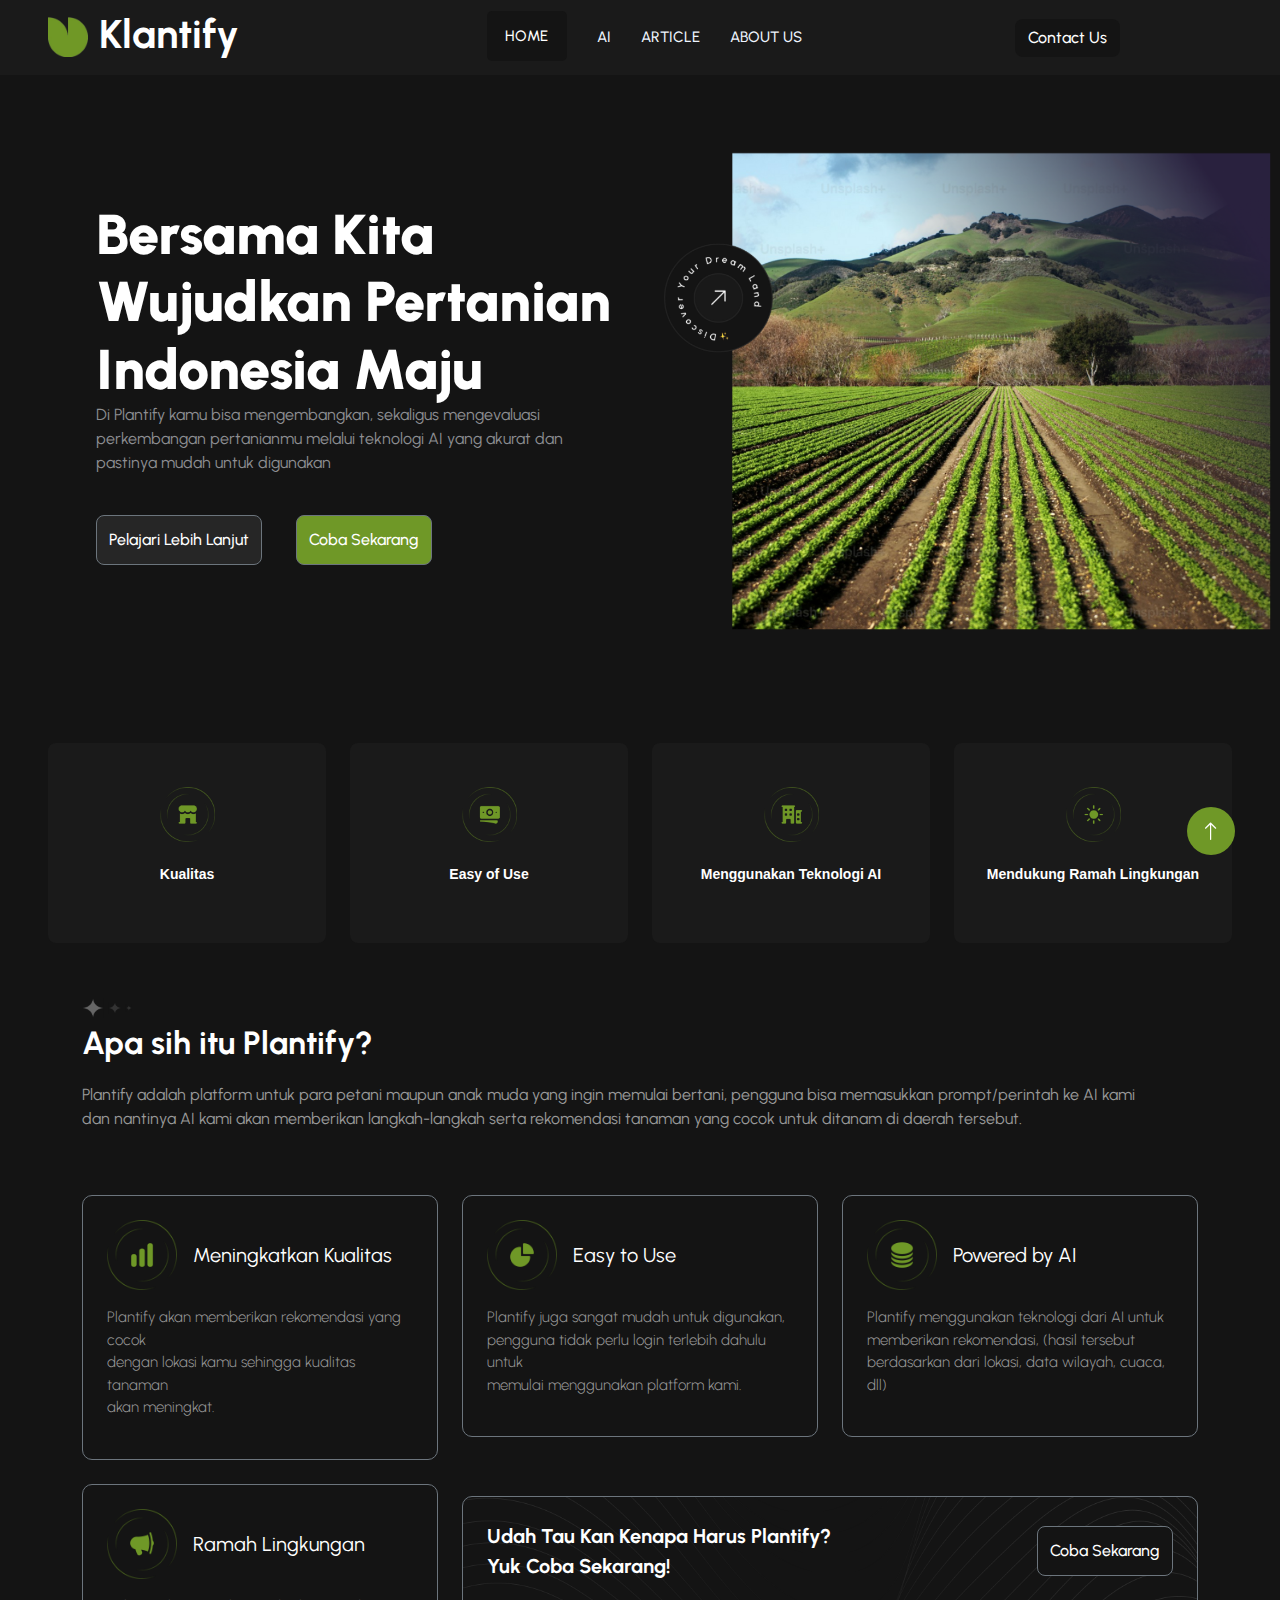
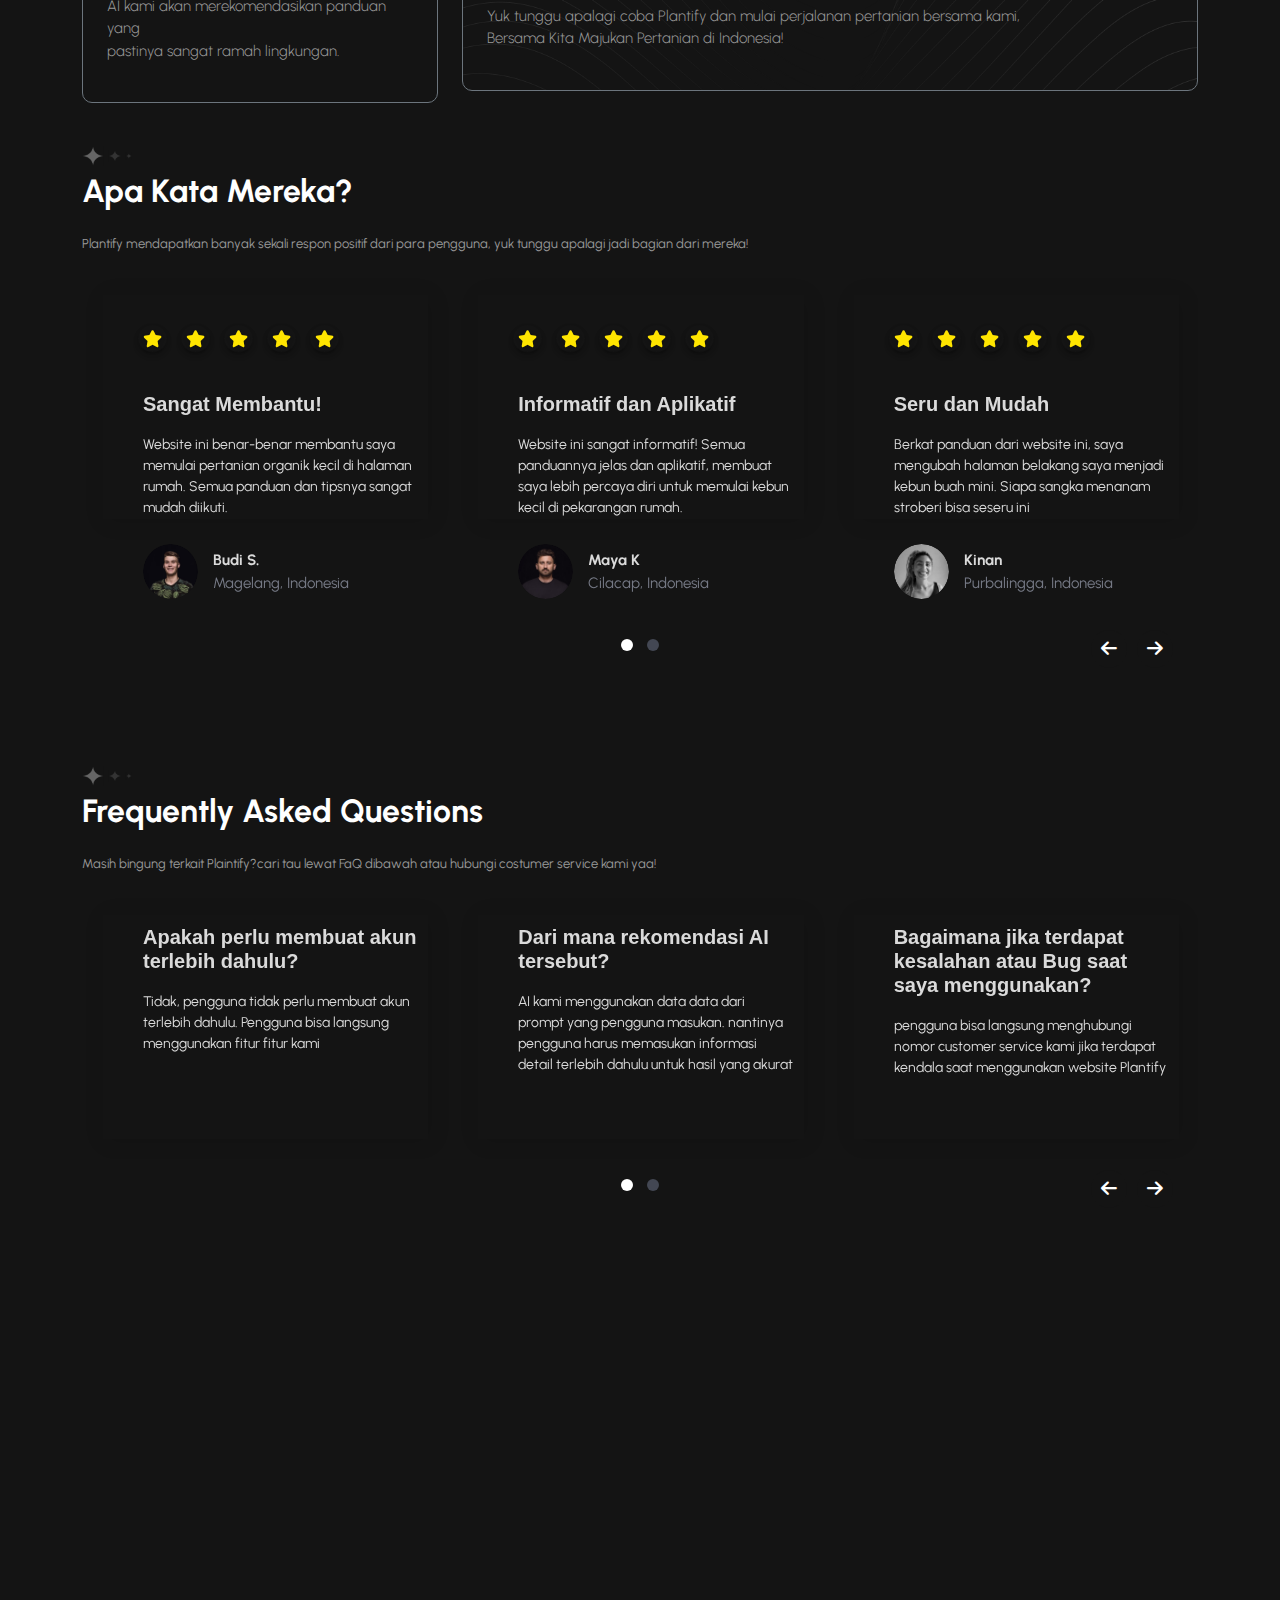
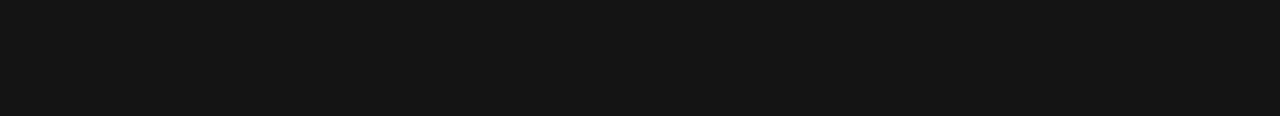
==== index.html @ 1a02b541 "first commit" ====
<!DOCTYPE html>
<html lang="en">
  <head>
    <meta charset="utf-8" />
    <title>Klantify</title>
    <meta content="width=device-width, initial-scale=1.0" name="viewport" />
    <meta content="" name="keywords" />
    <meta content="" name="description" />

    <!-- Favicon -->
    <link href="img/icon.png" rel="icon" />

    <!-- Favicon -->
    <link href="img/favicon.ico" rel="icon" />

    <!-- Google Web Fonts -->

    <link
      href="https://fonts.googleapis.com/css2?family=Urbanist:wght@400;500;700&display=swap"
      rel="stylesheet"
    />

    <!-- Icon Font Stylesheet -->
    <link rel="stylesheet" href="https://cdnjs.cloudflare.com/ajax/libs/font-awesome/6.1.1/css/all.min.css"/>
    <link
      href="https://cdn.jsdelivr.net/npm/bootstrap-icons@1.4.1/font/bootstrap-icons.css"
      rel="stylesheet"
    />

    <!-- Libraries Stylesheet -->
    <link href="lib/animate/animate.min.css" rel="stylesheet" />
    
    <link rel="stylesheet" href="https://cdnjs.cloudflare.com/ajax/libs/OwlCarousel2/2.3.4/assets/owl.carousel.min.css"/>

  <link rel="stylesheet" href="https://cdnjs.cloudflare.com/ajax/libs/OwlCarousel2/2.3.4/assets/owl.theme.default.min.css"/>
    <link
      href="lib/tempusdominus/css/tempusdominus-bootstrap-4.min.css"
      rel="stylesheet"
    />

    <!-- Customized Bootstrap Stylesheet -->
    <link href="css/bootstrap.min.css" rel="stylesheet" />

    <!-- Template Stylesheet -->
    <link href="css/style.css" rel="stylesheet" />
  </head>

  <body>


    <!-- Navbar Start -->
    <nav
      class="navbar navbar-expand-lg navbar-light sticky-top p-0 wow fadeIn align-items-center"
      data-wow-delay="0.1s"
      style="background-color: #1A1A1A; "
    >
      <a
        href="index.html"
        class="navbar-brand d-flex align-items-center px-4 px-lg-5"
      >
        <h1 class="icon text-white">
            <img src="/img/icon.png" alt="Plantify" width="40" height="40" />
          <ii>Klantify
        </h1>
      </a>
      <button
        class="navbar-toggler me-4 text-white"
        type="button"
        data-bs-toggle="collapse"
        data-bs-target="#navbarCollapse"
        aria-controls="navbarCollapse"
        aria-expanded="false"
        aria-label="Toggle navigation"
      >
        <span class="fa fa-bars text-white"></span>
      </button>
      <div class="collapse navbar-collapse" id="navbarCollapse">
        <!-- Wrapper to center the navigation links -->
        <div class="navbar-nav ms-auto">
          <div class="navbar-nav p-4 p-lg-0 text-center text">
            <a href="index.html" class="nav-item nav-link active">Home</a>
            <a href="about.html" class="nav-item nav-link">AI</a>
            <a href="service.html" class="nav-item nav-link">Article</a>
            <a href="contact.html" class="nav-item nav-link">About Us</a>
          </div>
        </div>
        <!-- Right side contact button, centers when screen is small -->
        <div class="ms-auto  contact-button" style="margin-right: 10rem;">
          <button
            type="button"
            class="btn border-1"
            style="background: #141414"
          >
            <span class="text-white">Contact Us</span>
          </button>
        </div>
      </div>
    </nav>

<!-- Custom CSS -->



    <!-- Navbar End -->

    <!-- Header Start -->
    <div class="container-fluid header p-0" style="background-color: #141414">
        <div class="row g-0 align-items-center flex-column-reverse flex-lg-row" style="margin-left: 3rem;">
          <div class="col-lg-6 p-5 wow fadeIn" data-wow-delay="0.1s">
            <h class="display-4 text-white mb-2">
              Bersama Kita Wujudkan Pertanian Indonesia Maju
              <br>
            </h>
            <p>
              Di Plantify kamu bisa mengembangkan, sekaligus mengevaluasi
              perkembangan pertanianmu melalui teknologi AI yang akurat dan
              pastinya mudah untuk digunakan
            </p>
            <br>
            <div class="row g-4 d-flex justify-content-start justify-content-lg-start">
              <div class="col-auto">
                <a href="#">
                  <button
                    type="button"
                    class="btn border-1 border-secondary text-white"
                    style="height: 50px; background-color: #262626"
                  >
                    Pelajari Lebih Lanjut
                  </button>
                </a>
              </div>
              <div class="col-auto">
                <a href="">
                  <button
                    type="button"
                    class="btn border-1 border-secondary text-white"
                    style="height: 50px; background-color: #6f9827; margin-left: 10px;"
                  >
                    Coba Sekarang
                  </button>
                </a>
              </div>
            </div>
          </div>
          <div class="col-lg-6 wow fadeIn" data-wow-delay="0.5s">
            <div class="owl-carousel header-carousel">
              <div class="owl-carousel-item position-relative">
                <img class="img-fluid" src="img/container2.png" alt="" width="10%" height="10%" />
                <div class="owl-carousel-text"></div>
              </div>
            </div>
          </div>
        </div>
        <div class="py-1">
            <div class="container-fluid p-5">
                <div class="row g-4">
                    <div class="col-lg-3 col-md-6 wow fadeInUp text-center" data-wow-delay="0.1s">
                        <div class="service-item rounded p-5 d-flex flex-column align-items-center justify-content-center" style="background-color: #1A1A1A; height: 200px;">
                            <div class="d-inline-flex align-items-center justify-content-center rounded-circle mb-4" style="width: 100px; height: 65px;">
                                <img src="/img/icon-kualitas.png" alt="Kualitas" style="width: 55px;">
                            </div>
                            <h5 class="mb-3 text-white" style="font-size: 14px;">Kualitas</h5>
                        </div>
                    </div>
                    <div class="col-lg-3 col-md-6 wow fadeInUp text-center" data-wow-delay="0.3s">
                        <div class="service-item rounded p-5 d-flex flex-column align-items-center justify-content-center" style="background-color: #1A1A1A; height: 200px;">
                            <div class="d-inline-flex align-items-center justify-content-center rounded-circle mb-4" style="width: 100px; height: 65px;">
                                <img src="/img/icon-use.png" alt="Use" style="width: 55px;">
                            </div>
                            <h5 class="mb-3 text-white" style="font-size: 14px;">Easy of Use</h5>
                        </div>
                    </div>
                    <div class="col-lg-3 col-md-6 wow fadeInUp text-center" data-wow-delay="0.5s">
                        <div class="service-item rounded p-5 d-flex flex-column align-items-center justify-content-center" style="background-color: #1A1A1A; height: 200px;">
                            <div class="d-inline-flex align-items-center justify-content-center rounded-circle mb-4" style="width: 100px; height: 65px;">
                                <img src="/img/icon-ai.png" alt="AI" style="width: 55px;">
                            </div>
                            <h5 class="mb-3 text-white" style="font-size: 14px;">Menggunakan Teknologi AI</h5>
                        </div>
                    </div>
                    <div class="col-lg-3 col-md-6 wow fadeInUp text-center" data-wow-delay="0.7s">
                        <div class="service-item rounded p-5 d-flex flex-column align-items-center justify-content-center" style="background-color: #1A1A1A; height: 200px; width: 100%;">
                            <div class="d-inline-flex align-items-center justify-content-center rounded-circle mb-4" style="width: 100px; height: 65px;">
                                <img src="/img/icon-ramah.png" alt="Lingkungan" style="width: 55px;">
                            </div>
                            <h5 class="mb-3 text-white text-center" style="font-size: 14px; white-space: nowrap;">Mendukung Ramah Lingkungan</h5>
                        </div>
                    </div>
                </div>
            </div>
          </div>
    </div>
    
    <!-- Header End -->


    <!-- about start -->
    <div class="main-about mb-5">
        <div class="content container h-100" >
          <div class="text-about">
            <img
              src="/img/Abstract Design.png"
              alt=""
              width="50"
              height="20"
            />
            <p class="text-white fw-bold" style="font-size: xx-large;">Apa sih itu Plantify?</p>
            <span style="color: #999999">
              Plantify adalah platform untuk para petani maupun anak muda yang
              ingin memulai bertani, pengguna bisa memasukkan prompt/perintah ke
              AI kami <br />
              dan nantinya AI kami akan memberikan langkah-langkah serta
              rekomendasi tanaman yang cocok untuk ditanam di daerah tersebut.
            </span>
            <!-- Move crd1 directly below text-about -->
          </div>
        </div>
      </div>
      <div class="crd1 container py-3">
        <div class="row d-flex justify-content-center">
          <!-- Card 1 -->
          <div class="col-12 col-sm-6 col-lg-4 mb-4">
            <div
              class="service-item card text-whitem border-secondary"
              style="background-color: transparent; border-radius: 10px"
            >
              <div class="card-body p-4 fadeInUp">
                <!-- Flex container for image and text -->
                <div class="d-flex justify-content-start align-items-center mb-3">
                  <img
                    src="/img/Icon Container.png"
                    alt=""
                    width="70px"
                    height="70px"
                    class="me-3"
                  />
                  <p class="mb-0 text-white" style="font-size: 20px">
                    Meningkatkan Kualitas
                  </p>
                </div>
                <p class="lead" style="font-size: 15px; color: #999999">
                  Plantify akan memberikan rekomendasi yang cocok <br />
                  dengan lokasi kamu sehingga kualitas tanaman <br />
                  akan meningkat.
                </p>
              </div>
            </div>
          </div>
          <!-- Card 2 -->
          <div class="col-12 col-sm-6 col-lg-4 mb-4">
            <div
              class="service-item card text-whitem border-secondary"
              style="background-color: transparent; border-radius: 10px"
            >
              <div class="card-body p-4">
                <!-- Flex container for image and text -->
                <div class="d-flex justify-content-start align-items-center mb-3">
                  <img
                    src="/img/Icon Container (1).png"
                    alt=""
                    width="70px"
                    height="70px"
                    class="me-3"
                  />
                  <p class="mb-0 text-white" style="font-size: 20px">
                    Easy to Use
                  </p>
                </div>
                <p class="lead" style="font-size: 15px; color: #999999">
                  Plantify juga sangat mudah untuk digunakan, <br />
                  pengguna tidak perlu login terlebih dahulu untuk <br />
                  memulai menggunakan platform kami.
                </p>
              </div>
            </div>
          </div>
          <!-- Card 3 -->
          <div class="col-12 col-sm-6 col-lg-4 mb-4">
            <div
              class="service-item card text-whitem border-secondary"
              style="background-color: transparent; border-radius: 10px"
            >
              <div class="card-body p-4">
                <!-- Flex container for image and text -->
                <div class="d-flex justify-content-start align-items-center mb-3">
                  <img
                    src="/img/Icon Container (2).png"
                    alt=""
                    width="70px"
                    height="70px"
                    class="me-3"
                  />
                  <p class="mb-0 text-white" style="font-size: 20px">
                    Powered by AI
                  </p>
                </div>
                <p class="lead" style="font-size: 15px; color: #999999">
                  Plantify menggunakan teknologi dari AI untuk <br />
                  memberikan rekomendasi, (hasil tersebut <br />
                  berdasarkan dari lokasi, data wilayah, cuaca, dll)
                </p>
              </div>
            </div>
          </div>
        </div>
        
        <!-- Row 2 -->
        <div class="row d-flex justify-content-center align-items-center">
          <!-- Card 4 -->
          <div class="col-12 col-sm-6 col-lg-4 mb-4">
            <div
              class="service-item card text-whitem border-secondary"
              style="background-color: transparent; border-radius: 10px"
            >
              <div class="card-body p-4">
                <!-- Flex container for image and text -->
                <div class="d-flex justify-content-start align-items-center mb-3">
                  <img
                    src="/img/Icon Container (3).png"
                    alt=""
                    width="70px"
                    height="70px"
                    class="me-3"
                  />
                  <p class="mb-0 text-white" style="font-size: 20px">
                    Ramah Lingkungan
                  </p>
                </div>
                <p class="lead" style="font-size: 15px; color: #999999">
                  AI kami akan merekomendasikan panduan yang <br />
                  pastinya sangat ramah lingkungan.
                </p>
              </div>
            </div>
          </div>
          <!-- Card 5 -->
          <div class="col-12 col-lg-8 mb-4">
            <div
              class=" service-item card text-white border-secondary"
              style="background-color: transparent; border-radius: 10px; background-image: url(/img/bg-crd1.png); background-size: cover; background-position: center; background-color: #141414"
            >
              <div class="card-body p-4">
                <!-- Flex container for image and text -->
                <div class="d-flex justify-content-between align-items-center mb-4">
                  <p class="mb-0 fw-bold" style="font-size: 20px; flex-grow: 1">
                    Udah Tau Kan Kenapa Harus Plantify? <br />Yuk Coba Sekarang!
                  </p>
                  <a href="">
                    <button
                      type="button"
                      class="btn border-1 border-secondary text-white"
                      style="height: 50px; background-color: #141414"
                    >
                      Coba Sekarang
                    </button>
                  </a>
                </div>
        
                <p class="lead" style="font-size: 15px; color: #999999">
                  Yuk tunggu apalagi coba Plantify dan mulai perjalanan pertanian bersama kami, <br />
                  Bersama Kita Majukan Pertanian di Indonesia!
                </p>
              </div>
            </div>
          </div>
        </div>
      </div>
      
    <!-- about end -->
     <!-- card rating -->
     <section>
        <div class="main-saran">
          <div class="content container h-100">
            <div class="text-saran">
              <img
                src="/img/Abstract Design.png"
                alt=""
                width="50"
                height="20"
              />
              <p class="text-white fw-bold" style="font-size: xx-large;">Apa Kata Mereka?</p>
              <span style="color: #999999">
                Plantify mendapatkan banyak sekali respon positif dari para pengguna, yuk tunggu apalagi jadi bagian dari mereka!
              </span>
              
              <!-- Move crd1 directly below text-about -->
            </div>
            <div class="rating">
              <div class="owl-carousel owl-theme testimonials-container">
                <!-- Item1 Starts -->
                  <div class="item testimonial-card">
                    <main class="test-card-body">
                      <div class="ratings">
                        <i class="fa-solid fa-star"></i>
                        <i class="fa-solid fa-star"></i>
                        <i class="fa-solid fa-star"></i>
                        <i class="fa-solid fa-star"></i>
                        <i class="fa-solid fa-star"></i>
                      </div>
                      <div class="quote">
                        <h4 class="fw-bold">Sangat Membantu!</h4>
                      </div>
                      <p>Website ini benar-benar membantu saya memulai pertanian organik kecil di halaman rumah. Semua panduan dan tipsnya sangat mudah diikuti.</p>
                      
                    </main>
                    <div class="profile">
                      <div class="profile-image">
                        <img src="/img/orang/Profile.png">
                      </div>
                      <div class="profile-desc">
                        <span>Budi S.</span>
                        <span>Magelang, Indonesia</span>
                      </div>
                    </div>
                  </div>
                  <!-- Item1 Ends -->
            
                  <!-- Item2 Starts -->
                  <div class="item testimonial-card">
                    <main class="test-card-body">
                      <div class="ratings">
                        <i class="fa-solid fa-star"></i>
                        <i class="fa-solid fa-star"></i>
                        <i class="fa-solid fa-star"></i>
                        <i class="fa-solid fa-star"></i>
                        <i class="fa-solid fa-star"></i>
                      </div>
                      <div class="quote">
                        <h4 class="fw-bold">Informatif dan Aplikatif</h4>
                      </div>
                      <p>Website ini sangat informatif! Semua panduannya jelas dan aplikatif, membuat saya lebih percaya diri untuk memulai kebun kecil di pekarangan rumah. </p>
                      
                    </main>
                    <div class="profile">
                      <div class="profile-image">
                        <img src="/img/orang/Profile (1).png">
                      </div>
                      <div class="profile-desc">
                        <span>Maya K</span>
                        <span>Cilacap, Indonesia</span>
                      </div>
                    </div>
                  </div>
                  <!-- Item2 Ends -->
            
                  <!-- Item3 Starts -->
                  <div class="item testimonial-card">
                    <main class="test-card-body">
                      <div class="ratings">
                        <i class="fa-solid fa-star"></i>
                        <i class="fa-solid fa-star"></i>
                        <i class="fa-solid fa-star"></i>
                        <i class="fa-solid fa-star"></i>
                        <i class="fa-solid fa-star"></i>
                      </div>
                      <div class="quote">
                        <h4 class="fw-bold">Seru dan Mudah</h4>
                      </div>
                      <p>Berkat panduan dari website ini, saya  mengubah halaman belakang saya menjadi kebun buah mini. Siapa sangka menanam stroberi bisa seseru ini</p>
                      
                    </main>
                    <div class="profile">
                      <div class="profile-image">
                        <img src="/img/orang/Profile (2).png">
                      </div>
                      <div class="profile-desc">
                        <span>Kinan</span>
                        <span>Purbalingga, Indonesia</span>
                      </div>
                    </div>
                  </div>
                  <!-- Item3 Ends -->
                   <!-- item 4 start -->
                   <div class="item testimonial-card">
                    <main class="test-card-body">
                      <div class="ratings">
                        <i class="fa-solid fa-star"></i>
                        <i class="fa-solid fa-star"></i>
                        <i class="fa-solid fa-star"></i>
                        <i class="fa-solid fa-star"></i>
                        <i class="fa-solid fa-star"></i>
                      </div>
                      <div class="quote">
                        <h4 class="fw-bold">Seru dan Mudah</h4>
                      </div>
                      <p>Berkat panduan dari website ini, saya  mengubah halaman belakang saya menjadi kebun buah mini. Siapa sangka menanam stroberi bisa seseru ini</p>
                      
                    </main>
                    <div class="profile">
                      <div class="profile-image">
                        <img src="/img/orang/Profile (2).png">
                      </div>
                      <div class="profile-desc">
                        <span>Kinan</span>
                        <span>Purbalingga, Indonesia</span>
                      </div>
                    </div>
                  </div>
                </div>
            </div>
          </div>
        </div>
      </section>
    <!-- card rating end -->
     <!-- faq -->
     <section>
        <div class="main-saran">
          <div class="content container h-100">
            <div class="text-saran">
              <img
                src="/img/Abstract Design.png"
                alt=""
                width="50"
                height="20"
              />
              <p class="text-white fw-bold" style="font-size: xx-large;">Frequently Asked Questions</p>
              <span style="color: #999999">
                Masih bingung terkait Plaintify?cari tau lewat FaQ dibawah atau hubungi costumer service kami yaa!
              </span>
              
              <!-- Move crd1 directly below text-about -->
            </div>
            <div class="rating">
              <div class="owl-carousel owl-theme testimonials-container">
                <!-- Item1 Starts -->
                  <div class="item testimonial-card">
                    <main class="test-card-body">
                     
                      <div class="quote">
                        <h4 class="fw-bold">Apakah perlu membuat akun <br>
                          terlebih dahulu?</h4>
                      </div>
                      <p>Tidak, pengguna tidak perlu membuat akun terlebih dahulu. Pengguna bisa langsung menggunakan fitur fitur kami</p>
                      
                    </main>
                    
                  </div>
                  <!-- Item1 Ends -->
            
                  <!-- Item2 Starts -->
                  <div class="item testimonial-card">
                    <main class="test-card-body">
                     
                      <div class="quote">
                        <h4 class="fw-bold">Dari mana rekomendasi AI tersebut?</h4>
                      </div>
                      <p>AI kami menggunakan data data dari prompt yang pengguna masukan. nantinya pengguna harus memasukan informasi detail terlebih dahulu untuk hasil yang akurat</p>
                      
                    </main>
                    
                  </div>
                  
                  <!-- Item2 Ends -->
            
                  <!-- Item3 Starts -->
                  <div class="item testimonial-card">
                    <main class="test-card-body">
                     
                      <div class="quote">
                        <h4 class="fw-bold">Bagaimana jika terdapat kesalahan atau Bug saat saya menggunakan?</h4>
                      </div>
                      <p>pengguna bisa langsung menghubungi nomor customer service kami jika terdapat kendala saat menggunakan website Plantify</p>
                      
                    </main>
                    
                  </div>
                  <!-- Item3 Ends -->
                  <div class="item testimonial-card">
                    <main class="test-card-body">
                     
                      <div class="quote">
                        <h4 class="fw-bold">Bagaimana jika terdapat kesalahan atau Bug saat saya menggunakan?</h4>
                      </div>
                      <p>pengguna bisa langsung menghubungi nomor customer service kami jika terdapat kendala saat menggunakan website Plantify</p>
                      
                    </main>
                    
                  </div>
            
                </div>
            </div>
          </div>
        </div>
      </section>
      <!-- end faq -->

    <!-- Footer Start -->
    <div
      class="container-fluid bg-dark text-light footer mt-5 pt-5 wow fadeIn"
      data-wow-delay="0.1s"
    >
      <div class="container py-5">
        <div class="row g-5">
          <div class="col-lg-3 col-md-6">
            <h5 class="text-light mb-4">Address</h5>
            <p class="mb-2">
              <i class="fa fa-map-marker-alt me-3"></i>123 Street, New York, USA
            </p>
            <p class="mb-2">
              <i class="fa fa-phone-alt me-3"></i>+012 345 67890
            </p>
            <p class="mb-2">
              <i class="fa fa-envelope me-3"></i>info@example.com
            </p>
            <div class="d-flex pt-2">
              <a class="btn btn-outline-light btn-social rounded-circle" href=""
                ><i class="fab fa-twitter"></i
              ></a>
              <a class="btn btn-outline-light btn-social rounded-circle" href=""
                ><i class="fab fa-facebook-f"></i
              ></a>
              <a class="btn btn-outline-light btn-social rounded-circle" href=""
                ><i class="fab fa-youtube"></i
              ></a>
              <a class="btn btn-outline-light btn-social rounded-circle" href=""
                ><i class="fab fa-linkedin-in"></i
              ></a>
            </div>
          </div>
          <div class="col-lg-3 col-md-6">
            <h5 class="text-light mb-4">Services</h5>
            <a class="btn btn-link" href="">Cardiology</a>
            <a class="btn btn-link" href="">Pulmonary</a>
            <a class="btn btn-link" href="">Neurology</a>
            <a class="btn btn-link" href="">Orthopedics</a>
            <a class="btn btn-link" href="">Laboratory</a>
          </div>
          <div class="col-lg-3 col-md-6">
            <h5 class="text-light mb-4">Quick Links</h5>
            <a class="btn btn-link" href="">About Us</a>
            <a class="btn btn-link" href="">Contact Us</a>
            <a class="btn btn-link" href="">Our Services</a>
            <a class="btn btn-link" href="">Terms & Condition</a>
            <a class="btn btn-link" href="">Support</a>
          </div>
          <div class="col-lg-3 col-md-6">
            <h5 class="text-light mb-4">Newsletter</h5>
            <p>Dolor amet sit justo amet elitr clita ipsum elitr est.</p>
            <div class="position-relative mx-auto" style="max-width: 400px">
              <input
                class="form-control border-0 w-100 py-3 ps-4 pe-5"
                type="text"
                placeholder="Your email"
              />
              <button
                type="button"
                class="btn btn-primary py-2 position-absolute top-0 end-0 mt-2 me-2"
              >
                SignUp
              </button>
            </div>
          </div>
        </div>
      </div>
      <div class="container">
        <div class="copyright">
          <div class="row">
            <div class="col-md-6 text-center text-md-start mb-3 mb-md-0">
              &copy; <a class="border-bottom" href="#">Your Site Name</a>, All
              Right Reserved.
            </div>
            <div class="col-md-6 text-center text-md-end">
              <!--/*** This template is free as long as you keep the footer author’s credit link/attribution link/backlink. If you'd like to use the template without the footer author’s credit link/attribution link/backlink, you can purchase the Credit Removal License from "https://htmlcodex.com/credit-removal". Thank you for your support. ***/-->
              Designed By
              <a class="border-bottom" href="https://htmlcodex.com"
                >HTML Codex</a
              >
            </div>
          </div>
        </div>
      </div>
    </div>
    <!-- Footer End -->

    <!-- Back to Top -->
    <a
      href="#"
      class="btn btn-lg btn-lg-square rounded-circle back-to-top text-white" style="background-color: #6f9827;"
      ><i class="bi bi-arrow-up"></i
    ></a>

    <!-- JavaScript Libraries -->
    <script src="https://code.jquery.com/jquery-3.4.1.min.js"></script>
    <script src="https://cdn.jsdelivr.net/npm/bootstrap@5.0.0/dist/js/bootstrap.bundle.min.js"></script>
    <script src="lib/wow/wow.min.js"></script>
    <script src="lib/easing/easing.min.js"></script>
    <script src="lib/waypoints/waypoints.min.js"></script>
    <script src="lib/counterup/counterup.min.js"></script>
    <script src="https://cdnjs.cloudflare.com/ajax/libs/OwlCarousel2/2.3.4/owl.carousel.min.js"></script>
    <script src="lib/tempusdominus/js/moment.min.js"></script>
    <script src="lib/tempusdominus/js/moment-timezone.min.js"></script>
    <script src="lib/tempusdominus/js/tempusdominus-bootstrap-4.min.js"></script>

    <!-- Template Javascript -->
    <script src="js/main.js"></script>
  </body>
</html>
---- css/style.css ----
/********** Template CSS **********/
 *{
    --primary: #0463FA;
    --light: #EFF5FF;
    --dark: #1B2C51;
    font-family: "Urbanist", sans-serif;
    --card-clr: #141414;
	--body-clr: #141414;
	--primary-clr: white;
	--heading-clr: #dadada;
	--text-clr: #767a86;
}


.fw-medium {
    font-weight: 500 !important;
}

.fw-bold {
    font-weight: 700 !important;
}

.fw-black {
    font-weight: 900 !important;
}

.back-to-top {
    position: fixed;
    display: none;
    right: 45px;
    bottom: 45px;
    z-index: 99;
}




body{
    background-color: #141414;
    
}


/*** Button ***/
.btn {
    font-weight: 500;
    transition: .5s;
}

.btn.btn-primary,
.btn.btn-secondary {
    color: #FFFFFF;
}

.btn-square {
    width: 38px;
    height: 38px;
}

.btn-sm-square {
    width: 32px;
    height: 32px;
}

.btn-lg-square {
    width: 48px;
    height: 48px;
}

.btn-square,
.btn-sm-square,
.btn-lg-square {
    padding: 0;
    display: flex;
    align-items: center;
    justify-content: center;
    font-weight: normal;
}


/*** Navbar ***/


.navbar .navbar-nav .nav-link {
    margin-right: 30px;
    padding: 25px 0;
    color: #FFFFFF;
    font-size: 15px;
    font-weight: 500;
    text-transform: uppercase;
    outline: none;
    transition: background-color 0.3s, color 0.3s;
}
.nav-item{
    white-space: nowrap;
}


.navbar .navbar-nav .nav-link:hover,
.navbar .navbar-nav .nav-link.active {
    background-color:  #141414;
    color: white; 
    border-radius: 5px;
    margin-top: 1rem;
    height: 0px;
    width: 5rem;
    margin-top: 10px;
    align-items: center;
    justify-content: center;
    display: flex;
    transition:all;
    
}

@media (max-width: 991.98px) {
    .navbar{
        margin: auto;
    }
    .navbar .navbar-nav .nav-link  {
        color: white;
        margin-right: 0;
        padding: 10px 0;
    }
    .navbar .navbar-nav .nav-link:hover,
    .navbar .navbar-nav .nav-link.active {
        width: 100%;
        background-color:  #141414;
       color: white; 
       border-radius: 5px;
       height: auto;
    }
    .navbar .navbar-nav {
        border-top: 1px solid #EEEEEE;
    }
    .icon{
        margin-right: auto;
    }
}

.navbar .navbar-brand,
.navbar a.btn {
    height: 75px;
}

.navbar .navbar-nav .nav-link {
    color: var(--light);
    font-weight: 500;
}

.navbar.sticky-top {
    top: -100px;
    transition: .5s;
}


.navbar-toggler {
    border-color: white;
}

.navbar-toggler-icon {
    background-image: url("data:image/svg+xml,%3Csvg xmlns='http://www.w3.org/2000/svg' viewBox='0 0 30 30'%3E%3Cpath stroke='rgba(255, 255, 255, 1)' stroke-linecap='round' stroke-miterlimit='10' stroke-width='2' d='M6 6l18 18M6 24L24 6'/%3E%3C/svg%3E");
   
}

.navbar-toggler.collapsed .navbar-toggler-icon {
    background-image: url("data:image/svg+xml,%3Csvg xmlns='http://www.w3.org/2000/svg' viewBox='0 0 30 30'%3E%3Cpath stroke='rgba(255, 255, 255, 1)' stroke-linecap='round' stroke-miterlimit='10' stroke-width='2' d='M4 7h22M4 15h22M4 23h22'/%3E%3C/svg%3E");
}


/*** Header ***/


.header-carousel .owl-nav {
    position: absolute;
    width: 200px;
    height: 45px;
    bottom: 30px;
    left: 50%;
    transform: translateX(-50%);
    display: flex;
    justify-content: space-between;
}


.header-carousel .owl-nav .owl-prev,
.header-carousel .owl-nav .owl-next {
    width: 45px;
    height: 45px;
    display: flex;
    align-items: center;
    justify-content: center;
    color: #FFFFFF;
    background: transparent;
    border: 1px solid #FFFFFF;
    border-radius: 45px;
    font-size: 22px;
    transition: .5s;
}

.header-carousel .owl-nav .owl-prev:hover,
.header-carousel .owl-nav .owl-next:hover {
    background: var(--primary);
    border-color: var(--primary);
}

.header-carousel .owl-dots {
    position: absolute;
    height: 45px;
    bottom: 30px;
    left: 50%;
    transform: translateX(-50%);
    display: flex;
    align-items: center;
    justify-content: center;
}

.header-carousel .owl-dot {
    position: relative;
    display: inline-block;
    margin: 0 5px;
    width: 15px;
    height: 15px;
    background: transparent;
    border: 1px solid #FFFFFF;
    border-radius: 15px;
    transition: .5s;
}

.header-carousel .owl-dot::after {
    position: absolute;
    content: "";
    width: 5px;
    height: 5px;
    top: 4px;
    left: 4px;
    background: #FFFFFF;
    border-radius: 5px;
}

.header-carousel .owl-dot.active {
    background: var(--primary);
    border-color: var(--primary);
}

.page-header {
    background: url(../img/header-page.jpg) top center no-repeat;
    background-size: cover;
    text-shadow: 0 0 30px rgba(0, 0, 0, .1);
}

.breadcrumb-item + .breadcrumb-item::before {
    color: var(--light);
}

.image-container a img {
    width: 100%;
    max-width: 20rem;
  }

  @media (max-width: 1200px) {
    /* Untuk layar lebih kecil dari 1200px, misalnya tablet */
    .image-container {
      flex-wrap: wrap;
    }

    .image-container a {
      flex: 0 0 48%; /* Dua kolom */
      margin-bottom: 10px;
    }
  }

  @media (max-width: 768px) {
    .image-container a {
        flex-wrap: wrap;
    }
  }


/*** Service ***/
.service-item {
    transition: .5s;
}

.service-item:hover {
    margin-top: -10px;
    box-shadow: 0 .5rem 1.5rem rgba(0, 0, 0, .08);
}





/* main-about */
.main-about {
    display: flex;
    justify-content: center;
    align-items: center;
  }

  @media (max-width: 768px) {
    .content {
      margin-left: 0;
      text-align: center;
    }
    .text-about img {
      display: block;
      margin: 0 auto;
    }
    .text-about p {
      font-size: large;
    }
    .ratings {
     margin: auto;
    }
  }



/* saran */
/* saran */
.main-saran {
    position: relative;
    
}

.text-saran {
    color: white;
    padding-bottom: 20px; 
}

.text-saran p {
    font-size: 40px;
}

.text-saran span {
    font-size: 13px;
}


.testimonials-container{
	position: relative;
    margin-bottom: 100px;
}
.testimonials-container .testimonial-card{
	padding: 20px;
    
}
.testimonial-card .test-card-body{
	background-color: var(--card-clr);
	box-shadow: 2px 2px 20px rgba(0,0,0,0.12);
	padding: 10px;
    height: 14rem;
}
.test-card-body .quote{
	display: flex;
	align-items: center;
}
.test-card-body .quote i{
	font-size: 45px;
	color: var(--heading-clr);
	margin-right: 20px;
}
.test-card-body .quote h4{
    
    margin-left: 30px;
	color: var(--heading-clr);
    font-size: 20px;
}
.test-card-body p{
	margin: 10px 0px 15px;
	font-size: 14px;
	line-height: 1.5;
    margin-left: 30px;
	color: var(--heading-clr);
}
.test-card-body .ratings{
	margin-top: 20px;
    margin-left: 20px;
}
.test-card-body .ratings i{
    font-size: 20px;
	font-size: 17px;
    margin-left: 5px;
    margin-bottom: 40px;
	color: #FFE500;
    box-shadow: inset;
    padding: 5px;
    border-radius: 50%;
    margin-right: 5px;
    box-shadow: 0 4px 6px rgba(0, 0, 0, 0.1), 0 2px 4px rgba(0, 0, 0, 0.2);
    text-shadow: 0 2px 4px rgba(0, 0, 0, 0.2);
}
.testimonial-card .profile{
	display: flex;
	align-items: center;
	margin-top: 25px;
    margin-left: 40px;
}
.profile .profile-image{
	width: 55px;
	height: 55px;
	border-radius: 50%;
	overflow: hidden;
	margin-right: 15px;
}
.profile .profile-image img{
	width: 100%;
	height: 100%;
	border-radius: 50%;
	object-fit: cover;
}
.profile .profile-desc{
	display: flex;
	flex-direction: column;
}
.profile-desc span:nth-child(1){
	font-size: 15px;
	font-weight: bold;
	color: var(--heading-clr);
}
.profile-desc span:nth-child(2){
	font-size: 15px;
	color: var(--text-clr);
}
.owl-nav{
	position: absolute;
	right: 20px;
	bottom: -10px;
}
.owl-nav button{
	border-radius: 50% !important;
}
.owl-nav .owl-prev i,
.owl-nav .owl-next i{
	padding: 10px !important;
	border-radius: 50%;
	font-size: 18px !important;
	background-color: var(--card-clr) !important;
	color: var(--primary-clr);
	cursor: pointer;
	transition: 0.4s;
}
.owl-nav .owl-prev i:hover,
.owl-nav .owl-next i:hover{
	background-color: #1A1A1A !important;
	color: #e9e9e9;
}
.owl-dots{
	margin-top: 15px;
}
.owl-dots .owl-dot span{
	background-color: #434753 !important;
	padding: 6px !important;
}
.owl-dot.active span{
	background-color: var(--primary-clr) !important;
}

/*** Appointment ***/
.bootstrap-datetimepicker-widget.bottom {
    top: auto !important;
}

.bootstrap-datetimepicker-widget .table * {
    border-bottom-width: 0px;
}

.bootstrap-datetimepicker-widget .table th {
    font-weight: 500;
}

.bootstrap-datetimepicker-widget.dropdown-menu {
    padding: 10px;
    border-radius: 2px;
}

.bootstrap-datetimepicker-widget table td.active,
.bootstrap-datetimepicker-widget table td.active:hover {
    background: var(--primary);
}

.bootstrap-datetimepicker-widget table td.today::before {
    border-bottom-color: var(--primary);
}


/*** Testimonial ***/
.testimonial-carousel::before {
    position: absolute;
    content: "";
    top: 0;
    left: 0;
    height: 100%;
    width: 0;
    background: linear-gradient(to right, rgba(255, 255, 255, 1) 0%, rgba(255, 255, 255, 0) 100%);
    z-index: 1;
}

.testimonial-carousel::after {
    position: absolute;
    content: "";
    top: 0;
    right: 0;
    height: 100%;
    width: 0;
    background: linear-gradient(to left, rgba(255, 255, 255, 1) 0%, rgba(255, 255, 255, 0) 100%);
    z-index: 1;
}

@media (min-width: 768px) {
    .testimonial-carousel::before,
    .testimonial-carousel::after {
        width: 200px;
    }
}

@media (min-width: 992px) {
    .testimonial-carousel::before,
    .testimonial-carousel::after {
        width: 300px;
    }
}

.testimonial-carousel .owl-item .testimonial-text {
    background: var(--light);
    transform: scale(.8);
    transition: .5s;
}

.testimonial-carousel .owl-item.center .testimonial-text {
    background: var(--primary);
    transform: scale(1);
}

.testimonial-carousel .owl-item .testimonial-text *,
.testimonial-carousel .owl-item .testimonial-item img {
    transition: .5s;
}

.testimonial-carousel .owl-item.center .testimonial-text * {
    color: var(--light) !important;
}

.testimonial-carousel .owl-item.center .testimonial-item img {
    background: var(--primary) !important;
} 

.testimonial-carousel .owl-nav {
    position: absolute;
    width: 350px;
    top: 15px;
    left: 50%;
    transform: translateX(-50%);
    display: flex;
    justify-content: space-between;
    opacity: 0;
    transition: .5s;
    z-index: 1;
}

.testimonial-carousel:hover .owl-nav {
    width: 300px;
    opacity: 1;
}

.testimonial-carousel .owl-nav .owl-prev,
.testimonial-carousel .owl-nav .owl-next {
    position: relative;
    color: var(--primary);
    font-size: 45px;
    transition: .5s;
}

.testimonial-carousel .owl-nav .owl-prev:hover,
.testimonial-carousel .owl-nav .owl-next:hover {
    color: var(--dark);
}


/*** Footer ***/
.footer .btn.btn-social {
    margin-right: 5px;
    width: 35px;
    height: 35px;
    display: flex;
    align-items: center;
    justify-content: center;
    color: var(--light);
    border: 1px solid #FFFFFF;
    transition: .3s;
}

.footer .btn.btn-social:hover {
    color: var(--primary);
}

.footer .btn.btn-link {
    display: block;
    margin-bottom: 5px;
    padding: 0;
    text-align: left;
    color: #FFFFFF;
    font-size: 15px;
    font-weight: normal;
    text-transform: capitalize;
    transition: .3s;
}

.footer .btn.btn-link::before {
    position: relative;
    content: "\f105";
    font-weight: 900;
    margin-right: 10px;
}

.footer .btn.btn-link:hover {
    color: var(--primary);
    letter-spacing: 1px;
    box-shadow: none;
}

.footer .copyright {
    padding: 25px 0;
    font-size: 15px;
    border-top: 1px solid rgba(256, 256, 256, .1);
}

.footer .copyright a {
    color: var(--light);
}

.footer .copyright a:hover {
    color: var(--primary);
}
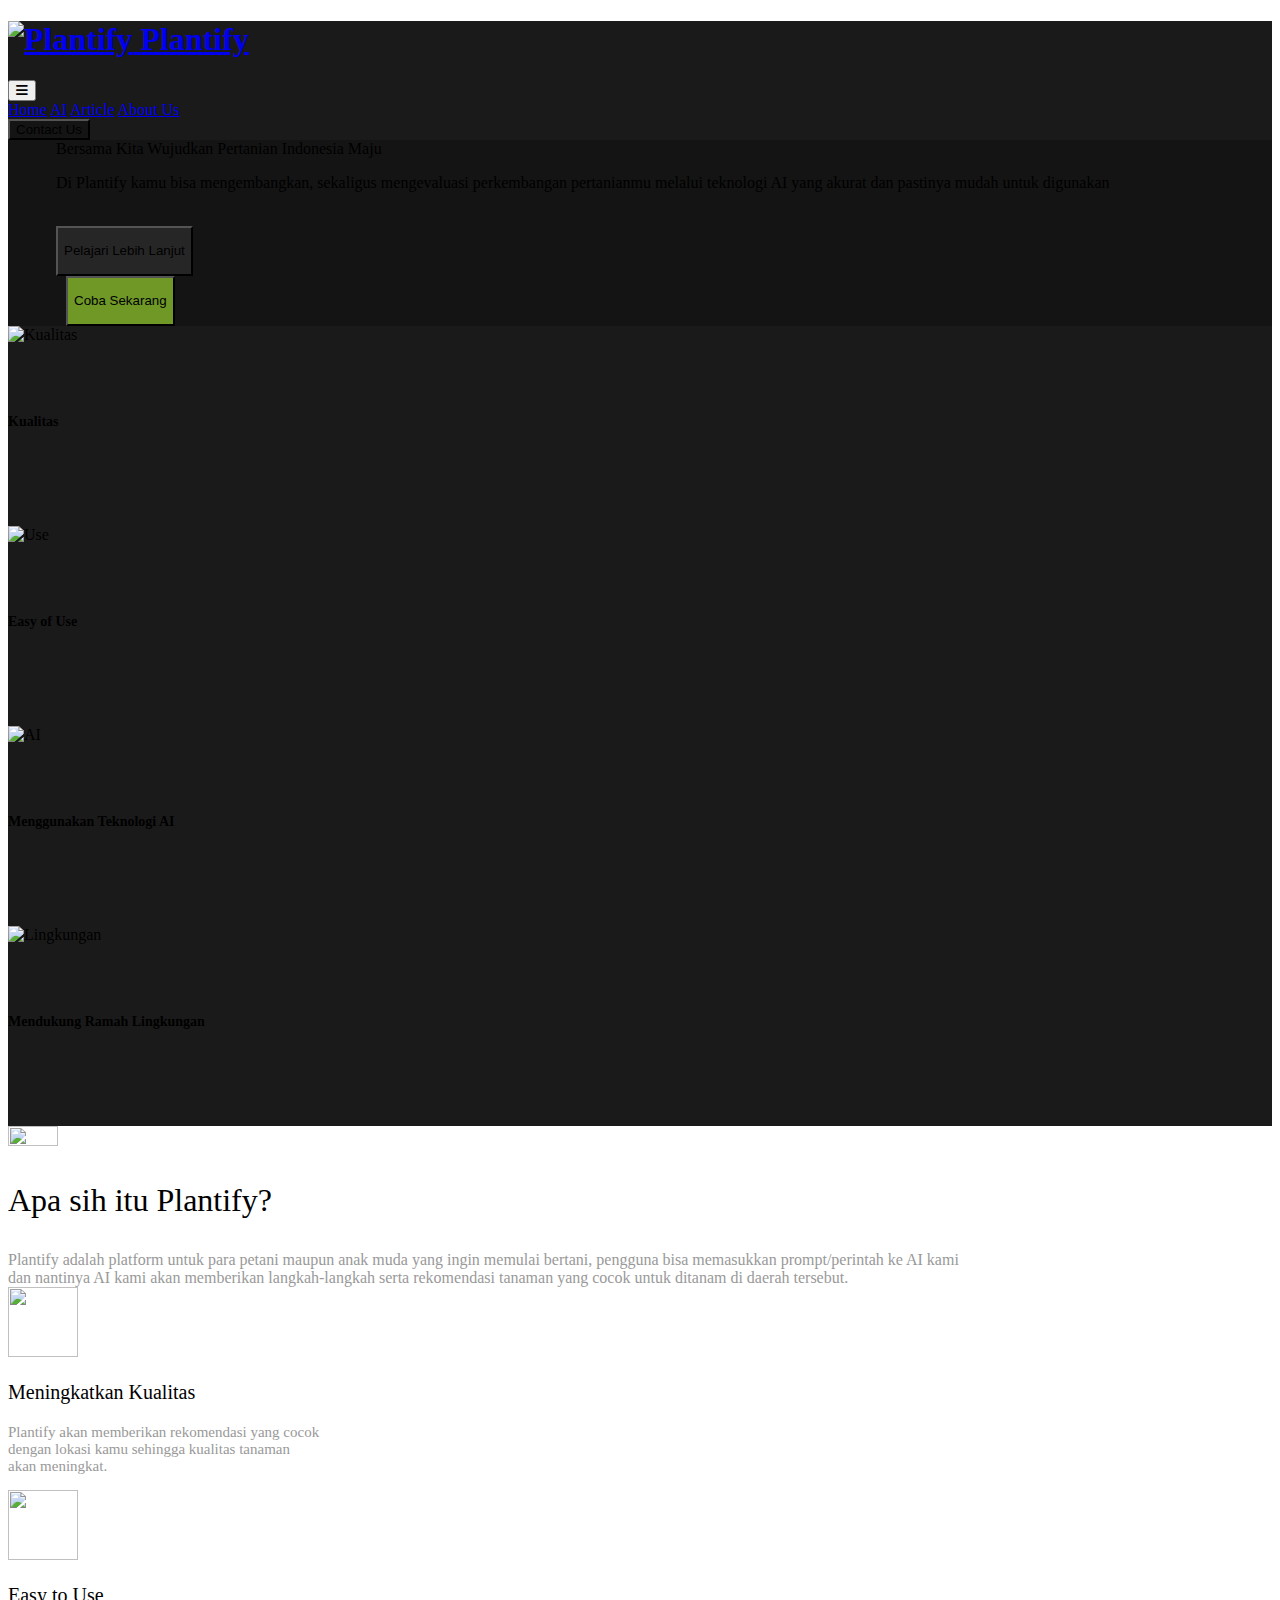
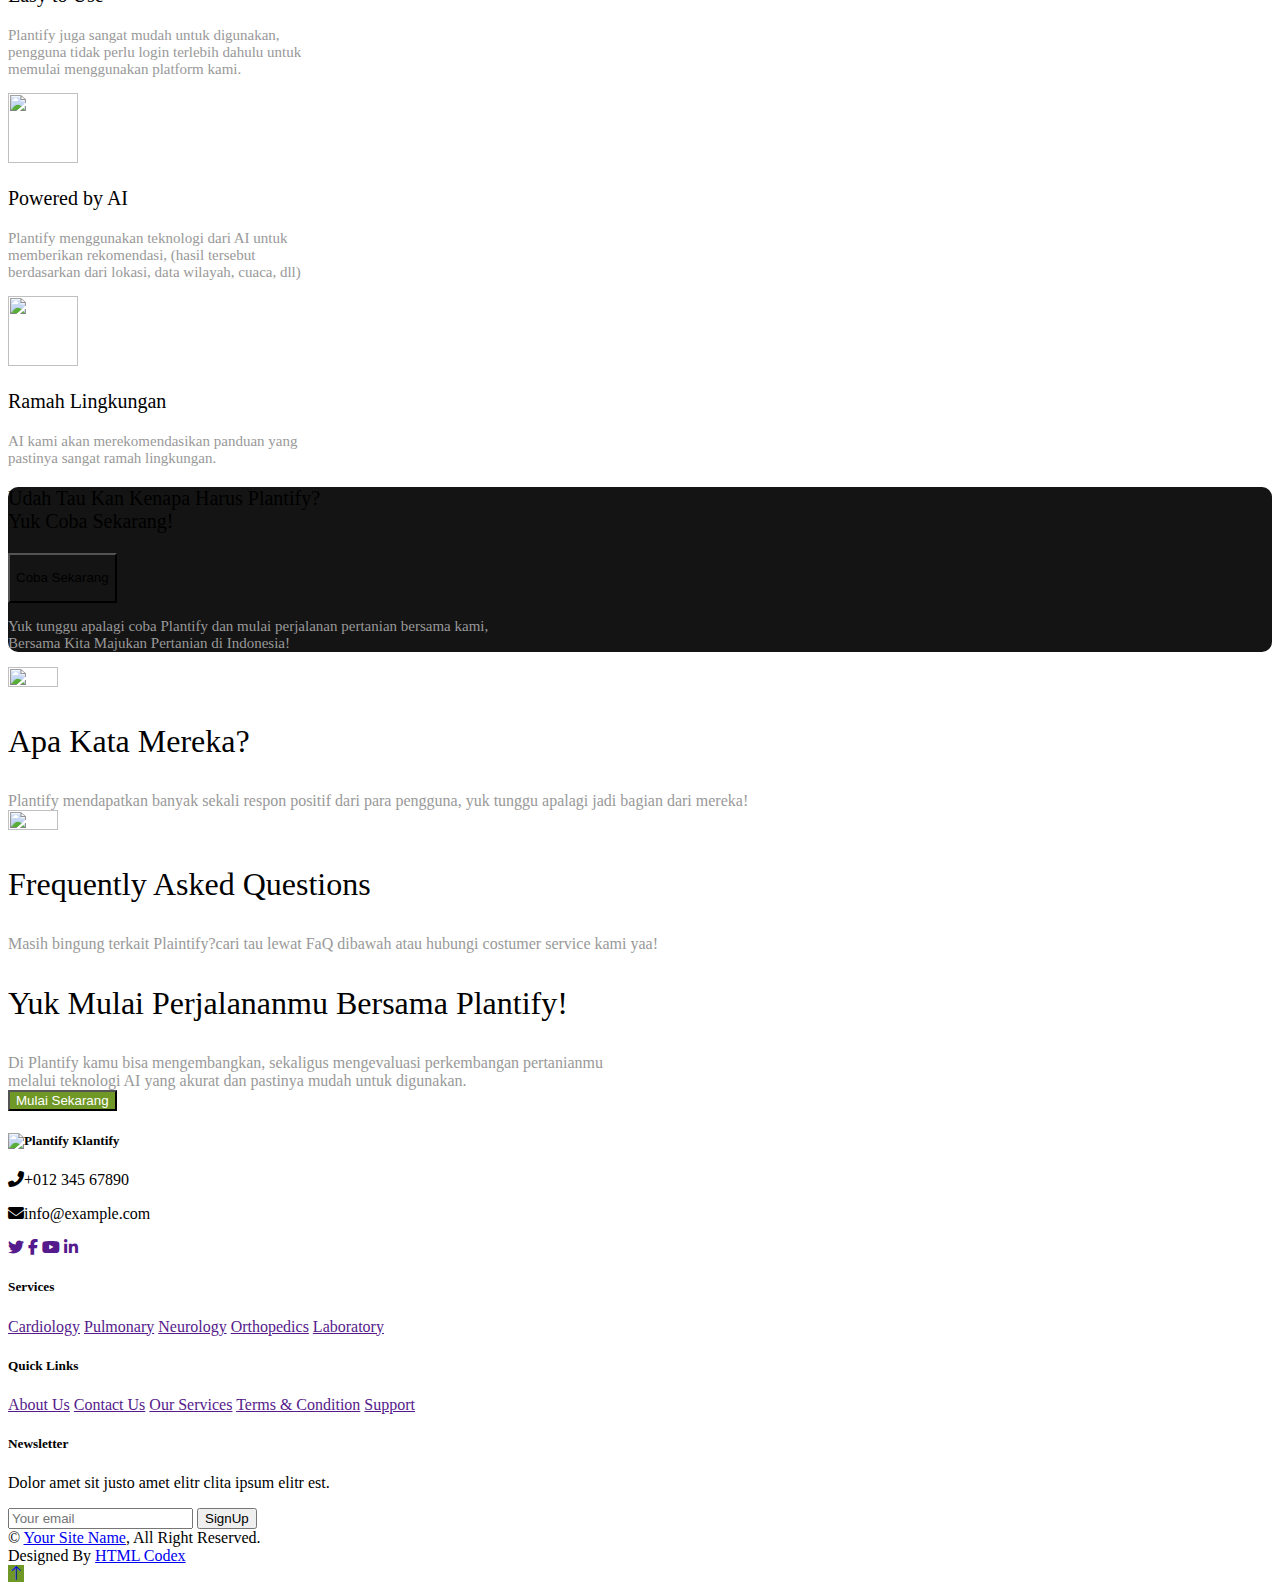
==== commit 4463222f: "fix" ====
--- a/index.html
+++ b/index.html
@@ -39,10 +39,10 @@
     />
 
     <!-- Customized Bootstrap Stylesheet -->
-    <link href="css/bootstrap.min.css" rel="stylesheet" />
+    <link href="assets/css/bootstrap.min.css" rel="stylesheet" />
 
     <!-- Template Stylesheet -->
-    <link href="css/style.css" rel="stylesheet" />
+    <link href="assets/css/style.css" rel="stylesheet" />
   </head>
 
   <body>
@@ -59,8 +59,8 @@
         class="navbar-brand d-flex align-items-center px-4 px-lg-5"
       >
         <h1 class="icon text-white">
-            <img src="/img/icon.png" alt="Plantify" width="40" height="40" />
-          <ii>Klantify
+            <img src="assets/img/icon.png" alt="Plantify" width="40" height="40" />
+          <ii>Plantify
         </h1>
       </a>
       <button
@@ -106,46 +106,47 @@
     <!-- Header Start -->
     <div class="container-fluid header p-0" style="background-color: #141414">
         <div class="row g-0 align-items-center flex-column-reverse flex-lg-row" style="margin-left: 3rem;">
-          <div class="col-lg-6 p-5 wow fadeIn" data-wow-delay="0.1s">
-            <h class="display-4 text-white mb-2">
-              Bersama Kita Wujudkan Pertanian Indonesia Maju
-              <br>
-            </h>
+          <div class="col-lg-6 p-5 wow fadeIn text-center text-lg-start" data-wow-delay="0.1s">
+            <span class="display-4 text-white mb-2">
+                Bersama Kita Wujudkan Pertanian Indonesia Maju
+                <br>
+            </span>
             <p>
-              Di Plantify kamu bisa mengembangkan, sekaligus mengevaluasi
-              perkembangan pertanianmu melalui teknologi AI yang akurat dan
-              pastinya mudah untuk digunakan
+                Di Plantify kamu bisa mengembangkan, sekaligus mengevaluasi
+                perkembangan pertanianmu melalui teknologi AI yang akurat dan
+                pastinya mudah untuk digunakan
             </p>
             <br>
-            <div class="row g-4 d-flex justify-content-start justify-content-lg-start">
-              <div class="col-auto">
-                <a href="#">
-                  <button
-                    type="button"
-                    class="btn border-1 border-secondary text-white"
-                    style="height: 50px; background-color: #262626"
-                  >
-                    Pelajari Lebih Lanjut
-                  </button>
-                </a>
-              </div>
-              <div class="col-auto">
-                <a href="">
-                  <button
-                    type="button"
-                    class="btn border-1 border-secondary text-white"
-                    style="height: 50px; background-color: #6f9827; margin-left: 10px;"
-                  >
-                    Coba Sekarang
-                  </button>
-                </a>
-              </div>
-            </div>
-          </div>
+            <div class="row g-4 d-flex justify-content-center justify-content-lg-start">
+                <div class="col-auto">
+                    <a href="#">
+                        <button
+                            type="button"
+                            class="btn border-1 border-secondary text-white"
+                            style="height: 50px; background-color: #262626"
+                        >
+                            Pelajari Lebih Lanjut
+                        </button>
+                    </a>
+                </div>
+                <div class="col-auto">
+                    <a href="">
+                        <button
+                            type="button"
+                            class="btn border-1 border-secondary text-white"
+                            style="height: 50px; background-color: #6f9827; margin-left: 10px;"
+                        >
+                            Coba Sekarang
+                        </button>
+                    </a>
+                </div>
+            </div>
+        </div>
+        
           <div class="col-lg-6 wow fadeIn" data-wow-delay="0.5s">
             <div class="owl-carousel header-carousel">
               <div class="owl-carousel-item position-relative">
-                <img class="img-fluid" src="img/container2.png" alt="" width="10%" height="10%" />
+                <img class="img-fluid" src="assets/img/container2.png" alt="" width="10%" height="10%" />
                 <div class="owl-carousel-text"></div>
               </div>
             </div>
@@ -157,7 +158,7 @@
                     <div class="col-lg-3 col-md-6 wow fadeInUp text-center" data-wow-delay="0.1s">
                         <div class="service-item rounded p-5 d-flex flex-column align-items-center justify-content-center" style="background-color: #1A1A1A; height: 200px;">
                             <div class="d-inline-flex align-items-center justify-content-center rounded-circle mb-4" style="width: 100px; height: 65px;">
-                                <img src="/img/icon-kualitas.png" alt="Kualitas" style="width: 55px;">
+                                <img src="assets/img/icon-kualitas.png" alt="Kualitas" style="width: 55px;">
                             </div>
                             <h5 class="mb-3 text-white" style="font-size: 14px;">Kualitas</h5>
                         </div>
@@ -165,7 +166,7 @@
                     <div class="col-lg-3 col-md-6 wow fadeInUp text-center" data-wow-delay="0.3s">
                         <div class="service-item rounded p-5 d-flex flex-column align-items-center justify-content-center" style="background-color: #1A1A1A; height: 200px;">
                             <div class="d-inline-flex align-items-center justify-content-center rounded-circle mb-4" style="width: 100px; height: 65px;">
-                                <img src="/img/icon-use.png" alt="Use" style="width: 55px;">
+                                <img src="assets/img/icon-use.png" alt="Use" style="width: 55px;">
                             </div>
                             <h5 class="mb-3 text-white" style="font-size: 14px;">Easy of Use</h5>
                         </div>
@@ -173,7 +174,7 @@
                     <div class="col-lg-3 col-md-6 wow fadeInUp text-center" data-wow-delay="0.5s">
                         <div class="service-item rounded p-5 d-flex flex-column align-items-center justify-content-center" style="background-color: #1A1A1A; height: 200px;">
                             <div class="d-inline-flex align-items-center justify-content-center rounded-circle mb-4" style="width: 100px; height: 65px;">
-                                <img src="/img/icon-ai.png" alt="AI" style="width: 55px;">
+                                <img src="assets/img/icon-ai.png" alt="AI" style="width: 55px;">
                             </div>
                             <h5 class="mb-3 text-white" style="font-size: 14px;">Menggunakan Teknologi AI</h5>
                         </div>
@@ -181,7 +182,7 @@
                     <div class="col-lg-3 col-md-6 wow fadeInUp text-center" data-wow-delay="0.7s">
                         <div class="service-item rounded p-5 d-flex flex-column align-items-center justify-content-center" style="background-color: #1A1A1A; height: 200px; width: 100%;">
                             <div class="d-inline-flex align-items-center justify-content-center rounded-circle mb-4" style="width: 100px; height: 65px;">
-                                <img src="/img/icon-ramah.png" alt="Lingkungan" style="width: 55px;">
+                                <img src="assets/img/icon-ramah.png" alt="Lingkungan" style="width: 55px;">
                             </div>
                             <h5 class="mb-3 text-white text-center" style="font-size: 14px; white-space: nowrap;">Mendukung Ramah Lingkungan</h5>
                         </div>
@@ -199,7 +200,7 @@
         <div class="content container h-100" >
           <div class="text-about">
             <img
-              src="/img/Abstract Design.png"
+              src="assets/img/Abstract Design.png"
               alt=""
               width="50"
               height="20"
@@ -219,16 +220,16 @@
       <div class="crd1 container py-3">
         <div class="row d-flex justify-content-center">
           <!-- Card 1 -->
-          <div class="col-12 col-sm-6 col-lg-4 mb-4">
+          <div class="col-12 col-sm-6 col-lg-4 mb-4 wow  fadeInUp">
             <div
               class="service-item card text-whitem border-secondary"
               style="background-color: transparent; border-radius: 10px"
             >
-              <div class="card-body p-4 fadeInUp">
+              <div class="card-body p-4">
                 <!-- Flex container for image and text -->
                 <div class="d-flex justify-content-start align-items-center mb-3">
                   <img
-                    src="/img/Icon Container.png"
+                    src="assets/img/Icon Container.png"
                     alt=""
                     width="70px"
                     height="70px"
@@ -247,7 +248,7 @@
             </div>
           </div>
           <!-- Card 2 -->
-          <div class="col-12 col-sm-6 col-lg-4 mb-4">
+          <div class="col-12 col-sm-6 col-lg-4 mb-4  wow  fadeInUp">
             <div
               class="service-item card text-whitem border-secondary"
               style="background-color: transparent; border-radius: 10px"
@@ -256,7 +257,7 @@
                 <!-- Flex container for image and text -->
                 <div class="d-flex justify-content-start align-items-center mb-3">
                   <img
-                    src="/img/Icon Container (1).png"
+                    src="assets/img/Icon Container (1).png"
                     alt=""
                     width="70px"
                     height="70px"
@@ -275,7 +276,7 @@
             </div>
           </div>
           <!-- Card 3 -->
-          <div class="col-12 col-sm-6 col-lg-4 mb-4">
+          <div class="col-12 col-sm-6 col-lg-4 mb-4  wow  fadeInUp">
             <div
               class="service-item card text-whitem border-secondary"
               style="background-color: transparent; border-radius: 10px"
@@ -284,7 +285,7 @@
                 <!-- Flex container for image and text -->
                 <div class="d-flex justify-content-start align-items-center mb-3">
                   <img
-                    src="/img/Icon Container (2).png"
+                    src="assets/img/Icon Container (2).png"
                     alt=""
                     width="70px"
                     height="70px"
@@ -307,7 +308,7 @@
         <!-- Row 2 -->
         <div class="row d-flex justify-content-center align-items-center">
           <!-- Card 4 -->
-          <div class="col-12 col-sm-6 col-lg-4 mb-4">
+          <div class="col-12 col-sm-6 col-lg-4 mb-4  wow  fadeInUp">
             <div
               class="service-item card text-whitem border-secondary"
               style="background-color: transparent; border-radius: 10px"
@@ -316,7 +317,7 @@
                 <!-- Flex container for image and text -->
                 <div class="d-flex justify-content-start align-items-center mb-3">
                   <img
-                    src="/img/Icon Container (3).png"
+                    src="assets/img/Icon Container (3).png"
                     alt=""
                     width="70px"
                     height="70px"
@@ -334,10 +335,10 @@
             </div>
           </div>
           <!-- Card 5 -->
-          <div class="col-12 col-lg-8 mb-4">
+          <div class="col-12 col-lg-8 mb-4  wow  fadeInUp">
             <div
               class=" service-item card text-white border-secondary"
-              style="background-color: transparent; border-radius: 10px; background-image: url(/img/bg-crd1.png); background-size: cover; background-position: center; background-color: #141414"
+              style="background-color: transparent; border-radius: 10px; background-image: url(assets/img/bg-crd1.png); background-size: cover; background-position: center; background-color: #141414"
             >
               <div class="card-body p-4">
                 <!-- Flex container for image and text -->
@@ -373,7 +374,7 @@
           <div class="content container h-100">
             <div class="text-saran">
               <img
-                src="/img/Abstract Design.png"
+                src="assets/img/Abstract Design.png"
                 alt=""
                 width="50"
                 height="20"
@@ -405,7 +406,7 @@
                     </main>
                     <div class="profile">
                       <div class="profile-image">
-                        <img src="/img/orang/Profile.png">
+                        <img src="assets/img/orang/Profile.png">
                       </div>
                       <div class="profile-desc">
                         <span>Budi S.</span>
@@ -433,7 +434,7 @@
                     </main>
                     <div class="profile">
                       <div class="profile-image">
-                        <img src="/img/orang/Profile (1).png">
+                        <img src="assets/img/orang/Profile (1).png">
                       </div>
                       <div class="profile-desc">
                         <span>Maya K</span>
@@ -461,7 +462,7 @@
                     </main>
                     <div class="profile">
                       <div class="profile-image">
-                        <img src="/img/orang/Profile (2).png">
+                        <img src="assets/img/orang/Profile (2).png">
                       </div>
                       <div class="profile-desc">
                         <span>Kinan</span>
@@ -488,7 +489,7 @@
                     </main>
                     <div class="profile">
                       <div class="profile-image">
-                        <img src="/img/orang/Profile (2).png">
+                        <img src="assets/img/orang/Profile (2).png">
                       </div>
                       <div class="profile-desc">
                         <span>Kinan</span>
@@ -508,7 +509,7 @@
           <div class="content container h-100">
             <div class="text-saran">
               <img
-                src="/img/Abstract Design.png"
+                src="assets/img/Abstract Design.png"
                 alt=""
                 width="50"
                 height="20"
@@ -527,7 +528,7 @@
                     <main class="test-card-body">
                      
                       <div class="quote">
-                        <h4 class="fw-bold">Apakah perlu membuat akun <br>
+                        <h4 class="fw-bold">Apakah perlu membuat akun
                           terlebih dahulu?</h4>
                       </div>
                       <p>Tidak, pengguna tidak perlu membuat akun terlebih dahulu. Pengguna bisa langsung menggunakan fitur fitur kami</p>
@@ -583,19 +584,41 @@
         </div>
       </section>
       <!-- end faq -->
-
+       <!-- mulai sekarang -->
+       <section>
+        <div class="main-sekarang border-top border-bottom border-secondary">
+          <div class="content container h-100 d-flex flex-column flex-md-row justify-content-between align-items-center align-items-md-start">
+            <div class="text-center text-md-start">
+              <p class="text-white fw-bold" style="font-size: xx-large;">Yuk Mulai Perjalananmu Bersama Plantify!</p>
+              <span style="color: #999999;">
+                Di Plantify kamu bisa mengembangkan, sekaligus mengevaluasi perkembangan pertanianmu <br>
+                melalui teknologi AI yang akurat dan pastinya mudah untuk digunakan.
+              </span>
+            </div>
+            <a href="">
+              <button class="btn border-5 mt-4  align-self-center ms-md-auto" style="background-color: #6F9827; color: white;">Mulai Sekarang</button>
+            </a>
+          </div>
+        </div>
+      </section>
+      
+      
+    
+    
+    
+        <!-- end mulai sekarang -->
     <!-- Footer Start -->
     <div
-      class="container-fluid bg-dark text-light footer mt-5 pt-5 wow fadeIn"
+      class="container-fluid  footer mt-5 pt-5 wow fadeIn"
       data-wow-delay="0.1s"
     >
       <div class="container py-5">
         <div class="row g-5">
           <div class="col-lg-3 col-md-6">
-            <h5 class="text-light mb-4">Address</h5>
-            <p class="mb-2">
-              <i class="fa fa-map-marker-alt me-3"></i>123 Street, New York, USA
-            </p>
+            <h5 class="icon text-white">
+              <img src="assets/img/icon.png" alt="Plantify" width="40" height="40" />
+            <ii>Klantify
+          </h1>
             <p class="mb-2">
               <i class="fa fa-phone-alt me-3"></i>+012 345 67890
             </p>
@@ -692,6 +715,6 @@
     <script src="lib/tempusdominus/js/tempusdominus-bootstrap-4.min.js"></script>
 
     <!-- Template Javascript -->
-    <script src="js/main.js"></script>
+    <script src="assets/js/main.js"></script>
   </body>
 </html>
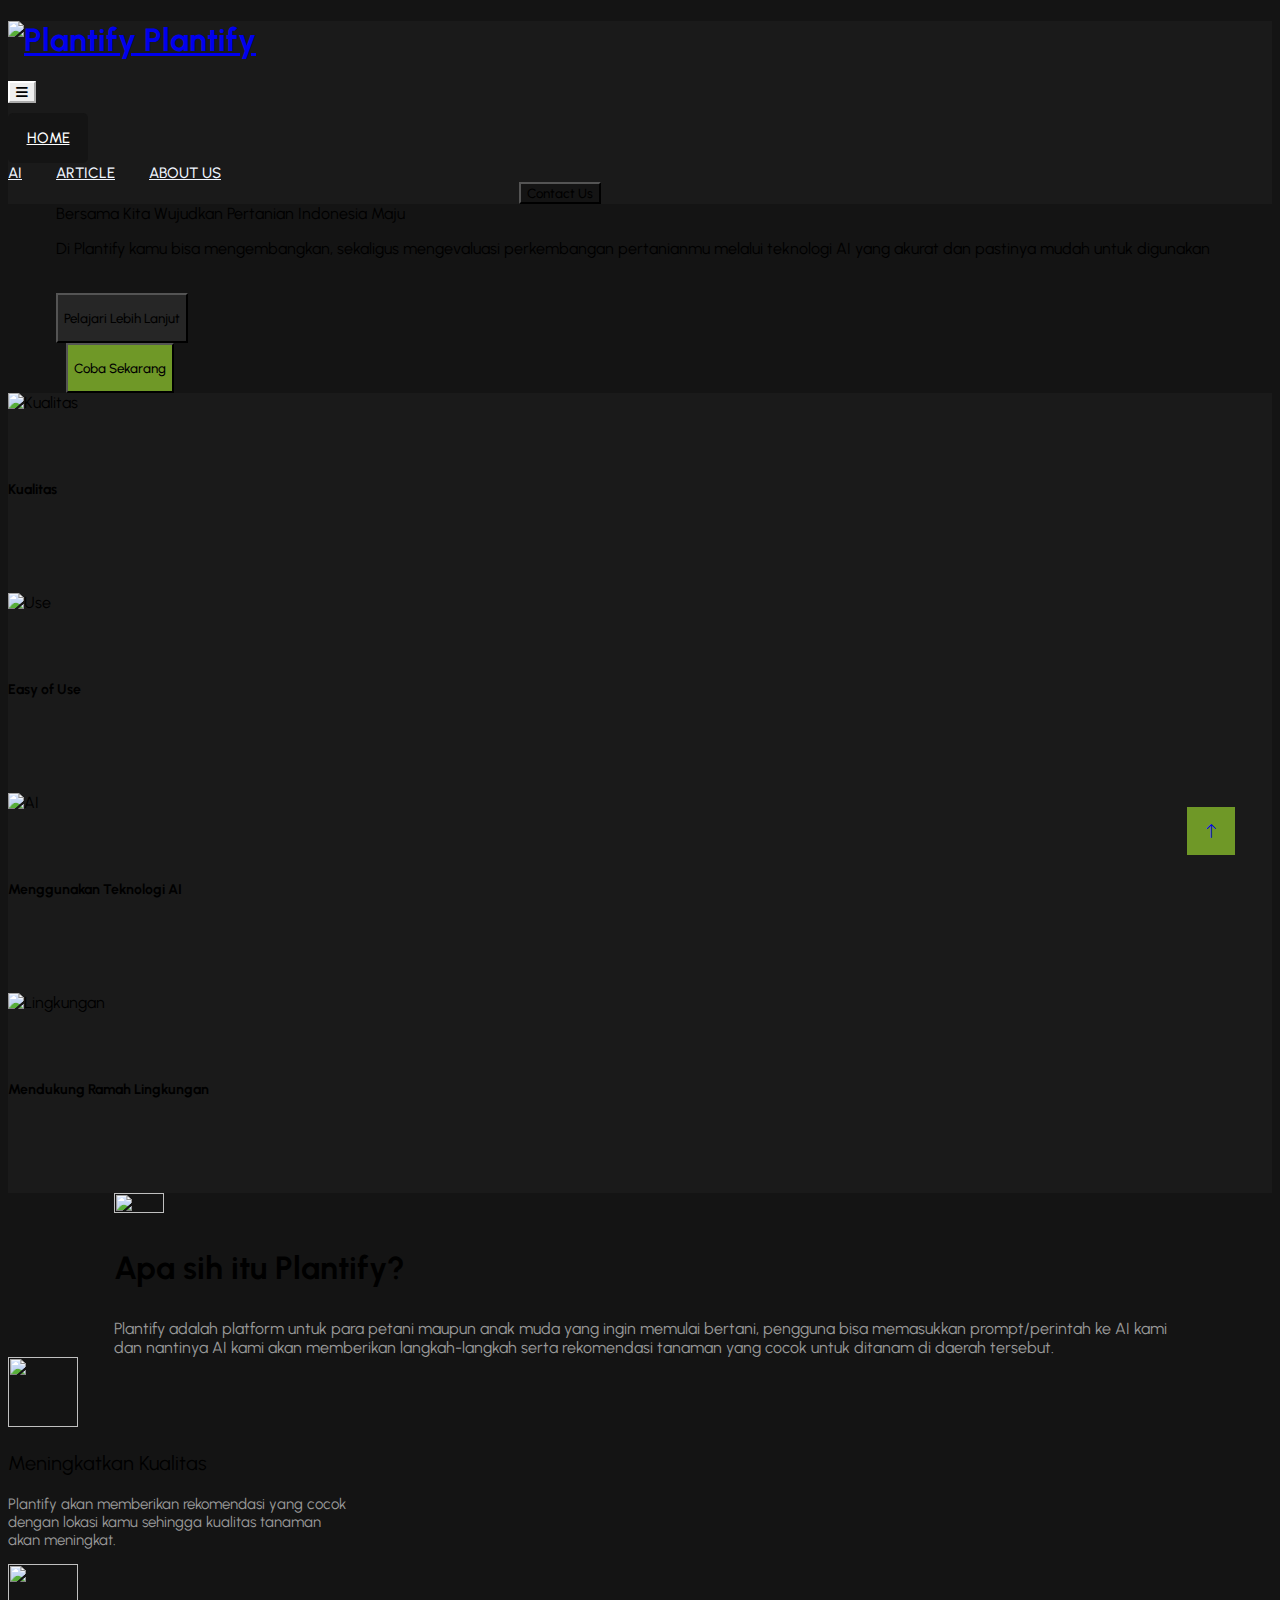
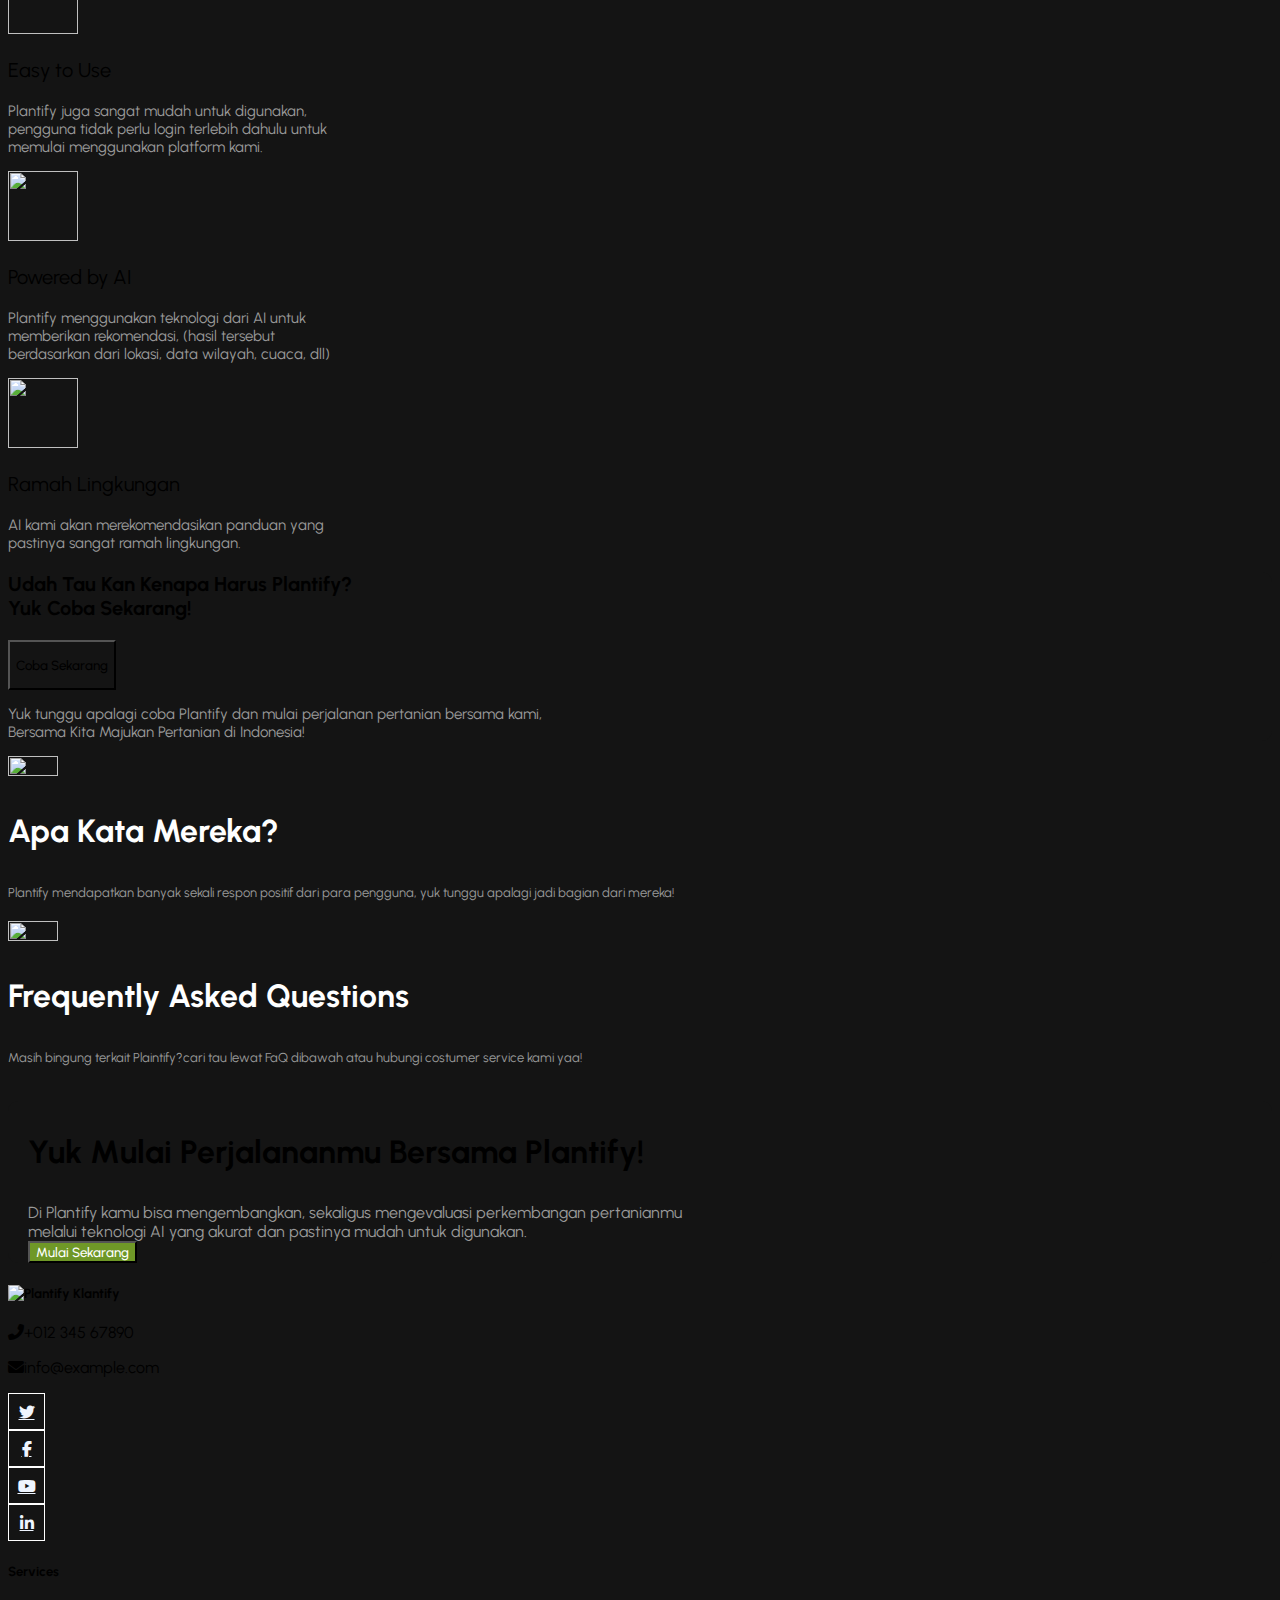
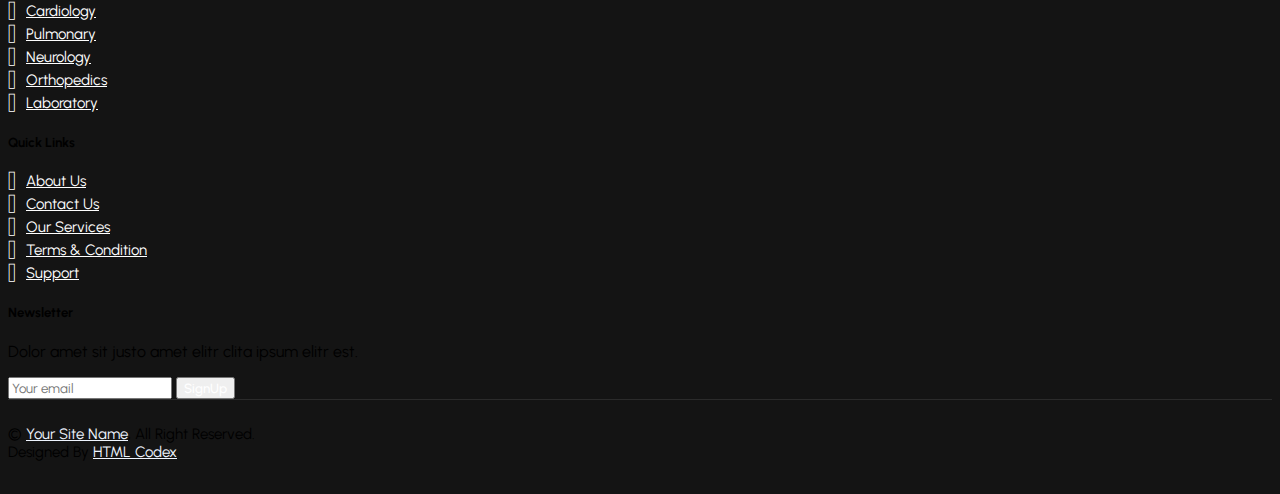
==== commit 11480186: "Merge branch 'main' of https://github.com/Adhim-IT/website-Klantif" ====
--- a/index.html
+++ b/index.html
@@ -1,51 +1,44 @@
 <!DOCTYPE html>
 <html lang="en">
-  <head>
-    <meta charset="utf-8" />
-    <title>Klantify</title>
-    <meta content="width=device-width, initial-scale=1.0" name="viewport" />
-    <meta content="" name="keywords" />
-    <meta content="" name="description" />
-
-    <!-- Favicon -->
-    <link href="img/icon.png" rel="icon" />
-
-    <!-- Favicon -->
-    <link href="img/favicon.ico" rel="icon" />
-
-    <!-- Google Web Fonts -->
-
-    <link
-      href="https://fonts.googleapis.com/css2?family=Urbanist:wght@400;500;700&display=swap"
-      rel="stylesheet"
-    />
-
-    <!-- Icon Font Stylesheet -->
-    <link rel="stylesheet" href="https://cdnjs.cloudflare.com/ajax/libs/font-awesome/6.1.1/css/all.min.css"/>
-    <link
-      href="https://cdn.jsdelivr.net/npm/bootstrap-icons@1.4.1/font/bootstrap-icons.css"
-      rel="stylesheet"
-    />
-
-    <!-- Libraries Stylesheet -->
-    <link href="lib/animate/animate.min.css" rel="stylesheet" />
-    
-    <link rel="stylesheet" href="https://cdnjs.cloudflare.com/ajax/libs/OwlCarousel2/2.3.4/assets/owl.carousel.min.css"/>
-
-  <link rel="stylesheet" href="https://cdnjs.cloudflare.com/ajax/libs/OwlCarousel2/2.3.4/assets/owl.theme.default.min.css"/>
-    <link
-      href="lib/tempusdominus/css/tempusdominus-bootstrap-4.min.css"
-      rel="stylesheet"
-    />
-
-    <!-- Customized Bootstrap Stylesheet -->
-    <link href="assets/css/bootstrap.min.css" rel="stylesheet" />
-
-    <!-- Template Stylesheet -->
-    <link href="assets/css/style.css" rel="stylesheet" />
-  </head>
-
-  <body>
+
+<head>
+  <meta charset="utf-8" />
+  <title>Klantify</title>
+  <meta content="width=device-width, initial-scale=1.0" name="viewport" />
+  <meta content="" name="keywords" />
+  <meta content="" name="description" />
+
+  <!-- Favicon -->
+  <link href="img/icon.png" rel="icon" />
+
+  <!-- Favicon -->
+  <link href="img/favicon.ico" rel="icon" />
+
+  <!-- Google Web Fonts -->
+
+  <link href="https://fonts.googleapis.com/css2?family=Urbanist:wght@400;500;700&display=swap" rel="stylesheet" />
+
+  <!-- Icon Font Stylesheet -->
+  <link rel="stylesheet" href="https://cdnjs.cloudflare.com/ajax/libs/font-awesome/6.1.1/css/all.min.css" />
+  <link href="https://cdn.jsdelivr.net/npm/bootstrap-icons@1.4.1/font/bootstrap-icons.css" rel="stylesheet" />
+
+  <!-- Libraries Stylesheet -->
+  <link href="lib/animate/animate.min.css" rel="stylesheet" />
+
+  <link rel="stylesheet" href="https://cdnjs.cloudflare.com/ajax/libs/OwlCarousel2/2.3.4/assets/owl.carousel.min.css" />
+
+  <link rel="stylesheet"
+    href="https://cdnjs.cloudflare.com/ajax/libs/OwlCarousel2/2.3.4/assets/owl.theme.default.min.css" />
+  <link href="lib/tempusdominus/css/tempusdominus-bootstrap-4.min.css" rel="stylesheet" />
+
+  <!-- Customized Bootstrap Stylesheet -->
+  <link href="assets/css/bootstrap.min.css" rel="stylesheet" />
+
+  <!-- Template Stylesheet -->
+  <link href="assets/css/style.css" rel="stylesheet" />
+</head>
+
+<body>
 
 
     <!-- Navbar Start -->
@@ -101,7 +94,7 @@
 
 
 
-    <!-- Navbar End -->
+  <!-- Navbar End -->
 
     <!-- Header Start -->
     <div class="container-fluid header p-0" style="background-color: #141414">
@@ -618,103 +611,85 @@
             <h5 class="icon text-white">
               <img src="assets/img/icon.png" alt="Plantify" width="40" height="40" />
             <ii>Klantify
-          </h1>
-            <p class="mb-2">
-              <i class="fa fa-phone-alt me-3"></i>+012 345 67890
-            </p>
-            <p class="mb-2">
-              <i class="fa fa-envelope me-3"></i>info@example.com
-            </p>
-            <div class="d-flex pt-2">
-              <a class="btn btn-outline-light btn-social rounded-circle" href=""
-                ><i class="fab fa-twitter"></i
-              ></a>
-              <a class="btn btn-outline-light btn-social rounded-circle" href=""
-                ><i class="fab fa-facebook-f"></i
-              ></a>
-              <a class="btn btn-outline-light btn-social rounded-circle" href=""
-                ><i class="fab fa-youtube"></i
-              ></a>
-              <a class="btn btn-outline-light btn-social rounded-circle" href=""
-                ><i class="fab fa-linkedin-in"></i
-              ></a>
-            </div>
-          </div>
-          <div class="col-lg-3 col-md-6">
-            <h5 class="text-light mb-4">Services</h5>
-            <a class="btn btn-link" href="">Cardiology</a>
-            <a class="btn btn-link" href="">Pulmonary</a>
-            <a class="btn btn-link" href="">Neurology</a>
-            <a class="btn btn-link" href="">Orthopedics</a>
-            <a class="btn btn-link" href="">Laboratory</a>
-          </div>
-          <div class="col-lg-3 col-md-6">
-            <h5 class="text-light mb-4">Quick Links</h5>
-            <a class="btn btn-link" href="">About Us</a>
-            <a class="btn btn-link" href="">Contact Us</a>
-            <a class="btn btn-link" href="">Our Services</a>
-            <a class="btn btn-link" href="">Terms & Condition</a>
-            <a class="btn btn-link" href="">Support</a>
-          </div>
-          <div class="col-lg-3 col-md-6">
-            <h5 class="text-light mb-4">Newsletter</h5>
-            <p>Dolor amet sit justo amet elitr clita ipsum elitr est.</p>
-            <div class="position-relative mx-auto" style="max-width: 400px">
-              <input
-                class="form-control border-0 w-100 py-3 ps-4 pe-5"
-                type="text"
-                placeholder="Your email"
-              />
-              <button
-                type="button"
-                class="btn btn-primary py-2 position-absolute top-0 end-0 mt-2 me-2"
-              >
-                SignUp
-              </button>
-            </div>
-          </div>
-        </div>
-      </div>
-      <div class="container">
-        <div class="copyright">
-          <div class="row">
-            <div class="col-md-6 text-center text-md-start mb-3 mb-md-0">
-              &copy; <a class="border-bottom" href="#">Your Site Name</a>, All
-              Right Reserved.
-            </div>
-            <div class="col-md-6 text-center text-md-end">
-              <!--/*** This template is free as long as you keep the footer author’s credit link/attribution link/backlink. If you'd like to use the template without the footer author’s credit link/attribution link/backlink, you can purchase the Credit Removal License from "https://htmlcodex.com/credit-removal". Thank you for your support. ***/-->
-              Designed By
-              <a class="border-bottom" href="https://htmlcodex.com"
-                >HTML Codex</a
-              >
-            </div>
+              </h1>
+              <p class="mb-2">
+                <i class="fa fa-phone-alt me-3"></i>+012 345 67890
+              </p>
+              <p class="mb-2">
+                <i class="fa fa-envelope me-3"></i>info@example.com
+              </p>
+              <div class="d-flex pt-2">
+                <a class="btn btn-outline-light btn-social rounded-circle" href=""><i class="fab fa-twitter"></i></a>
+                <a class="btn btn-outline-light btn-social rounded-circle" href=""><i class="fab fa-facebook-f"></i></a>
+                <a class="btn btn-outline-light btn-social rounded-circle" href=""><i class="fab fa-youtube"></i></a>
+                <a class="btn btn-outline-light btn-social rounded-circle" href=""><i
+                    class="fab fa-linkedin-in"></i></a>
+              </div>
+        </div>
+        <div class="col-lg-3 col-md-6">
+          <h5 class="text-light mb-4">Services</h5>
+          <a class="btn btn-link" href="">Cardiology</a>
+          <a class="btn btn-link" href="">Pulmonary</a>
+          <a class="btn btn-link" href="">Neurology</a>
+          <a class="btn btn-link" href="">Orthopedics</a>
+          <a class="btn btn-link" href="">Laboratory</a>
+        </div>
+        <div class="col-lg-3 col-md-6">
+          <h5 class="text-light mb-4">Quick Links</h5>
+          <a class="btn btn-link" href="">About Us</a>
+          <a class="btn btn-link" href="">Contact Us</a>
+          <a class="btn btn-link" href="">Our Services</a>
+          <a class="btn btn-link" href="">Terms & Condition</a>
+          <a class="btn btn-link" href="">Support</a>
+        </div>
+        <div class="col-lg-3 col-md-6">
+          <h5 class="text-light mb-4">Newsletter</h5>
+          <p>Dolor amet sit justo amet elitr clita ipsum elitr est.</p>
+          <div class="position-relative mx-auto" style="max-width: 400px">
+            <input class="form-control border-0 w-100 py-3 ps-4 pe-5" type="text" placeholder="Your email" />
+            <button type="button" class="btn btn-primary py-2 position-absolute top-0 end-0 mt-2 me-2">
+              SignUp
+            </button>
           </div>
         </div>
       </div>
     </div>
-    <!-- Footer End -->
-
-    <!-- Back to Top -->
-    <a
-      href="#"
-      class="btn btn-lg btn-lg-square rounded-circle back-to-top text-white" style="background-color: #6f9827;"
-      ><i class="bi bi-arrow-up"></i
-    ></a>
-
-    <!-- JavaScript Libraries -->
-    <script src="https://code.jquery.com/jquery-3.4.1.min.js"></script>
-    <script src="https://cdn.jsdelivr.net/npm/bootstrap@5.0.0/dist/js/bootstrap.bundle.min.js"></script>
-    <script src="lib/wow/wow.min.js"></script>
-    <script src="lib/easing/easing.min.js"></script>
-    <script src="lib/waypoints/waypoints.min.js"></script>
-    <script src="lib/counterup/counterup.min.js"></script>
-    <script src="https://cdnjs.cloudflare.com/ajax/libs/OwlCarousel2/2.3.4/owl.carousel.min.js"></script>
-    <script src="lib/tempusdominus/js/moment.min.js"></script>
-    <script src="lib/tempusdominus/js/moment-timezone.min.js"></script>
-    <script src="lib/tempusdominus/js/tempusdominus-bootstrap-4.min.js"></script>
-
-    <!-- Template Javascript -->
-    <script src="assets/js/main.js"></script>
-  </body>
-</html>
+    <div class="container">
+      <div class="copyright">
+        <div class="row">
+          <div class="col-md-6 text-center text-md-start mb-3 mb-md-0">
+            &copy; <a class="border-bottom" href="#">Your Site Name</a>, All
+            Right Reserved.
+          </div>
+          <div class="col-md-6 text-center text-md-end">
+            <!--/*** This template is free as long as you keep the footer author’s credit link/attribution link/backlink. If you'd like to use the template without the footer author’s credit link/attribution link/backlink, you can purchase the Credit Removal License from "https://htmlcodex.com/credit-removal". Thank you for your support. ***/-->
+            Designed By
+            <a class="border-bottom" href="https://htmlcodex.com">HTML Codex</a>
+          </div>
+        </div>
+      </div>
+    </div>
+  </div>
+  <!-- Footer End -->
+
+  <!-- Back to Top -->
+  <a href="#" class="btn btn-lg btn-lg-square rounded-circle back-to-top text-white"
+    style="background-color: #6f9827;"><i class="bi bi-arrow-up"></i></a>
+
+  <!-- JavaScript Libraries -->
+  <script src="https://code.jquery.com/jquery-3.4.1.min.js"></script>
+  <script src="https://cdn.jsdelivr.net/npm/bootstrap@5.0.0/dist/js/bootstrap.bundle.min.js"></script>
+  <script src="lib/wow/wow.min.js"></script>
+  <script src="lib/easing/easing.min.js"></script>
+  <script src="lib/waypoints/waypoints.min.js"></script>
+  <script src="lib/counterup/counterup.min.js"></script>
+  <script src="https://cdnjs.cloudflare.com/ajax/libs/OwlCarousel2/2.3.4/owl.carousel.min.js"></script>
+  <script src="lib/tempusdominus/js/moment.min.js"></script>
+  <script src="lib/tempusdominus/js/moment-timezone.min.js"></script>
+  <script src="lib/tempusdominus/js/tempusdominus-bootstrap-4.min.js"></script>
+
+  <!-- Template Javascript -->
+  <script src="assets/js/main.js"></script>
+</body>
+
+</html>--- a/assets/css/style.css
+++ b/assets/css/style.css
@@ -0,0 +1,696 @@
+/********** Template CSS **********/
+ *{
+    --primary: #0463FA;
+    --light: #EFF5FF;
+    --dark: #1B2C51;
+    font-family: "Urbanist", sans-serif;
+    --card-clr: #141414;
+	--body-clr: #141414;
+	--primary-clr: white;
+	--heading-clr: #dadada;
+	--text-clr: #767a86;
+}
+
+
+.fw-medium {
+    font-weight: 500 !important;
+}
+
+.fw-bold {
+    font-weight: 700 !important;
+}
+
+.fw-black {
+    font-weight: 900 !important;
+}
+
+.back-to-top {
+    position: fixed;
+    display: none;
+    right: 45px;
+    bottom: 45px;
+    z-index: 99;
+}
+
+
+
+
+body{
+    background-color: #141414;
+    
+}
+
+
+/*** Button ***/
+.btn {
+    font-weight: 500;
+    transition: .5s;
+}
+
+.btn.btn-primary,
+.btn.btn-secondary {
+    color: #FFFFFF;
+}
+
+.btn-square {
+    width: 38px;
+    height: 38px;
+}
+
+.btn-sm-square {
+    width: 32px;
+    height: 32px;
+}
+
+.btn-lg-square {
+    width: 48px;
+    height: 48px;
+}
+
+.btn-square,
+.btn-sm-square,
+.btn-lg-square {
+    padding: 0;
+    display: flex;
+    align-items: center;
+    justify-content: center;
+    font-weight: normal;
+}
+
+
+/*** Navbar ***/
+
+
+.navbar .navbar-nav .nav-link {
+    margin-right: 30px;
+    padding: 25px 0;
+    color: #FFFFFF;
+    font-size: 15px;
+    font-weight: 500;
+    text-transform: uppercase;
+    outline: none;
+    transition: background-color 0.3s, color 0.3s;
+}
+.nav-item{
+    white-space: nowrap;
+}
+
+
+.navbar .navbar-nav .nav-link:hover,
+.navbar .navbar-nav .nav-link.active {
+    background-color:  #141414;
+    color: white; 
+    border-radius: 5px;
+    margin-top: 1rem;
+    height: 0px;
+    width: 5rem;
+    margin-top: 10px;
+    align-items: center;
+    justify-content: center;
+    display: flex;
+    transition:all;
+    
+}
+
+
+.contact-button{
+    display: flex; 
+    justify-content: center;
+    margin-right: 10rem;
+    margin-left: 0; 
+}
+
+.navbar .navbar-brand,
+.navbar a.btn {
+    height: 75px;
+}
+
+.navbar .navbar-nav .nav-link {
+    color: var(--light);
+    font-weight: 500;
+}
+
+.navbar.sticky-top {
+    top: -100px;
+    transition: .5s;
+}
+
+
+.navbar-toggler {
+    border-color: white;
+}
+
+.navbar-toggler-icon {
+    background-image: url("data:image/svg+xml,%3Csvg xmlns='http://www.w3.org/2000/svg' viewBox='0 0 30 30'%3E%3Cpath stroke='rgba(255, 255, 255, 1)' stroke-linecap='round' stroke-miterlimit='10' stroke-width='2' d='M6 6l18 18M6 24L24 6'/%3E%3C/svg%3E");
+   
+}
+
+.navbar-toggler.collapsed .navbar-toggler-icon {
+    background-image: url("data:image/svg+xml,%3Csvg xmlns='http://www.w3.org/2000/svg' viewBox='0 0 30 30'%3E%3Cpath stroke='rgba(255, 255, 255, 1)' stroke-linecap='round' stroke-miterlimit='10' stroke-width='2' d='M4 7h22M4 15h22M4 23h22'/%3E%3C/svg%3E");
+}
+
+@media (max-width: 991.98px) {
+    .navbar{
+        margin: auto;
+    }
+    .navbar .navbar-nav .nav-link  {
+        color: white;
+        margin-right: 0;
+        padding: 10px 0;
+    }
+    .navbar .navbar-nav .nav-link:hover,
+    .navbar .navbar-nav .nav-link.active {
+        width: 100%;
+        background-color:  #141414;
+       color: white; 
+       border-radius: 5px;
+       height: auto;
+    }
+    .navbar .navbar-nav {
+        border-top: 1px solid #EEEEEE;
+    }
+    .icon{
+        margin-right: auto;
+    }
+    .contact-button{
+        margin-right: 0; 
+        margin-left: 0;
+        justify-content: center;
+        
+    }
+}
+
+
+/*** Header ***/
+
+
+.header-carousel .owl-nav {
+    position: absolute;
+    width: 200px;
+    height: 45px;
+    bottom: 30px;
+    left: 50%;
+    transform: translateX(-50%);
+    display: flex;
+    justify-content: space-between;
+}
+
+
+.header-carousel .owl-nav .owl-prev,
+.header-carousel .owl-nav .owl-next {
+    width: 45px;
+    height: 45px;
+    display: flex;
+    align-items: center;
+    justify-content: center;
+    color: #FFFFFF;
+    background: transparent;
+    border: 1px solid #FFFFFF;
+    border-radius: 45px;
+    font-size: 22px;
+    transition: .5s;
+}
+
+.header-carousel .owl-nav .owl-prev:hover,
+.header-carousel .owl-nav .owl-next:hover {
+    background: var(--primary);
+    border-color: var(--primary);
+}
+
+.header-carousel .owl-dots {
+    position: absolute;
+    height: 45px;
+    bottom: 30px;
+    left: 50%;
+    transform: translateX(-50%);
+    display: flex;
+    align-items: center;
+    justify-content: center;
+}
+
+.header-carousel .owl-dot {
+    position: relative;
+    display: inline-block;
+    margin: 0 5px;
+    width: 15px;
+    height: 15px;
+    background: transparent;
+    border: 1px solid #FFFFFF;
+    border-radius: 15px;
+    transition: .5s;
+}
+
+.header-carousel .owl-dot::after {
+    position: absolute;
+    content: "";
+    width: 5px;
+    height: 5px;
+    top: 4px;
+    left: 4px;
+    background: #FFFFFF;
+    border-radius: 5px;
+}
+
+.header-carousel .owl-dot.active {
+    background: var(--primary);
+    border-color: var(--primary);
+}
+
+.page-header {
+    background: url(../img/header-page.jpg) top center no-repeat;
+    background-size: cover;
+    text-shadow: 0 0 30px rgba(0, 0, 0, .1);
+}
+
+.breadcrumb-item + .breadcrumb-item::before {
+    color: var(--light);
+}
+
+.image-container a img {
+    width: 100%;
+    max-width: 20rem;
+  }
+
+  @media (max-width: 1200px) {
+    /* Untuk layar lebih kecil dari 1200px, misalnya tablet */
+    .image-container {
+      flex-wrap: wrap;
+    }
+
+    .image-container a {
+      flex: 0 0 48%; /* Dua kolom */
+      margin-bottom: 10px;
+    }
+  }
+
+  @media (max-width: 768px) {
+    .image-container a {
+        flex-wrap: wrap;
+    }
+
+    .header span{
+        font-size: 20px;
+        font-weight: 500;
+        color: var(--light);
+        text-shadow: 0 0 30px rgba(0, 0, 0, .1);
+    }
+    .header p{
+        font-size: 12px;
+       
+    }
+  }
+
+
+/*** Service ***/
+.service-item {
+    transition: .5s;
+}
+
+.service-item:hover {
+    margin-top: -10px;
+    box-shadow: 0 .5rem 1.5rem rgba(0, 0, 0, .08);
+}
+
+
+
+
+
+/* main-about */
+.main-about {
+    display: flex;
+    justify-content: center;
+    align-items: center;
+  }
+
+  @media (max-width: 768px) {
+    .content {
+      margin-left: 0;
+      text-align: center;
+    }
+    .text-about img {
+      display: block;
+      margin: 0 auto;
+    }
+    .text-about p {
+      font-size: large;
+    }
+    .rating {
+     margin-right: auto;
+      margin-left: auto;
+      text-align: center;
+      margin-top: 20px;
+      margin-bottom: 20px;
+
+    }
+  }
+
+
+
+/* saran */
+/* saran */
+.main-saran {
+    position: relative;
+    
+}
+
+.text-saran {
+    color: white;
+    padding-bottom: 20px; 
+}
+
+.text-saran p {
+    font-size: 40px;
+}
+
+.text-saran span {
+    font-size: 13px;
+}
+
+
+.testimonials-container{
+	position: relative;
+    margin-bottom: 100px;
+}
+.testimonials-container .testimonial-card{
+	padding: 20px;
+    box-shadow: 2px 2px 20px rgba(0, 0, 0, 0.12);
+    border: 1px solid #767a86;
+    
+}
+.testimonial-card .test-card-body {
+    background-color: var(--card-clr);
+    box-shadow: 2px 2px 20px rgba(0, 0, 0, 0.12);
+    padding: 10px;
+    height: 14rem;
+    border-radius: 5px;
+}
+
+
+@media (max-width: 768px) {
+    .testimonial-card .test-card-body{
+        margin: auto;
+    }
+    .test-card-body .quote h4{
+    
+        margin: 1rem;
+        color: var(--heading-clr);
+        font-size: 20px;
+    }
+}
+.test-card-body .quote{
+	display: flex;
+	align-items: center;
+}
+.test-card-body .quote i{
+	font-size: 45px;
+	color: var(--heading-clr);
+	margin-right: 20px;
+}
+.test-card-body .quote h4{
+    
+    margin-left: 30px;
+	color: var(--heading-clr);
+    font-size: 20px;
+}
+.test-card-body p{
+	margin: 10px 0px 15px;
+	font-size: 14px;
+	line-height: 1.5;
+    margin-left: 30px;
+	color: var(--heading-clr);
+}
+.test-card-body .ratings{
+	margin-top: 20px;
+    margin-left: 20px;
+}
+.test-card-body .ratings i{
+    font-size: 20px;
+	font-size: 17px;
+    margin-left: 5px;
+    margin-bottom: 40px;
+	color: #FFE500;
+    box-shadow: inset;
+    padding: 5px;
+    border-radius: 50%;
+    margin-right: 5px;
+    box-shadow: 0 4px 6px rgba(0, 0, 0, 0.1), 0 2px 4px rgba(0, 0, 0, 0.2);
+    text-shadow: 0 2px 4px rgba(0, 0, 0, 0.2);
+}
+.testimonial-card .profile{
+	display: flex;
+	align-items: center;
+	margin-top: 25px;
+    margin-left: 40px;
+}
+.profile .profile-image{
+	width: 55px;
+	height: 55px;
+	border-radius: 50%;
+	overflow: hidden;
+	margin-right: 15px;
+}
+.profile .profile-image img{
+	width: 100%;
+	height: 100%;
+	border-radius: 50%;
+	object-fit: cover;
+}
+.profile .profile-desc{
+	display: flex;
+	flex-direction: column;
+}
+.profile-desc span:nth-child(1){
+	font-size: 15px;
+	font-weight: bold;
+	color: var(--heading-clr);
+}
+.profile-desc span:nth-child(2){
+	font-size: 15px;
+	color: var(--text-clr);
+}
+.owl-nav{
+	position: absolute;
+	right: 20px;
+	bottom: -10px;
+}
+.owl-nav button{
+	border-radius: 50% !important;
+}
+.owl-nav .owl-prev i,
+.owl-nav .owl-next i{
+	padding: 10px !important;
+	border-radius: 50%;
+	font-size: 18px !important;
+	background-color: var(--card-clr) !important;
+	color: var(--primary-clr);
+	cursor: pointer;
+	transition: 0.4s;
+}
+.owl-nav .owl-prev i:hover,
+.owl-nav .owl-next i:hover{
+	background-color: #1A1A1A !important;
+	color: #e9e9e9;
+}
+.owl-dots{
+	margin-top: 15px;
+}
+.owl-dots .owl-dot span{
+	background-color: #434753 !important;
+	padding: 6px !important;
+}
+.owl-dot.active span{
+	background-color: var(--primary-clr) !important;
+}
+
+/*** Appointment ***/
+.bootstrap-datetimepicker-widget.bottom {
+    top: auto !important;
+}
+
+.bootstrap-datetimepicker-widget .table * {
+    border-bottom-width: 0px;
+}
+
+.bootstrap-datetimepicker-widget .table th {
+    font-weight: 500;
+}
+
+.bootstrap-datetimepicker-widget.dropdown-menu {
+    padding: 10px;
+    border-radius: 2px;
+}
+
+.bootstrap-datetimepicker-widget table td.active,
+.bootstrap-datetimepicker-widget table td.active:hover {
+    background: var(--primary);
+}
+
+.bootstrap-datetimepicker-widget table td.today::before {
+    border-bottom-color: var(--primary);
+}
+
+
+/* grid */
+.main-sekarang {
+    min-height: 10rem;
+    background-image: url('/assets/img/grid.png');
+    background-color: #141414;
+    background-repeat: no-repeat;
+    background-size: 100% 100%;
+    background-size: cover;
+    background-position: center;
+    margin-top: 15px;
+    margin-bottom: 15px;
+    border-radius: 10px;
+    display: flex;
+    flex-direction: column;
+    justify-content: center; 
+    align-items: flex-start; 
+    padding-left: 20px; 
+}
+
+
+
+@media (max-width: 768px) {
+    .main-sekarang {
+        min-height: 10rem;
+        background-image: url('/assets/img/grid.png');
+        background-repeat: no-repeat;
+        background-size: 100% 100%;
+        background-size: cover;
+        background-position: center;
+        margin-top: 15px;
+        margin-bottom: 15px;
+        border-radius: 10px;
+        display: flex;
+        flex-direction: column;
+        justify-content: center; 
+        align-items: flex-start; 
+        padding-left: 20px; 
+    }
+
+
+    
+}
+
+
+
+
+
+/*** Footer ***/
+.footer .btn.btn-social {
+    margin-right: 5px;
+    width: 35px;
+    height: 35px;
+    display: flex;
+    align-items: center;
+    justify-content: center;
+    color: var(--light);
+    border: 1px solid #FFFFFF;
+    transition: .3s;
+}
+
+.footer .btn.btn-social:hover {
+    color: var(--primary);
+}
+
+.footer .btn.btn-link {
+    display: block;
+    margin-bottom: 5px;
+    padding: 0;
+    text-align: left;
+    color: #FFFFFF;
+    font-size: 15px;
+    font-weight: normal;
+    text-transform: capitalize;
+    transition: .3s;
+}
+
+.footer .btn.btn-link::before {
+    position: relative;
+    content: "\f105";
+    font-weight: 900;
+    margin-right: 10px;
+}
+
+.footer .btn.btn-link:hover {
+    color: var(--primary);
+    letter-spacing: 1px;
+    box-shadow: none;
+}
+
+.footer .copyright {
+    padding: 25px 0;
+    font-size: 15px;
+    border-top: 1px solid rgba(256, 256, 256, .1);
+}
+
+.footer .copyright a {
+    color: var(--light);
+}
+
+.footer .copyright a:hover {
+    color: var(--primary);
+}
+
+
+
+
+/* artikel */
+
+
+/* header */
+
+.heading{
+    margin-left: 5.8rem;
+    margin-top: 3rem;
+    margin-bottom: 3rem;
+    
+}
+
+.main-heading {
+    font-size: 3.2rem;
+}
+.sub-heading {
+    font-size: 3.2rem;
+    white-space: nowrap;
+    margin-left: 0;
+}
+.description {
+    font-size: 1rem;
+    font-size: 0.975rem;
+    margin-left: 1rem;
+}
+.flex-container {
+    display: flex;
+    flex-direction: row;
+    align-items: center;
+    margin-left: 0;
+}
+@media (max-width: 768px) {
+    .heading{
+        margin-left: 2rem;
+        margin-top: 1.5rem;
+        margin-right: 1.2rem;
+        
+    }
+    .main-heading {
+        font-size: 1.5rem;
+    }
+    .sub-heading {
+        font-size: 1.5rem;
+        margin-left: 0;
+    }
+    .description {
+        font-size: 0.875rem;
+        margin-left: 0.5rem;
+    }
+    .flex-container {
+        flex-direction: column;
+        align-items: flex-start;
+        margin-left: 0;
+    }
+    .sub-heading, .description {
+        margin-left: 0;
+    }
+}
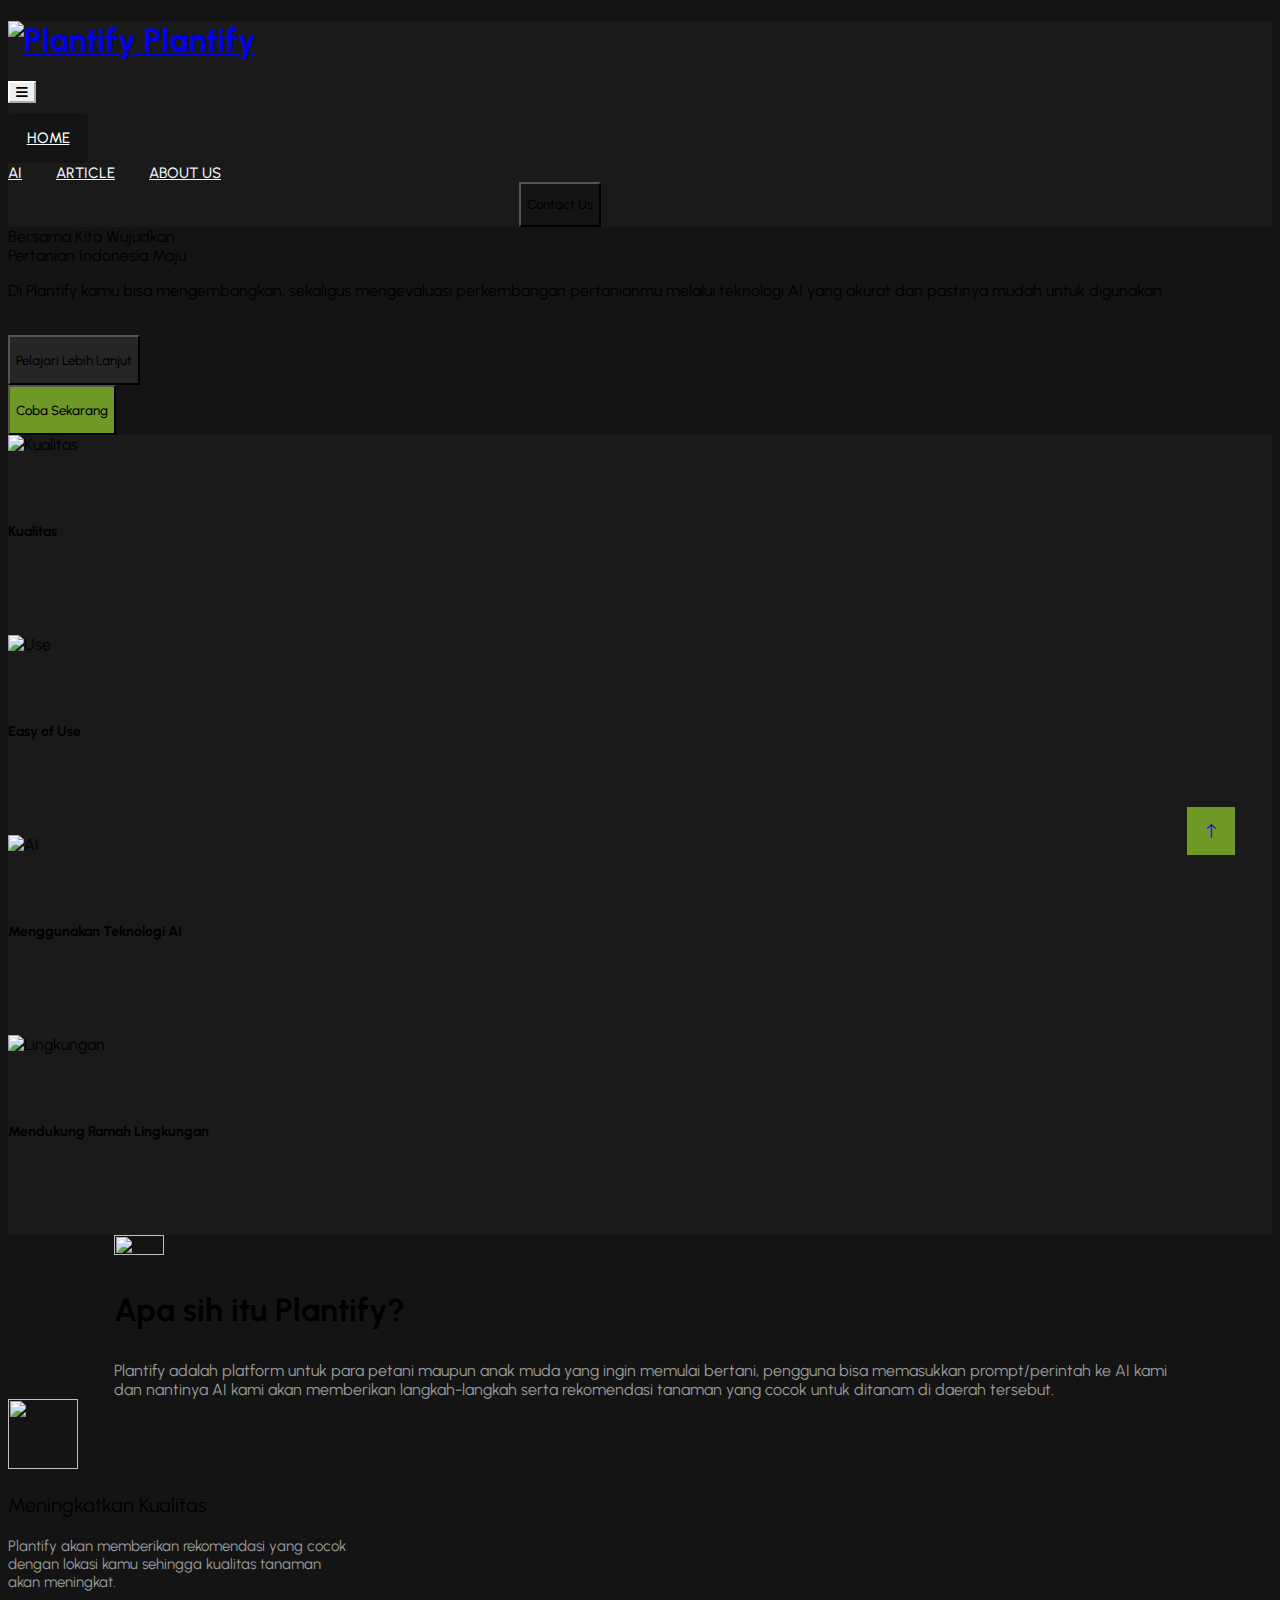
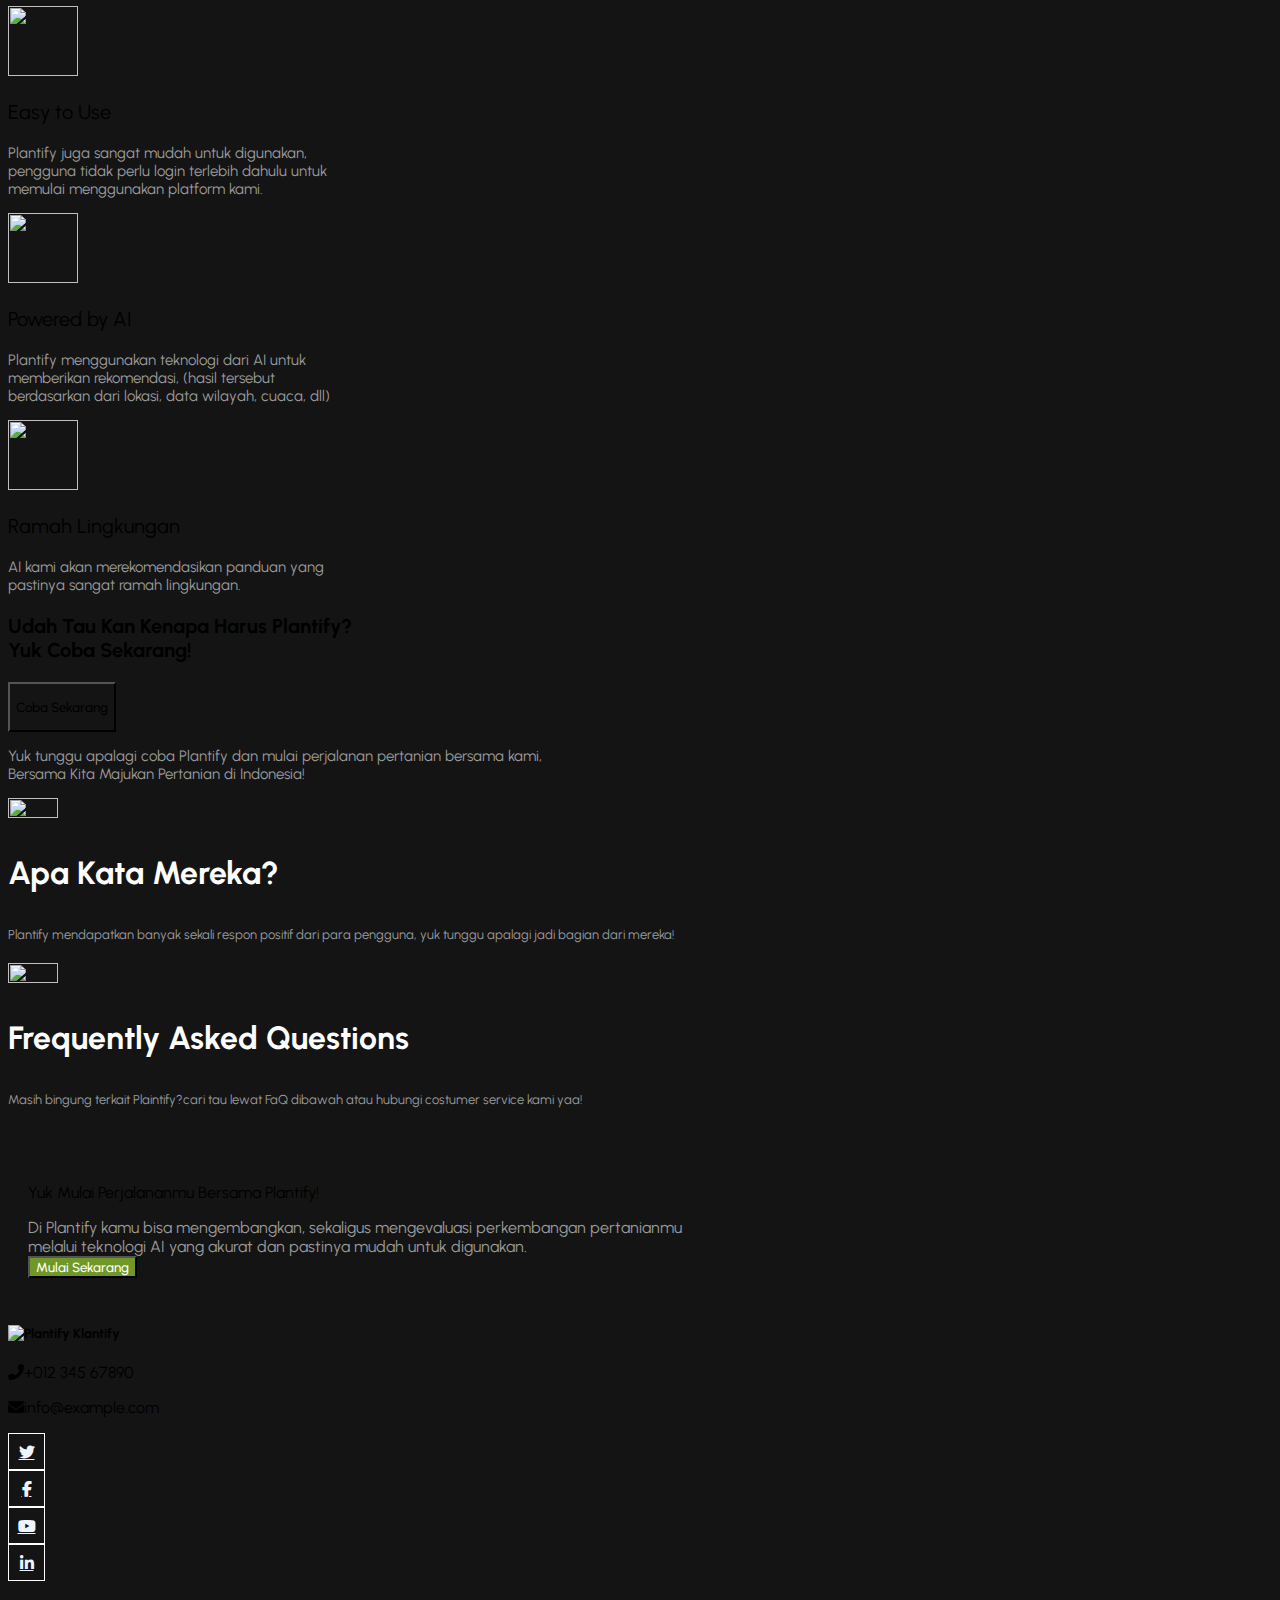
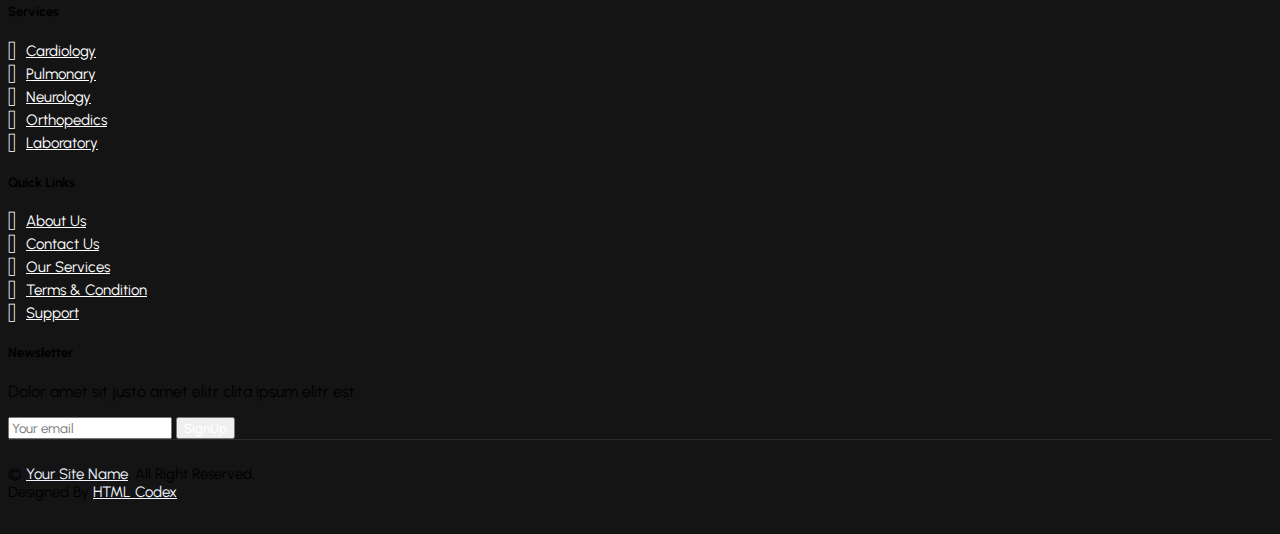
==== commit c9617c64: "Update index.html" ====
--- a/index.html
+++ b/index.html
@@ -1,44 +1,48 @@
 <!DOCTYPE html>
 <html lang="en">
-
-<head>
-  <meta charset="utf-8" />
-  <title>Klantify</title>
-  <meta content="width=device-width, initial-scale=1.0" name="viewport" />
-  <meta content="" name="keywords" />
-  <meta content="" name="description" />
-
-  <!-- Favicon -->
-  <link href="img/icon.png" rel="icon" />
-
-  <!-- Favicon -->
-  <link href="img/favicon.ico" rel="icon" />
-
-  <!-- Google Web Fonts -->
-
-  <link href="https://fonts.googleapis.com/css2?family=Urbanist:wght@400;500;700&display=swap" rel="stylesheet" />
-
-  <!-- Icon Font Stylesheet -->
-  <link rel="stylesheet" href="https://cdnjs.cloudflare.com/ajax/libs/font-awesome/6.1.1/css/all.min.css" />
-  <link href="https://cdn.jsdelivr.net/npm/bootstrap-icons@1.4.1/font/bootstrap-icons.css" rel="stylesheet" />
-
-  <!-- Libraries Stylesheet -->
-  <link href="lib/animate/animate.min.css" rel="stylesheet" />
-
-  <link rel="stylesheet" href="https://cdnjs.cloudflare.com/ajax/libs/OwlCarousel2/2.3.4/assets/owl.carousel.min.css" />
-
-  <link rel="stylesheet"
-    href="https://cdnjs.cloudflare.com/ajax/libs/OwlCarousel2/2.3.4/assets/owl.theme.default.min.css" />
-  <link href="lib/tempusdominus/css/tempusdominus-bootstrap-4.min.css" rel="stylesheet" />
-
-  <!-- Customized Bootstrap Stylesheet -->
-  <link href="assets/css/bootstrap.min.css" rel="stylesheet" />
-
-  <!-- Template Stylesheet -->
-  <link href="assets/css/style.css" rel="stylesheet" />
-</head>
-
-<body>
+  <head>
+    <meta charset="utf-8" />
+    <title>Plantify</title>
+    <meta content="width=device-width, initial-scale=1.0" name="viewport" />
+    <meta content="" name="keywords" />
+    <meta content="" name="description" />
+
+    <!-- Favicon -->
+    <link href="assets/img/icon.png" rel="icon" />
+
+    <!-- Google Web Fonts -->
+
+    <link
+      href="https://fonts.googleapis.com/css2?family=Urbanist:wght@400;500;700&display=swap"
+      rel="stylesheet"
+    />
+
+    <!-- Icon Font Stylesheet -->
+    <link rel="stylesheet" href="https://cdnjs.cloudflare.com/ajax/libs/font-awesome/6.1.1/css/all.min.css"/>
+    <link
+      href="https://cdn.jsdelivr.net/npm/bootstrap-icons@1.4.1/font/bootstrap-icons.css"
+      rel="stylesheet"
+    />
+
+    <!-- Libraries Stylesheet -->
+    <link href="lib/animate/animate.min.css" rel="stylesheet" />
+    
+    <link rel="stylesheet" href="https://cdnjs.cloudflare.com/ajax/libs/OwlCarousel2/2.3.4/assets/owl.carousel.min.css"/>
+
+  <link rel="stylesheet" href="https://cdnjs.cloudflare.com/ajax/libs/OwlCarousel2/2.3.4/assets/owl.theme.default.min.css"/>
+    <link
+      href="lib/tempusdominus/css/tempusdominus-bootstrap-4.min.css"
+      rel="stylesheet"
+    />
+
+    <!-- Customized Bootstrap Stylesheet -->
+    <link href="assets/css/bootstrap.min.css" rel="stylesheet" />
+
+    <!-- Template Stylesheet -->
+    <link href="assets/css/style.css" rel="stylesheet" />
+  </head>
+
+  <body>
 
 
     <!-- Navbar Start -->
@@ -49,11 +53,11 @@
     >
       <a
         href="index.html"
-        class="navbar-brand d-flex align-items-center px-4 px-lg-5"
+        class="navbar-brand d-flex align-items-center px-4 px-lg-5 ms-lg-5"
       >
         <h1 class="icon text-white">
             <img src="assets/img/icon.png" alt="Plantify" width="40" height="40" />
-          <ii>Plantify
+          <span>Plantify
         </h1>
       </a>
       <button
@@ -73,16 +77,16 @@
           <div class="navbar-nav p-4 p-lg-0 text-center text">
             <a href="index.html" class="nav-item nav-link active">Home</a>
             <a href="about.html" class="nav-item nav-link">AI</a>
-            <a href="service.html" class="nav-item nav-link">Article</a>
+            <a href="atikel.html" class="nav-item nav-link">Article</a>
             <a href="contact.html" class="nav-item nav-link">About Us</a>
           </div>
         </div>
         <!-- Right side contact button, centers when screen is small -->
-        <div class="ms-auto  contact-button" style="margin-right: 10rem;">
+        <div class="ms-auto  contact-button">
           <button
             type="button"
             class="btn border-1"
-            style="background: #141414"
+            style="background: #141414; height: 45px;"
           >
             <span class="text-white">Contact Us</span>
           </button>
@@ -90,28 +94,26 @@
       </div>
     </nav>
 
-<!-- Custom CSS -->
-
-
-
-  <!-- Navbar End -->
+    <!-- Navbar End -->
 
     <!-- Header Start -->
     <div class="container-fluid header p-0" style="background-color: #141414">
-        <div class="row g-0 align-items-center flex-column-reverse flex-lg-row" style="margin-left: 3rem;">
+        <div class="row g-0 align-items-center flex-column-reverse flex-lg-row">
           <div class="col-lg-6 p-5 wow fadeIn text-center text-lg-start" data-wow-delay="0.1s">
-            <span class="display-4 text-white mb-2">
-                Bersama Kita Wujudkan Pertanian Indonesia Maju
+            <span class="display-5 text-white mb-2 ms-lg-5">
+                Bersama Kita Wujudkan
+                <br>
+                <span class="display-5 text-white mb-2 ms-lg-5 mb-lg-5">Pertanian Indonesia Maju</span>
                 <br>
             </span>
-            <p>
+            <p class="ms-lg-5 mt-lg-5">
                 Di Plantify kamu bisa mengembangkan, sekaligus mengevaluasi
                 perkembangan pertanianmu melalui teknologi AI yang akurat dan
                 pastinya mudah untuk digunakan
             </p>
             <br>
             <div class="row g-4 d-flex justify-content-center justify-content-lg-start">
-                <div class="col-auto">
+                <div class="col-auto ms-lg-5">
                     <a href="#">
                         <button
                             type="button"
@@ -127,7 +129,7 @@
                         <button
                             type="button"
                             class="btn border-1 border-secondary text-white"
-                            style="height: 50px; background-color: #6f9827; margin-left: 10px;"
+                            style="height: 50px; background-color: #6f9827;"
                         >
                             Coba Sekarang
                         </button>
@@ -379,7 +381,7 @@
               
               <!-- Move crd1 directly below text-about -->
             </div>
-            <div class="rating">
+            <div class="rating ">
               <div class="owl-carousel owl-theme testimonials-container">
                 <!-- Item1 Starts -->
                   <div class="item testimonial-card">
@@ -579,10 +581,10 @@
       <!-- end faq -->
        <!-- mulai sekarang -->
        <section>
-        <div class="main-sekarang border-top border-bottom border-secondary">
+        <div class="main-sekarang border-top border-bottom border-secondary wow fadeIn">
           <div class="content container h-100 d-flex flex-column flex-md-row justify-content-between align-items-center align-items-md-start">
             <div class="text-center text-md-start">
-              <p class="text-white fw-bold" style="font-size: xx-large;">Yuk Mulai Perjalananmu Bersama Plantify!</p>
+              <p class="text-white display-6">Yuk Mulai Perjalananmu Bersama Plantify!</p>
               <span style="color: #999999;">
                 Di Plantify kamu bisa mengembangkan, sekaligus mengevaluasi perkembangan pertanianmu <br>
                 melalui teknologi AI yang akurat dan pastinya mudah untuk digunakan.
@@ -611,85 +613,103 @@
             <h5 class="icon text-white">
               <img src="assets/img/icon.png" alt="Plantify" width="40" height="40" />
             <ii>Klantify
-              </h1>
-              <p class="mb-2">
-                <i class="fa fa-phone-alt me-3"></i>+012 345 67890
-              </p>
-              <p class="mb-2">
-                <i class="fa fa-envelope me-3"></i>info@example.com
-              </p>
-              <div class="d-flex pt-2">
-                <a class="btn btn-outline-light btn-social rounded-circle" href=""><i class="fab fa-twitter"></i></a>
-                <a class="btn btn-outline-light btn-social rounded-circle" href=""><i class="fab fa-facebook-f"></i></a>
-                <a class="btn btn-outline-light btn-social rounded-circle" href=""><i class="fab fa-youtube"></i></a>
-                <a class="btn btn-outline-light btn-social rounded-circle" href=""><i
-                    class="fab fa-linkedin-in"></i></a>
-              </div>
-        </div>
-        <div class="col-lg-3 col-md-6">
-          <h5 class="text-light mb-4">Services</h5>
-          <a class="btn btn-link" href="">Cardiology</a>
-          <a class="btn btn-link" href="">Pulmonary</a>
-          <a class="btn btn-link" href="">Neurology</a>
-          <a class="btn btn-link" href="">Orthopedics</a>
-          <a class="btn btn-link" href="">Laboratory</a>
-        </div>
-        <div class="col-lg-3 col-md-6">
-          <h5 class="text-light mb-4">Quick Links</h5>
-          <a class="btn btn-link" href="">About Us</a>
-          <a class="btn btn-link" href="">Contact Us</a>
-          <a class="btn btn-link" href="">Our Services</a>
-          <a class="btn btn-link" href="">Terms & Condition</a>
-          <a class="btn btn-link" href="">Support</a>
-        </div>
-        <div class="col-lg-3 col-md-6">
-          <h5 class="text-light mb-4">Newsletter</h5>
-          <p>Dolor amet sit justo amet elitr clita ipsum elitr est.</p>
-          <div class="position-relative mx-auto" style="max-width: 400px">
-            <input class="form-control border-0 w-100 py-3 ps-4 pe-5" type="text" placeholder="Your email" />
-            <button type="button" class="btn btn-primary py-2 position-absolute top-0 end-0 mt-2 me-2">
-              SignUp
-            </button>
+          </h1>
+            <p class="mb-2">
+              <i class="fa fa-phone-alt me-3"></i>+012 345 67890
+            </p>
+            <p class="mb-2">
+              <i class="fa fa-envelope me-3"></i>info@example.com
+            </p>
+            <div class="d-flex pt-2">
+              <a class="btn btn-outline-light btn-social rounded-circle" href=""
+                ><i class="fab fa-twitter"></i
+              ></a>
+              <a class="btn btn-outline-light btn-social rounded-circle" href=""
+                ><i class="fab fa-facebook-f"></i
+              ></a>
+              <a class="btn btn-outline-light btn-social rounded-circle" href=""
+                ><i class="fab fa-youtube"></i
+              ></a>
+              <a class="btn btn-outline-light btn-social rounded-circle" href=""
+                ><i class="fab fa-linkedin-in"></i
+              ></a>
+            </div>
+          </div>
+          <div class="col-lg-3 col-md-6">
+            <h5 class="text-light mb-4">Services</h5>
+            <a class="btn btn-link" href="">Cardiology</a>
+            <a class="btn btn-link" href="">Pulmonary</a>
+            <a class="btn btn-link" href="">Neurology</a>
+            <a class="btn btn-link" href="">Orthopedics</a>
+            <a class="btn btn-link" href="">Laboratory</a>
+          </div>
+          <div class="col-lg-3 col-md-6">
+            <h5 class="text-light mb-4">Quick Links</h5>
+            <a class="btn btn-link" href="">About Us</a>
+            <a class="btn btn-link" href="">Contact Us</a>
+            <a class="btn btn-link" href="">Our Services</a>
+            <a class="btn btn-link" href="">Terms & Condition</a>
+            <a class="btn btn-link" href="">Support</a>
+          </div>
+          <div class="col-lg-3 col-md-6">
+            <h5 class="text-light mb-4">Newsletter</h5>
+            <p>Dolor amet sit justo amet elitr clita ipsum elitr est.</p>
+            <div class="position-relative mx-auto" style="max-width: 400px">
+              <input
+                class="form-control border-0 w-100 py-3 ps-4 pe-5"
+                type="text"
+                placeholder="Your email"
+              />
+              <button
+                type="button"
+                class="btn btn-primary py-2 position-absolute top-0 end-0 mt-2 me-2"
+              >
+                SignUp
+              </button>
+            </div>
+          </div>
+        </div>
+      </div>
+      <div class="container">
+        <div class="copyright">
+          <div class="row">
+            <div class="col-md-6 text-center text-md-start mb-3 mb-md-0">
+              &copy; <a class="border-bottom" href="#">Your Site Name</a>, All
+              Right Reserved.
+            </div>
+            <div class="col-md-6 text-center text-md-end">
+              <!--/*** This template is free as long as you keep the footer author’s credit link/attribution link/backlink. If you'd like to use the template without the footer author’s credit link/attribution link/backlink, you can purchase the Credit Removal License from "https://htmlcodex.com/credit-removal". Thank you for your support. ***/-->
+              Designed By
+              <a class="border-bottom" href="https://htmlcodex.com"
+                >HTML Codex</a
+              >
+            </div>
           </div>
         </div>
       </div>
     </div>
-    <div class="container">
-      <div class="copyright">
-        <div class="row">
-          <div class="col-md-6 text-center text-md-start mb-3 mb-md-0">
-            &copy; <a class="border-bottom" href="#">Your Site Name</a>, All
-            Right Reserved.
-          </div>
-          <div class="col-md-6 text-center text-md-end">
-            <!--/*** This template is free as long as you keep the footer author’s credit link/attribution link/backlink. If you'd like to use the template without the footer author’s credit link/attribution link/backlink, you can purchase the Credit Removal License from "https://htmlcodex.com/credit-removal". Thank you for your support. ***/-->
-            Designed By
-            <a class="border-bottom" href="https://htmlcodex.com">HTML Codex</a>
-          </div>
-        </div>
-      </div>
-    </div>
-  </div>
-  <!-- Footer End -->
-
-  <!-- Back to Top -->
-  <a href="#" class="btn btn-lg btn-lg-square rounded-circle back-to-top text-white"
-    style="background-color: #6f9827;"><i class="bi bi-arrow-up"></i></a>
-
-  <!-- JavaScript Libraries -->
-  <script src="https://code.jquery.com/jquery-3.4.1.min.js"></script>
-  <script src="https://cdn.jsdelivr.net/npm/bootstrap@5.0.0/dist/js/bootstrap.bundle.min.js"></script>
-  <script src="lib/wow/wow.min.js"></script>
-  <script src="lib/easing/easing.min.js"></script>
-  <script src="lib/waypoints/waypoints.min.js"></script>
-  <script src="lib/counterup/counterup.min.js"></script>
-  <script src="https://cdnjs.cloudflare.com/ajax/libs/OwlCarousel2/2.3.4/owl.carousel.min.js"></script>
-  <script src="lib/tempusdominus/js/moment.min.js"></script>
-  <script src="lib/tempusdominus/js/moment-timezone.min.js"></script>
-  <script src="lib/tempusdominus/js/tempusdominus-bootstrap-4.min.js"></script>
-
-  <!-- Template Javascript -->
-  <script src="assets/js/main.js"></script>
-</body>
-
-</html>+    <!-- Footer End -->
+
+    <!-- Back to Top -->
+    <a
+      href="#"
+      class="btn btn-lg btn-lg-square rounded-circle back-to-top text-white" style="background-color: #6f9827;"
+      ><i class="bi bi-arrow-up"></i
+    ></a>
+
+    <!-- JavaScript Libraries -->
+    <script src="https://code.jquery.com/jquery-3.4.1.min.js"></script>
+    <script src="https://cdn.jsdelivr.net/npm/bootstrap@5.0.0/dist/js/bootstrap.bundle.min.js"></script>
+    <script src="lib/wow/wow.min.js"></script>
+    <script src="lib/easing/easing.min.js"></script>
+    <script src="lib/waypoints/waypoints.min.js"></script>
+    <script src="lib/counterup/counterup.min.js"></script>
+    <script src="https://cdnjs.cloudflare.com/ajax/libs/OwlCarousel2/2.3.4/owl.carousel.min.js"></script>
+    <script src="lib/tempusdominus/js/moment.min.js"></script>
+    <script src="lib/tempusdominus/js/moment-timezone.min.js"></script>
+    <script src="lib/tempusdominus/js/tempusdominus-bootstrap-4.min.js"></script>
+
+    <!-- Template Javascript -->
+    <script src="assets/js/main.js"></script>
+  </body>
+</html>
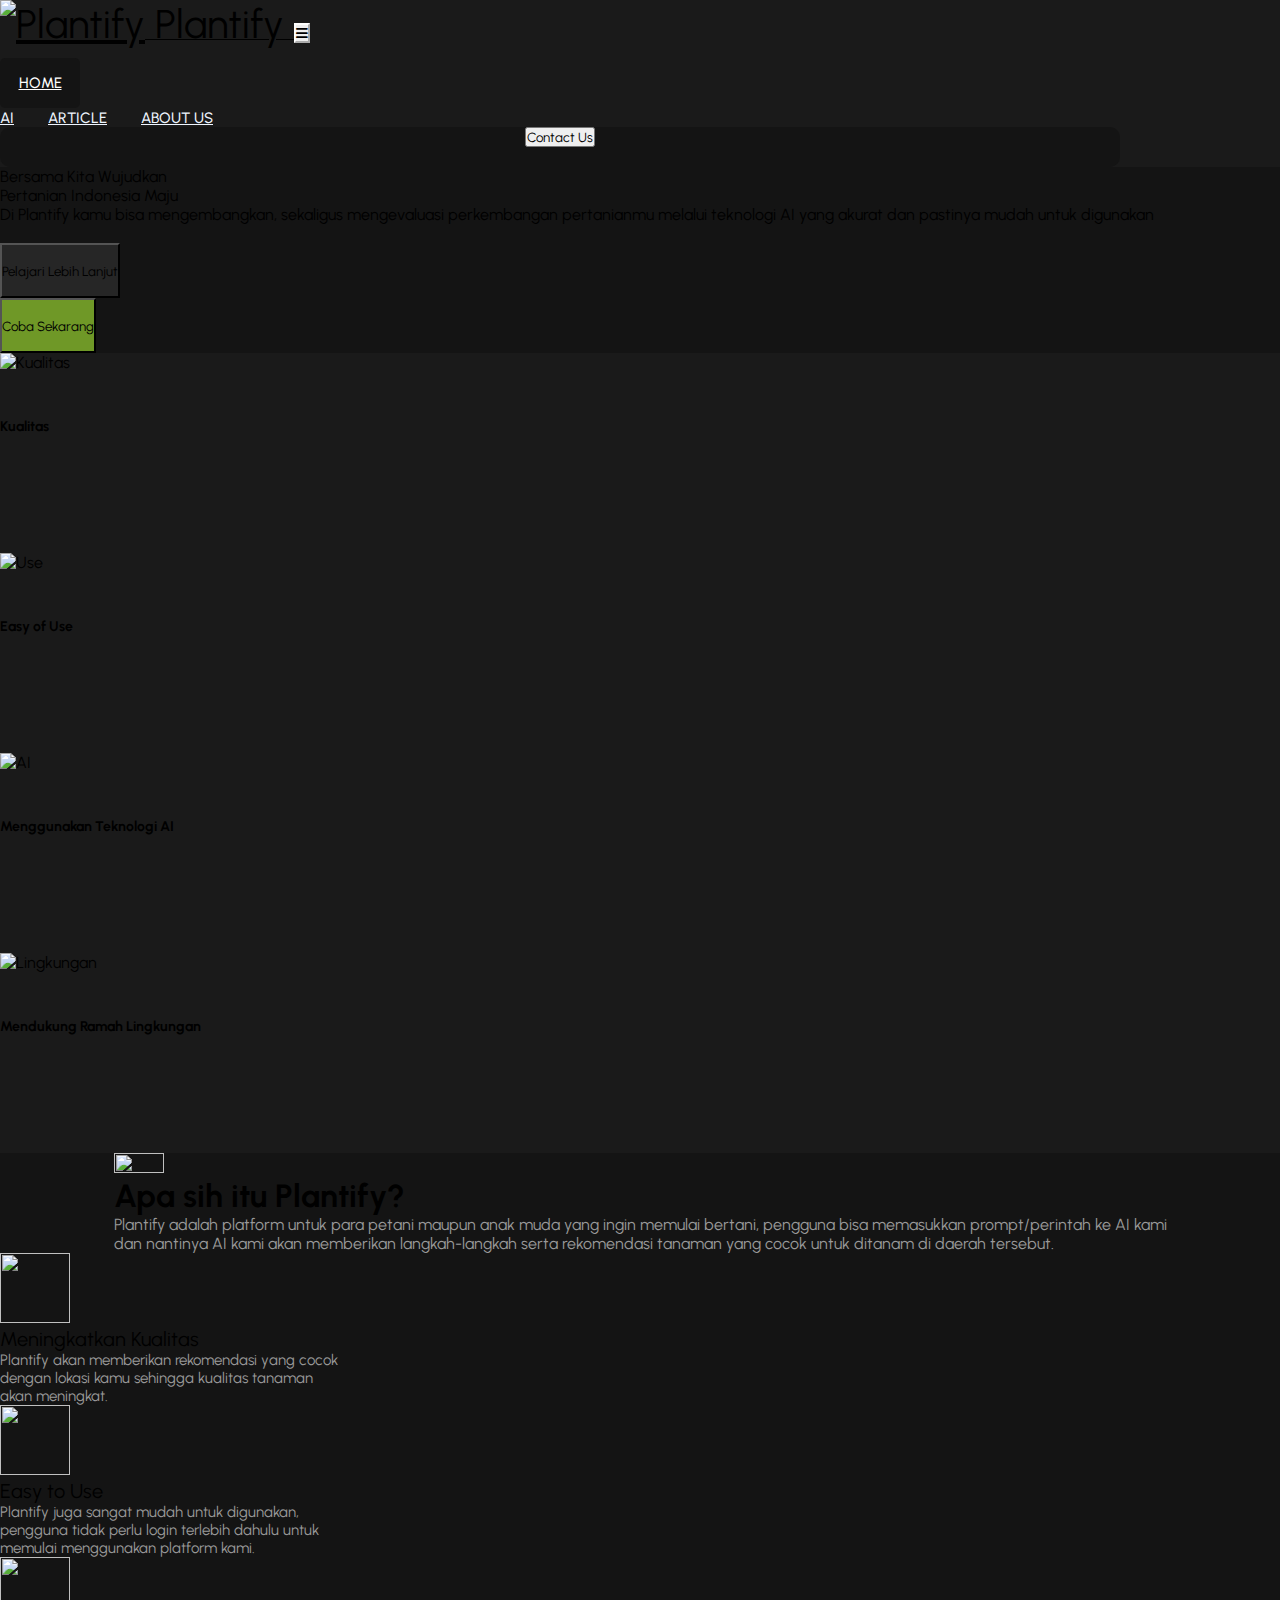
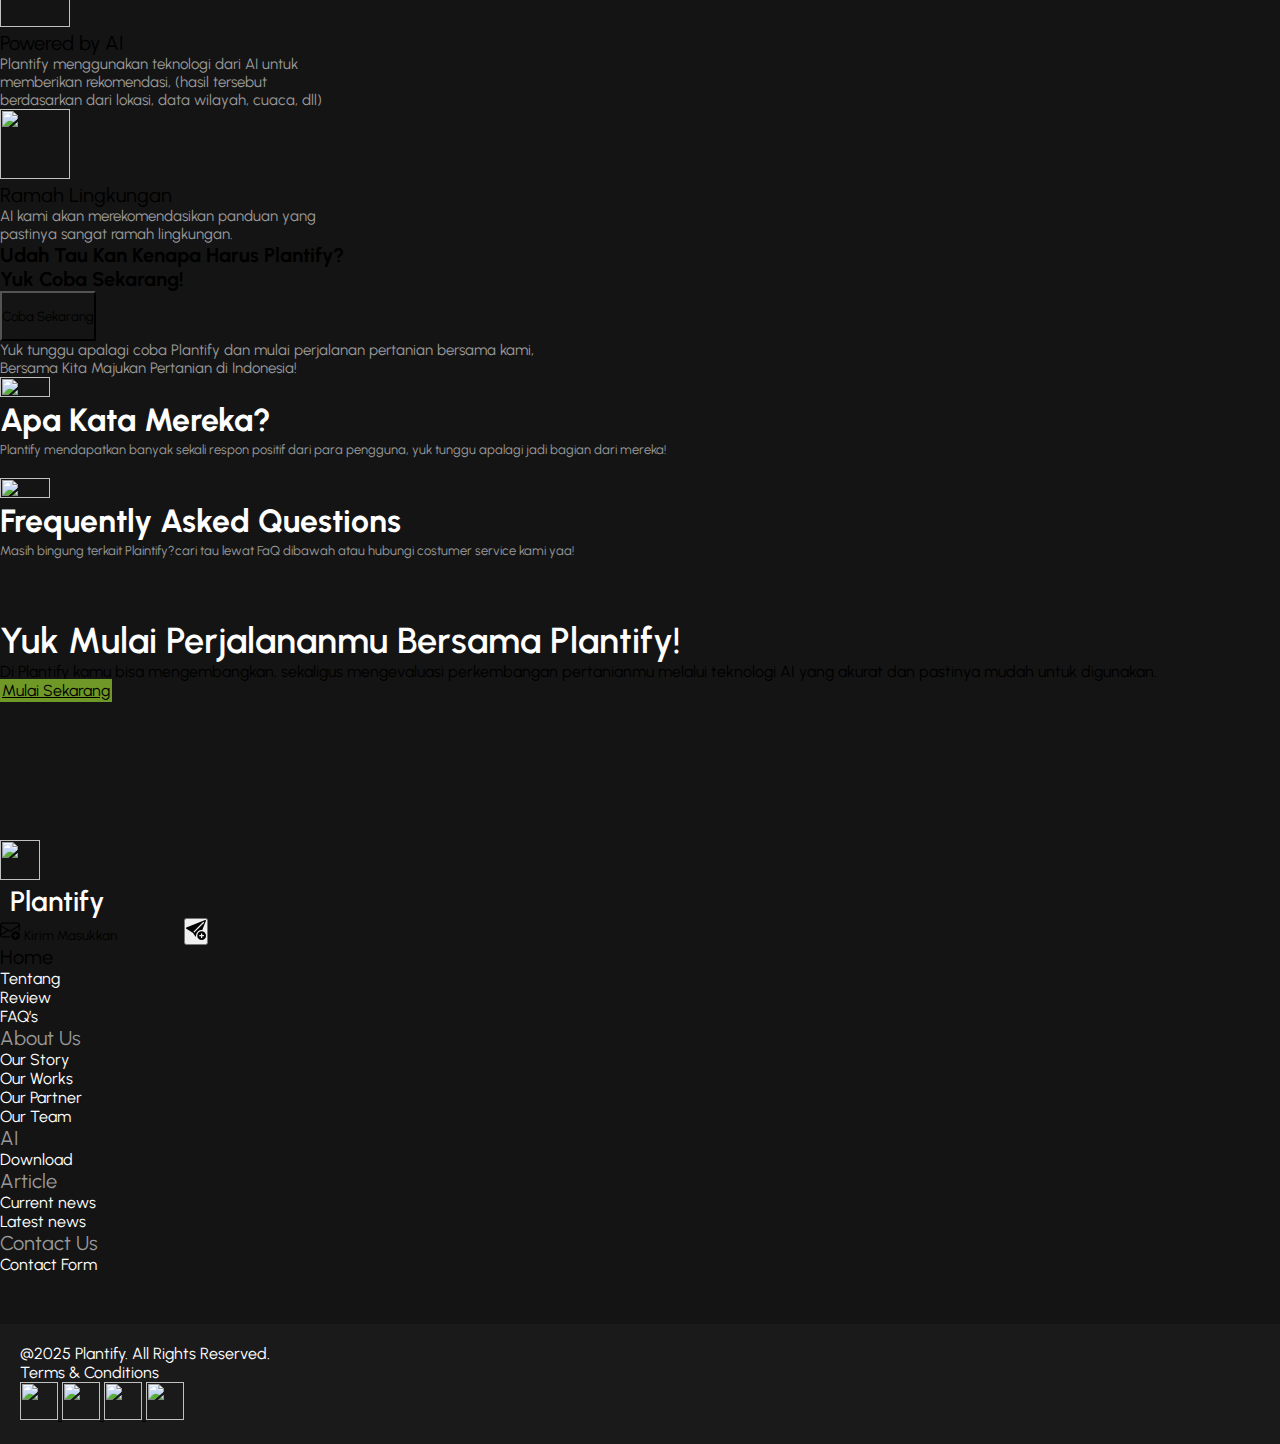
==== commit 8bd54eb6: "done responsive" ====
--- a/index.html
+++ b/index.html
@@ -2,7 +2,7 @@
 <html lang="en">
   <head>
     <meta charset="utf-8" />
-    <title>Plantify</title>
+    <title>Plantify - Home Pages</title>
     <meta content="width=device-width, initial-scale=1.0" name="viewport" />
     <meta content="" name="keywords" />
     <meta content="" name="description" />
@@ -38,8 +38,9 @@
     <!-- Customized Bootstrap Stylesheet -->
     <link href="assets/css/bootstrap.min.css" rel="stylesheet" />
 
-    <!-- Template Stylesheet -->
+    <!-- css -->
     <link href="assets/css/style.css" rel="stylesheet" />
+  
   </head>
 
   <body>
@@ -55,10 +56,10 @@
         href="index.html"
         class="navbar-brand d-flex align-items-center px-4 px-lg-5 ms-lg-5"
       >
-        <h1 class="icon text-white">
+        <span class="icon" style="font-size: 40px;">
             <img src="assets/img/icon.png" alt="Plantify" width="40" height="40" />
-          <span>Plantify
-        </h1>
+          <span class="text-white">Plantify
+          </span>
       </a>
       <button
         class="navbar-toggler me-4 text-white"
@@ -76,24 +77,25 @@
         <div class="navbar-nav ms-auto">
           <div class="navbar-nav p-4 p-lg-0 text-center text">
             <a href="index.html" class="nav-item nav-link active">Home</a>
-            <a href="about.html" class="nav-item nav-link">AI</a>
-            <a href="atikel.html" class="nav-item nav-link">Article</a>
-            <a href="contact.html" class="nav-item nav-link">About Us</a>
+            <a href="ai.html" class="nav-item nav-link">AI</a>
+            <a href="artikel.html" class="nav-item nav-link">Article</a>
+            <a href="aboutus.html" class="nav-item nav-link">About Us</a>
           </div>
         </div>
         <!-- Right side contact button, centers when screen is small -->
         <div class="ms-auto  contact-button">
-          <button
-            type="button"
-            class="btn border-1"
-            style="background: #141414; height: 45px;"
-          >
-            <span class="text-white">Contact Us</span>
-          </button>
+          <a href="contact.html">
+            <button
+          type="button"
+          class="btn border-1"
+         
+        >
+          <span class="text-white">Contact Us</span>
+        </button>
+        </a>
         </div>
       </div>
     </nav>
-
     <!-- Navbar End -->
 
     <!-- Header Start -->
@@ -117,8 +119,7 @@
                     <a href="#">
                         <button
                             type="button"
-                            class="btn border-1 border-secondary text-white"
-                            style="height: 50px; background-color: #262626"
+                            class="btn1 btn  border-1 border-secondary text-white"
                         >
                             Pelajari Lebih Lanjut
                         </button>
@@ -128,8 +129,7 @@
                     <a href="">
                         <button
                             type="button"
-                            class="btn border-1 border-secondary text-white"
-                            style="height: 50px; background-color: #6f9827;"
+                            class="btn2 btn  border-1 border-secondary text-white"
                         >
                             Coba Sekarang
                         </button>
@@ -344,8 +344,7 @@
                   <a href="">
                     <button
                       type="button"
-                      class="btn border-1 border-secondary text-white"
-                      style="height: 50px; background-color: #141414"
+                      class="btn3 btn border-1 border-secondary text-white"
                     >
                       Coba Sekarang
                     </button>
@@ -580,114 +579,119 @@
       </section>
       <!-- end faq -->
        <!-- mulai sekarang -->
-       <section>
-        <div class="main-sekarang border-top border-bottom border-secondary wow fadeIn">
-          <div class="content container h-100 d-flex flex-column flex-md-row justify-content-between align-items-center align-items-md-start">
-            <div class="text-center text-md-start">
-              <p class="text-white display-6">Yuk Mulai Perjalananmu Bersama Plantify!</p>
-              <span style="color: #999999;">
-                Di Plantify kamu bisa mengembangkan, sekaligus mengevaluasi perkembangan pertanianmu <br>
-                melalui teknologi AI yang akurat dan pastinya mudah untuk digunakan.
-              </span>
-            </div>
-            <a href="">
-              <button class="btn border-5 mt-4  align-self-center ms-md-auto" style="background-color: #6F9827; color: white;">Mulai Sekarang</button>
-            </a>
-          </div>
-        </div>
-      </section>
-      
-      
-    
-    
-    
+       <section class="join-plantify-section" id="join-plantify-section">
+            <div class="container">
+                <div class="row">
+                    <div class="col-12 col-lg-9 d-block">
+                        <h1 class="title">
+                            Yuk Mulai Perjalananmu Bersama Plantify!
+                        </h1>
+                        <p class="subtitle mt-3 mt-sm-0">Di Plantify kamu bisa mengembangkan, sekaligus mengevaluasi perkembangan
+                            pertanianmu
+                            melalui teknologi AI yang akurat dan pastinya mudah untuk digunakan.</p>
+                    </div>
+                    <div class="col-12 col-lg-3 d-lg-flex justify-content-lg-end align-items-lg-center mt-4 mt-lg-0">
+                        <a href="#" class="btn btn-primary px-4 pt-2 pb-2">Mulai Sekarang</a>
+                    </div>
+                </div>
+            </div>
+        </section>
         <!-- end mulai sekarang -->
     <!-- Footer Start -->
-    <div
-      class="container-fluid  footer mt-5 pt-5 wow fadeIn"
-      data-wow-delay="0.1s"
-    >
-      <div class="container py-5">
-        <div class="row g-5">
-          <div class="col-lg-3 col-md-6">
-            <h5 class="icon text-white">
-              <img src="assets/img/icon.png" alt="Plantify" width="40" height="40" />
-            <ii>Klantify
-          </h1>
-            <p class="mb-2">
-              <i class="fa fa-phone-alt me-3"></i>+012 345 67890
-            </p>
-            <p class="mb-2">
-              <i class="fa fa-envelope me-3"></i>info@example.com
-            </p>
-            <div class="d-flex pt-2">
-              <a class="btn btn-outline-light btn-social rounded-circle" href=""
-                ><i class="fab fa-twitter"></i
-              ></a>
-              <a class="btn btn-outline-light btn-social rounded-circle" href=""
-                ><i class="fab fa-facebook-f"></i
-              ></a>
-              <a class="btn btn-outline-light btn-social rounded-circle" href=""
-                ><i class="fab fa-youtube"></i
-              ></a>
-              <a class="btn btn-outline-light btn-social rounded-circle" href=""
-                ><i class="fab fa-linkedin-in"></i
-              ></a>
-            </div>
-          </div>
-          <div class="col-lg-3 col-md-6">
-            <h5 class="text-light mb-4">Services</h5>
-            <a class="btn btn-link" href="">Cardiology</a>
-            <a class="btn btn-link" href="">Pulmonary</a>
-            <a class="btn btn-link" href="">Neurology</a>
-            <a class="btn btn-link" href="">Orthopedics</a>
-            <a class="btn btn-link" href="">Laboratory</a>
-          </div>
-          <div class="col-lg-3 col-md-6">
-            <h5 class="text-light mb-4">Quick Links</h5>
-            <a class="btn btn-link" href="">About Us</a>
-            <a class="btn btn-link" href="">Contact Us</a>
-            <a class="btn btn-link" href="">Our Services</a>
-            <a class="btn btn-link" href="">Terms & Condition</a>
-            <a class="btn btn-link" href="">Support</a>
-          </div>
-          <div class="col-lg-3 col-md-6">
-            <h5 class="text-light mb-4">Newsletter</h5>
-            <p>Dolor amet sit justo amet elitr clita ipsum elitr est.</p>
-            <div class="position-relative mx-auto" style="max-width: 400px">
-              <input
-                class="form-control border-0 w-100 py-3 ps-4 pe-5"
-                type="text"
-                placeholder="Your email"
-              />
-              <button
-                type="button"
-                class="btn btn-primary py-2 position-absolute top-0 end-0 mt-2 me-2"
-              >
-                SignUp
-              </button>
-            </div>
-          </div>
-        </div>
+    <footer>
+      <div class="content-footer">
+          <div class="container">
+              <div class="row">
+                  <div class="col-8 col-lg-4">
+                      <div class="logo-plantify d-flex  align-items-center">
+                          <img src="assets/img/logo-plantify.png" alt="" style="width: 40px; height: 40px;">
+                          <h1 class="m-0 p-0">Plantify</h1>
+                      </div>
+                      <div class="send-feedback mt-4 pt-2 pb-2">
+                          <form action="#">
+                              <div class="input-group">
+                                  <span class="input-group-text" id="basic-addon1">
+                                      <svg xmlns="http://www.w3.org/2000/svg" width="20" height="20"
+                                          fill="currentColor" class="bi bi-envelope-plus" viewBox="0 0 16 16">
+                                          <path
+                                              d="M2 2a2 2 0 0 0-2 2v8.01A2 2 0 0 0 2 14h5.5a.5.5 0 0 0 0-1H2a1 1 0 0 1-.966-.741l5.64-3.471L8 9.583l7-4.2V8.5a.5.5 0 0 0 1 0V4a2 2 0 0 0-2-2zm3.708 6.208L1 11.105V5.383zM1 4.217V4a1 1 0 0 1 1-1h12a1 1 0 0 1 1 1v.217l-7 4.2z" />
+                                          <path
+                                              d="M16 12.5a3.5 3.5 0 1 1-7 0 3.5 3.5 0 0 1 7 0m-3.5-2a.5.5 0 0 0-.5.5v1h-1a.5.5 0 0 0 0 1h1v1a.5.5 0 0 0 1 0v-1h1a.5.5 0 0 0 0-1h-1v-1a.5.5 0 0 0-.5-.5" />
+                                      </svg>
+                                  </span>
+                                  <input type="text" class="form-control" placeholder="Kirim Masukkan"
+                                      aria-describedby="basic-addon1">
+                                  <button class="btn">
+                                      <svg xmlns="http://www.w3.org/2000/svg" width="20" height="20"
+                                          fill="currentColor" class="bi bi-send-plus-fill" viewBox="0 0 16 16">
+                                          <path
+                                              d="M15.964.686a.5.5 0 0 0-.65-.65L.767 5.855H.766l-.452.18a.5.5 0 0 0-.082.887l.41.26.001.002 4.995 3.178 1.59 2.498C8 14 8 13 8 12.5a4.5 4.5 0 0 1 5.026-4.47zm-1.833 1.89L6.637 10.07l-.215-.338a.5.5 0 0 0-.154-.154l-.338-.215 7.494-7.494 1.178-.471z" />
+                                          <path
+                                              d="M16 12.5a3.5 3.5 0 1 1-7 0 3.5 3.5 0 0 1 7 0m-3.5-2a.5.5 0 0 0-.5.5v1h-1a.5.5 0 0 0 0 1h1v1a.5.5 0 0 0 1 0v-1h1a.5.5 0 0 0 0-1h-1v-1a.5.5 0 0 0-.5-.5" />
+                                      </svg>
+                                  </button>
+                              </div>
+                          </form>
+                      </div>
+                  </div>
+                  <div class="col-12 col-lg-8 mt-5 mt-lg-0">
+                      <div class="row flex-wrap   ">
+                          <div class="col-4 col-sm-3 col-lg-2">
+                              <span class="title text-secondary" style="font-size: 20px;">Home</span>
+                              <p class="m-0 p-0 pt-2">Tentang</p>
+                              <p class="m-0 p-0 pt-2">Review</p>
+                              <p class="m-0 p-0 pt-2">FAQ’s</p>
+                          </div>
+                          <span class="col-4 col-sm-3 col-lg-2">
+                              <span class="title " style="font-size: 20px; color: #999999;">About Us</span>
+                              <p class="m-0 p-0 pt-2">Our Story</p>
+                              <p class="m-0 p-0 pt-2">Our Works</p>
+                              <p class="m-0 p-0 pt-2">Our Partner</p>
+                              <p class="m-0 p-0 pt-2">Our Team</p>
+                          </span>
+                          <div class="col-4 col-sm-3 col-lg-2">
+                              <span class="title" style="font-size: 20px; color: #999999;">AI</span>
+                              <p class="m-0 p-0 pt-2">Download</p>
+                          </div>
+                          <div class="col-4 col-sm-3 col-lg-2 mt-4 mt-sm-0">
+                              <span class="title " style="font-size: 20px; color: #999999;">Article</span>
+                              <p class="m-0 p-0 pt-2">Current news</p>
+                              <p class="m-0 p-0 pt-2">Latest news</p>
+                          </div>
+                          <div class="col-4 col-sm-3 col-lg-2 mt-4 mt-lg-0">
+                              <span class="title" style="font-size: 20px; color: #999999;">Contact Us</span>
+                              <p class="m-0 p-0 pt-2">Contact Form</p>
+                          </div>
+                      </div>
+                  </div>
+              </div>
+          </div>
       </div>
-      <div class="container">
-        <div class="copyright">
-          <div class="row">
-            <div class="col-md-6 text-center text-md-start mb-3 mb-md-0">
-              &copy; <a class="border-bottom" href="#">Your Site Name</a>, All
-              Right Reserved.
-            </div>
-            <div class="col-md-6 text-center text-md-end">
-              <!--/*** This template is free as long as you keep the footer author’s credit link/attribution link/backlink. If you'd like to use the template without the footer author’s credit link/attribution link/backlink, you can purchase the Credit Removal License from "https://htmlcodex.com/credit-removal". Thank you for your support. ***/-->
-              Designed By
-              <a class="border-bottom" href="https://htmlcodex.com"
-                >HTML Codex</a
-              >
-            </div>
-          </div>
-        </div>
+      <div class="copyright">
+          <div class="container">
+              <div class="row">
+                  <div class="col-6 d-flex align-items-center">
+                      <p class="p-0 m-0">@2025 Plantify. All Rights Reserved.</p>
+                      <p class="p-0 m-0 ms-5 d-none d-lg-block">Terms & Conditions</p>
+                  </div>
+                  <div class="col-6 d-flex gap-3 align-items-center justify-content-end">
+                      <a href="#">
+                          <img src="assets/img/img-fb.png" style="width: 38px; height: 38px;">
+                      </a>
+                      <a href="#">
+                          <img src="assets/img/img-linkedin.png" style="width: 38px; height: 38px;">
+                      </a>
+                      <a href="#">
+                          <img src="assets/img/img-twitter.png" style="width: 38px; height: 38px;">
+                      </a>
+                      <a href="#">
+                          <img src="assets/img/img-yt.png" style="width: 38px; height: 38px;">
+                      </a>
+                  </div>
+              </div>
+          </div>
       </div>
-    </div>
+  </footer>
     <!-- Footer End -->
 
     <!-- Back to Top -->
@@ -698,8 +702,8 @@
     ></a>
 
     <!-- JavaScript Libraries -->
+    <script src="https://cdn.jsdelivr.net/npm/bootstrap@5.0.0/dist/js/bootstrap.bundle.min.js"></script>
     <script src="https://code.jquery.com/jquery-3.4.1.min.js"></script>
-    <script src="https://cdn.jsdelivr.net/npm/bootstrap@5.0.0/dist/js/bootstrap.bundle.min.js"></script>
     <script src="lib/wow/wow.min.js"></script>
     <script src="lib/easing/easing.min.js"></script>
     <script src="lib/waypoints/waypoints.min.js"></script>
--- a/assets/css/style.css
+++ b/assets/css/style.css
@@ -1,696 +1,538 @@
 /********** Template CSS **********/
- *{
-    --primary: #0463FA;
-    --light: #EFF5FF;
-    --dark: #1B2C51;
-    font-family: "Urbanist", sans-serif;
-    --card-clr: #141414;
-	--body-clr: #141414;
-	--primary-clr: white;
-	--heading-clr: #dadada;
-	--text-clr: #767a86;
-}
-
+
+:root {
+  --primary: #0463fa;
+  --light: #eff5ff;
+  --dark: #1b2c51;
+  font-family: "Urbanist", sans-serif;
+  --card-clr: #141414;
+  --body-clr: #141414;
+  --primary-clr: white;
+  --heading-clr: #dadada;
+  --text-clr: #767a86;
+  --green-matcha: #6f9827;
+}
+
+* {
+  margin: 0;
+  padding: 0;
+  box-sizing: border-box;
+  color: var(--light-gray);
+  font-family: "Urbanist", sans-serif;
+}
 
 .fw-medium {
-    font-weight: 500 !important;
+  font-weight: 500 !important;
 }
 
 .fw-bold {
-    font-weight: 700 !important;
+  font-weight: 700 !important;
 }
 
 .fw-black {
-    font-weight: 900 !important;
+  font-weight: 900 !important;
 }
 
 .back-to-top {
-    position: fixed;
-    display: none;
-    right: 45px;
-    bottom: 45px;
-    z-index: 99;
-}
-
-
-
-
-body{
-    background-color: #141414;
-    
-}
-
-
-/*** Button ***/
-.btn {
-    font-weight: 500;
-    transition: .5s;
-}
-
-.btn.btn-primary,
-.btn.btn-secondary {
-    color: #FFFFFF;
-}
-
-.btn-square {
-    width: 38px;
-    height: 38px;
-}
-
-.btn-sm-square {
-    width: 32px;
-    height: 32px;
-}
-
-.btn-lg-square {
-    width: 48px;
-    height: 48px;
-}
-
-.btn-square,
-.btn-sm-square,
-.btn-lg-square {
-    padding: 0;
-    display: flex;
-    align-items: center;
-    justify-content: center;
-    font-weight: normal;
+  position: fixed;
+  display: none;
+  right: 45px;
+  bottom: 45px;
+  z-index: 99;
+}
+
+body {
+  background-color: #141414;
 }
 
 
 /*** Navbar ***/
 
-
 .navbar .navbar-nav .nav-link {
-    margin-right: 30px;
-    padding: 25px 0;
-    color: #FFFFFF;
-    font-size: 15px;
-    font-weight: 500;
-    text-transform: uppercase;
-    outline: none;
-    transition: background-color 0.3s, color 0.3s;
-}
-.nav-item{
-    white-space: nowrap;
-}
-
+  margin-right: 30px;
+  padding: 25px 0;
+  color: #ffffff;
+  font-size: 15px;
+  font-weight: 500;
+  text-transform: uppercase;
+  outline: none;
+  transition: background-color 0.3s, color 0.3s;
+}
+.nav-item {
+  white-space: nowrap;
+}
 
 .navbar .navbar-nav .nav-link:hover,
 .navbar .navbar-nav .nav-link.active {
-    background-color:  #141414;
-    color: white; 
-    border-radius: 5px;
-    margin-top: 1rem;
-    height: 0px;
-    width: 5rem;
-    margin-top: 10px;
-    align-items: center;
-    justify-content: center;
-    display: flex;
-    transition:all;
-    
-}
-
-
-.contact-button{
-    display: flex; 
-    justify-content: center;
-    margin-right: 10rem;
-    margin-left: 0; 
+  background-color: #141414;
+  color: white;
+  border-radius: 5px;
+  margin-top: 1rem;
+  height: 0px;
+  width: 5rem;
+  margin-top: 10px;
+  align-items: center;
+  justify-content: center;
+  display: flex;
+  transition: all;
+}
+
+.contact-button {
+  display: flex;
+  justify-content: center;
+  margin-right: 10rem;
+  margin-left: 0;
+  background: #141414;
+  height: 40px;
+  border-radius: 10px;
+}
+.contact-button:hover {
+  background-color: var(--green-matcha);
+  color: white;
+  
+  border-color: #6c757d;
+  transition: all 0.3s ease;
 }
 
 .navbar .navbar-brand,
 .navbar a.btn {
-    height: 75px;
+  height: 75px;
 }
 
 .navbar .navbar-nav .nav-link {
+  color: var(--light);
+  font-weight: 500;
+}
+
+.navbar.sticky-top {
+  top: -100px;
+  transition: 0.5s;
+}
+
+.navbar-toggler {
+  border-color: white;
+}
+
+.navbar-toggler-icon {
+  background-image: url("data:image/svg+xml,%3Csvg xmlns='http://www.w3.org/2000/svg' viewBox='0 0 30 30'%3E%3Cpath stroke='rgba(255, 255, 255, 1)' stroke-linecap='round' stroke-miterlimit='10' stroke-width='2' d='M6 6l18 18M6 24L24 6'/%3E%3C/svg%3E");
+}
+
+.navbar-toggler.collapsed .navbar-toggler-icon {
+  background-image: url("data:image/svg+xml,%3Csvg xmlns='http://www.w3.org/2000/svg' viewBox='0 0 30 30'%3E%3Cpath stroke='rgba(255, 255, 255, 1)' stroke-linecap='round' stroke-miterlimit='10' stroke-width='2' d='M4 7h22M4 15h22M4 23h22'/%3E%3C/svg%3E");
+}
+
+@media (max-width: 991.98px) {
+  .navbar {
+    margin: auto;
+  }
+  .navbar .navbar-nav .nav-link {
+    color: white;
+    margin-right: 0;
+    padding: 10px 0;
+  }
+  .navbar .navbar-nav .nav-link:hover,
+  .navbar .navbar-nav .nav-link.active {
+    width: 100%;
+    background-color: #141414;
+    color: white;
+    border-radius: 5px;
+    height: auto;
+  }
+  .navbar .navbar-nav {
+    border-top: 1px solid #eeeeee;
+  }
+  .icon {
+    margin-right: auto;
+  }
+  .contact-button {
+    margin-right: 0;
+    margin-left: 0;
+    justify-content: center;
+  }
+}
+
+/*** Header ***/
+
+.header .btn1 {
+    height: 55px;
+    background-color: #262626;
+}
+
+.header .btn1:hover {
+  background-color: var(--green-matcha);
+  color: white;
+  border-color: #6c757d;
+  transition: all 0.3s ease;
+}
+.header .btn2 {
+    height: 55px;
+    background-color: var(--green-matcha);
+}
+.header .btn2:hover{
+  background-color:  #262626;
+  color: white;
+  border-color: #6c757d;
+  transition: all 0.3s ease;
+}
+
+
+
+
+
+
+
+@media (max-width: 1200px) {
+  
+  .image-container {
+    flex-wrap: wrap;
+  }
+
+  .image-container a {
+    flex: 0 0 48%; 
+    margin-bottom: 10px;
+  }
+}
+
+@media (max-width: 768px) {
+  .image-container a {
+    flex-wrap: wrap;
+  }
+
+  .header span {
+    font-size: 20px;
+    font-weight: 500;
     color: var(--light);
-    font-weight: 500;
-}
-
-.navbar.sticky-top {
-    top: -100px;
-    transition: .5s;
-}
-
-
-.navbar-toggler {
-    border-color: white;
-}
-
-.navbar-toggler-icon {
-    background-image: url("data:image/svg+xml,%3Csvg xmlns='http://www.w3.org/2000/svg' viewBox='0 0 30 30'%3E%3Cpath stroke='rgba(255, 255, 255, 1)' stroke-linecap='round' stroke-miterlimit='10' stroke-width='2' d='M6 6l18 18M6 24L24 6'/%3E%3C/svg%3E");
-   
-}
-
-.navbar-toggler.collapsed .navbar-toggler-icon {
-    background-image: url("data:image/svg+xml,%3Csvg xmlns='http://www.w3.org/2000/svg' viewBox='0 0 30 30'%3E%3Cpath stroke='rgba(255, 255, 255, 1)' stroke-linecap='round' stroke-miterlimit='10' stroke-width='2' d='M4 7h22M4 15h22M4 23h22'/%3E%3C/svg%3E");
-}
-
-@media (max-width: 991.98px) {
-    .navbar{
-        margin: auto;
-    }
-    .navbar .navbar-nav .nav-link  {
-        color: white;
-        margin-right: 0;
-        padding: 10px 0;
-    }
-    .navbar .navbar-nav .nav-link:hover,
-    .navbar .navbar-nav .nav-link.active {
-        width: 100%;
-        background-color:  #141414;
-       color: white; 
-       border-radius: 5px;
-       height: auto;
-    }
-    .navbar .navbar-nav {
-        border-top: 1px solid #EEEEEE;
-    }
-    .icon{
-        margin-right: auto;
-    }
-    .contact-button{
-        margin-right: 0; 
-        margin-left: 0;
-        justify-content: center;
-        
-    }
-}
-
-
-/*** Header ***/
-
-
-.header-carousel .owl-nav {
-    position: absolute;
-    width: 200px;
-    height: 45px;
-    bottom: 30px;
-    left: 50%;
-    transform: translateX(-50%);
-    display: flex;
-    justify-content: space-between;
-}
-
-
-.header-carousel .owl-nav .owl-prev,
-.header-carousel .owl-nav .owl-next {
-    width: 45px;
-    height: 45px;
-    display: flex;
-    align-items: center;
-    justify-content: center;
-    color: #FFFFFF;
-    background: transparent;
-    border: 1px solid #FFFFFF;
-    border-radius: 45px;
-    font-size: 22px;
-    transition: .5s;
-}
-
-.header-carousel .owl-nav .owl-prev:hover,
-.header-carousel .owl-nav .owl-next:hover {
-    background: var(--primary);
-    border-color: var(--primary);
-}
-
-.header-carousel .owl-dots {
-    position: absolute;
-    height: 45px;
-    bottom: 30px;
-    left: 50%;
-    transform: translateX(-50%);
-    display: flex;
-    align-items: center;
-    justify-content: center;
-}
-
-.header-carousel .owl-dot {
-    position: relative;
-    display: inline-block;
-    margin: 0 5px;
-    width: 15px;
-    height: 15px;
-    background: transparent;
-    border: 1px solid #FFFFFF;
-    border-radius: 15px;
-    transition: .5s;
-}
-
-.header-carousel .owl-dot::after {
-    position: absolute;
-    content: "";
-    width: 5px;
-    height: 5px;
-    top: 4px;
-    left: 4px;
-    background: #FFFFFF;
-    border-radius: 5px;
-}
-
-.header-carousel .owl-dot.active {
-    background: var(--primary);
-    border-color: var(--primary);
-}
-
-.page-header {
-    background: url(../img/header-page.jpg) top center no-repeat;
-    background-size: cover;
-    text-shadow: 0 0 30px rgba(0, 0, 0, .1);
-}
-
-.breadcrumb-item + .breadcrumb-item::before {
-    color: var(--light);
-}
-
-.image-container a img {
-    width: 100%;
-    max-width: 20rem;
-  }
-
-  @media (max-width: 1200px) {
-    /* Untuk layar lebih kecil dari 1200px, misalnya tablet */
-    .image-container {
-      flex-wrap: wrap;
-    }
-
-    .image-container a {
-      flex: 0 0 48%; /* Dua kolom */
-      margin-bottom: 10px;
-    }
-  }
-
-  @media (max-width: 768px) {
-    .image-container a {
-        flex-wrap: wrap;
-    }
-
-    .header span{
-        font-size: 20px;
-        font-weight: 500;
-        color: var(--light);
-        text-shadow: 0 0 30px rgba(0, 0, 0, .1);
-    }
-    .header p{
-        font-size: 12px;
-       
-    }
-  }
-
+    text-shadow: 0 0 30px rgba(0, 0, 0, 0.1);
+  }
+  .header p {
+    font-size: 12px;
+  }
+}
 
 /*** Service ***/
 .service-item {
-    transition: .5s;
+  transition: 0.5s;
 }
 
 .service-item:hover {
-    margin-top: -10px;
-    box-shadow: 0 .5rem 1.5rem rgba(0, 0, 0, .08);
-}
-
-
-
-
+  margin-top: -10px;
+  box-shadow: 0 0.5rem 1.5rem rgba(0, 0, 0, 0.08);
+}
 
 /* main-about */
 .main-about {
-    display: flex;
-    justify-content: center;
-    align-items: center;
-  }
-
-  @media (max-width: 768px) {
-    .content {
-      margin-left: 0;
-      text-align: center;
-    }
-    .text-about img {
-      display: block;
-      margin: 0 auto;
-    }
-    .text-about p {
-      font-size: large;
-    }
-    .rating {
-     margin-right: auto;
-      margin-left: auto;
-      text-align: center;
-      margin-top: 20px;
-      margin-bottom: 20px;
-
-    }
-  }
-
-
-
-/* saran */
+  display: flex;
+  justify-content: center;
+  align-items: center;
+}
+
+.crd1 .btn3{
+    height: 50px;
+    background-color: #141414;
+}
+
+.crd1 .btn3:hover{
+  background-color: var(--green-matcha);
+  color: white;
+  border-color: #6c757d;
+  transition: all 0.3s ease;
+}
+
+@media (max-width: 768px) {
+  .content {
+    margin-left: 0;
+    text-align: center;
+  }
+  .text-about img {
+    display: block;
+    margin: 0 auto;
+  }
+  .text-about p {
+    font-size: large;
+  }
+  .rating {
+    margin-right: auto;
+    margin-left: auto;
+    text-align: center;
+    margin-top: 20px;
+    margin-bottom: 20px;
+  }
+}
+
 /* saran */
 .main-saran {
-    position: relative;
-    
+  position: relative;
 }
 
 .text-saran {
-    color: white;
-    padding-bottom: 20px; 
+  color: white;
+  padding-bottom: 20px;
 }
 
 .text-saran p {
-    font-size: 40px;
+  font-size: 40px;
 }
 
 .text-saran span {
-    font-size: 13px;
-}
-
-
-.testimonials-container{
-	position: relative;
-    margin-bottom: 100px;
-}
-.testimonials-container .testimonial-card{
-	padding: 20px;
-    box-shadow: 2px 2px 20px rgba(0, 0, 0, 0.12);
-    border: 1px solid #767a86;
-    
+  font-size: 13px;
+}
+
+.testimonials-container {
+  position: relative;
+  margin-bottom: 100px;
+}
+.testimonials-container .testimonial-card {
+  padding: 20px;
+  box-shadow: 2px 2px 20px rgba(0, 0, 0, 0.12);
+  border: 1px solid #767a86;
 }
 .testimonial-card .test-card-body {
-    background-color: var(--card-clr);
-    box-shadow: 2px 2px 20px rgba(0, 0, 0, 0.12);
-    padding: 10px;
-    height: 14rem;
-    border-radius: 5px;
-}
-
+  background-color: var(--card-clr);
+  box-shadow: 2px 2px 20px rgba(0, 0, 0, 0.12);
+  padding: 10px;
+  height: 14rem;
+  border-radius: 5px;
+}
 
 @media (max-width: 768px) {
-    .testimonial-card .test-card-body{
-        margin: auto;
-    }
-    .test-card-body .quote h4{
-    
-        margin: 1rem;
-        color: var(--heading-clr);
-        font-size: 20px;
-    }
-}
-.test-card-body .quote{
-	display: flex;
-	align-items: center;
-}
-.test-card-body .quote i{
-	font-size: 45px;
-	color: var(--heading-clr);
-	margin-right: 20px;
-}
-.test-card-body .quote h4{
-    
-    margin-left: 30px;
-	color: var(--heading-clr);
+  .testimonial-card .test-card-body {
+    margin: auto;
+  }
+  .test-card-body .quote h4 {
+    margin: 1rem;
+    color: var(--heading-clr);
     font-size: 20px;
-}
-.test-card-body p{
-	margin: 10px 0px 15px;
-	font-size: 14px;
-	line-height: 1.5;
-    margin-left: 30px;
-	color: var(--heading-clr);
-}
-.test-card-body .ratings{
-	margin-top: 20px;
-    margin-left: 20px;
-}
-.test-card-body .ratings i{
-    font-size: 20px;
-	font-size: 17px;
-    margin-left: 5px;
-    margin-bottom: 40px;
-	color: #FFE500;
-    box-shadow: inset;
-    padding: 5px;
-    border-radius: 50%;
-    margin-right: 5px;
-    box-shadow: 0 4px 6px rgba(0, 0, 0, 0.1), 0 2px 4px rgba(0, 0, 0, 0.2);
-    text-shadow: 0 2px 4px rgba(0, 0, 0, 0.2);
-}
-.testimonial-card .profile{
-	display: flex;
-	align-items: center;
-	margin-top: 25px;
-    margin-left: 40px;
-}
-.profile .profile-image{
-	width: 55px;
-	height: 55px;
-	border-radius: 50%;
-	overflow: hidden;
-	margin-right: 15px;
-}
-.profile .profile-image img{
-	width: 100%;
-	height: 100%;
-	border-radius: 50%;
-	object-fit: cover;
-}
-.profile .profile-desc{
-	display: flex;
-	flex-direction: column;
-}
-.profile-desc span:nth-child(1){
-	font-size: 15px;
-	font-weight: bold;
-	color: var(--heading-clr);
-}
-.profile-desc span:nth-child(2){
-	font-size: 15px;
-	color: var(--text-clr);
-}
-.owl-nav{
-	position: absolute;
-	right: 20px;
-	bottom: -10px;
-}
-.owl-nav button{
-	border-radius: 50% !important;
+  }
+}
+.test-card-body .quote {
+  display: flex;
+  align-items: center;
+}
+.test-card-body .quote i {
+  font-size: 45px;
+  color: var(--heading-clr);
+  margin-right: 20px;
+}
+.test-card-body .quote h4 {
+  margin-left: 30px;
+  color: var(--heading-clr);
+  font-size: 20px;
+}
+.test-card-body p {
+  margin: 10px 0px 15px;
+  font-size: 14px;
+  line-height: 1.5;
+  margin-left: 30px;
+  color: var(--heading-clr);
+}
+.test-card-body .ratings {
+  margin-top: 20px;
+  margin-left: 20px;
+}
+.test-card-body .ratings i {
+  font-size: 20px;
+  font-size: 17px;
+  margin-left: 5px;
+  margin-bottom: 40px;
+  color: #ffe500;
+  box-shadow: inset;
+  padding: 5px;
+  border-radius: 50%;
+  margin-right: 5px;
+  box-shadow: 0 4px 6px rgba(0, 0, 0, 0.1), 0 2px 4px rgba(0, 0, 0, 0.2);
+  text-shadow: 0 2px 4px rgba(0, 0, 0, 0.2);
+}
+.testimonial-card .profile {
+  display: flex;
+  align-items: center;
+  margin-top: 25px;
+  margin-left: 40px;
+}
+.profile .profile-image {
+  width: 55px;
+  height: 55px;
+  border-radius: 50%;
+  overflow: hidden;
+  margin-right: 15px;
+}
+.profile .profile-image img {
+  width: 100%;
+  height: 100%;
+  border-radius: 50%;
+  object-fit: cover;
+}
+.profile .profile-desc {
+  display: flex;
+  flex-direction: column;
+}
+.profile-desc span:nth-child(1) {
+  font-size: 15px;
+  font-weight: bold;
+  color: var(--heading-clr);
+}
+.profile-desc span:nth-child(2) {
+  font-size: 15px;
+  color: var(--text-clr);
+}
+.owl-nav {
+  position: absolute;
+  right: 20px;
+  bottom: -10px;
+}
+.owl-nav button {
+  border-radius: 50% !important;
 }
 .owl-nav .owl-prev i,
-.owl-nav .owl-next i{
-	padding: 10px !important;
-	border-radius: 50%;
-	font-size: 18px !important;
-	background-color: var(--card-clr) !important;
-	color: var(--primary-clr);
-	cursor: pointer;
-	transition: 0.4s;
+.owl-nav .owl-next i {
+  padding: 10px !important;
+  border-radius: 50%;
+  font-size: 18px !important;
+  background-color: var(--card-clr) !important;
+  color: var(--primary-clr);
+  cursor: pointer;
+  transition: 0.4s;
+  border: 2px solid var(--text-clr);
 }
 .owl-nav .owl-prev i:hover,
-.owl-nav .owl-next i:hover{
-	background-color: #1A1A1A !important;
-	color: #e9e9e9;
-}
-.owl-dots{
-	margin-top: 15px;
-}
-.owl-dots .owl-dot span{
-	background-color: #434753 !important;
-	padding: 6px !important;
-}
-.owl-dot.active span{
-	background-color: var(--primary-clr) !important;
+.owl-nav .owl-next i:hover {
+  background-color: #1A1A1A !important;
+  color: #e9e9e9cc;
+}
+.owl-dots {
+  margin-top: 15px;
+}
+.owl-dots .owl-dot span {
+  background-color: #434753 !important;
+  padding: 6px !important;
+}
+.owl-dot.active span {
+  background-color: var(--primary-clr) !important;
 }
 
 /*** Appointment ***/
 .bootstrap-datetimepicker-widget.bottom {
-    top: auto !important;
+  top: auto !important;
 }
 
 .bootstrap-datetimepicker-widget .table * {
-    border-bottom-width: 0px;
+  border-bottom-width: 0px;
 }
 
 .bootstrap-datetimepicker-widget .table th {
-    font-weight: 500;
+  font-weight: 500;
 }
 
 .bootstrap-datetimepicker-widget.dropdown-menu {
-    padding: 10px;
-    border-radius: 2px;
+  padding: 10px;
+  border-radius: 2px;
 }
 
 .bootstrap-datetimepicker-widget table td.active,
 .bootstrap-datetimepicker-widget table td.active:hover {
-    background: var(--primary);
+  background: var(--primary);
 }
 
 .bootstrap-datetimepicker-widget table td.today::before {
-    border-bottom-color: var(--primary);
-}
-
-
-/* grid */
-.main-sekarang {
-    min-height: 10rem;
-    background-image: url('/assets/img/grid.png');
-    background-color: #141414;
-    background-repeat: no-repeat;
-    background-size: 100% 100%;
-    background-size: cover;
-    background-position: center;
-    margin-top: 15px;
-    margin-bottom: 15px;
-    border-radius: 10px;
-    display: flex;
-    flex-direction: column;
-    justify-content: center; 
-    align-items: flex-start; 
-    padding-left: 20px; 
-}
-
-
+  border-bottom-color: var(--primary);
+}
+
+#join-plantify-section {
+  height: max-content;
+  padding: 40px 0;
+  background-image: url(../img/bg-images.png);
+  background-repeat: no-repeat;
+  background-size: cover;
+}
+#join-plantify-section .container .row div:first-child h1.title {
+  color: white !important;
+  font-weight: 600 !important;
+  font-size: 36px;
+}
+
+#join-plantify-section .container .row div:last-child a.btn-primary {
+  background-color: var(--green-matcha) !important;
+  border: 2px solid var(--green-matcha);
+}
 
 @media (max-width: 768px) {
-    .main-sekarang {
-        min-height: 10rem;
-        background-image: url('/assets/img/grid.png');
-        background-repeat: no-repeat;
-        background-size: 100% 100%;
-        background-size: cover;
-        background-position: center;
-        margin-top: 15px;
-        margin-bottom: 15px;
-        border-radius: 10px;
-        display: flex;
-        flex-direction: column;
-        justify-content: center; 
-        align-items: flex-start; 
-        padding-left: 20px; 
-    }
-
-
-    
-}
-
-
-
-
+  #join-plantify-section .container .row div:first-child h1.title {
+    font-size: 24px;
+  }
+}
 
 /*** Footer ***/
-.footer .btn.btn-social {
-    margin-right: 5px;
-    width: 35px;
-    height: 35px;
-    display: flex;
-    align-items: center;
-    justify-content: center;
-    color: var(--light);
-    border: 1px solid #FFFFFF;
-    transition: .3s;
-}
-
-.footer .btn.btn-social:hover {
-    color: var(--primary);
-}
-
-.footer .btn.btn-link {
-    display: block;
-    margin-bottom: 5px;
-    padding: 0;
-    text-align: left;
-    color: #FFFFFF;
-    font-size: 15px;
-    font-weight: normal;
-    text-transform: capitalize;
-    transition: .3s;
-}
-
-.footer .btn.btn-link::before {
-    position: relative;
-    content: "\f105";
-    font-weight: 900;
-    margin-right: 10px;
-}
-
-.footer .btn.btn-link:hover {
-    color: var(--primary);
-    letter-spacing: 1px;
-    box-shadow: none;
-}
-
-.footer .copyright {
-    padding: 25px 0;
-    font-size: 15px;
-    border-top: 1px solid rgba(256, 256, 256, .1);
-}
-
-.footer .copyright a {
-    color: var(--light);
-}
-
-.footer .copyright a:hover {
-    color: var(--primary);
-}
-
-
-
-
-/* artikel */
-
-
-/* header */
-
-.heading{
-    margin-left: 5.8rem;
-    margin-top: 3rem;
-    margin-bottom: 3rem;
-    
-}
-
-.main-heading {
-    font-size: 3.2rem;
-}
-.sub-heading {
-    font-size: 3.2rem;
-    white-space: nowrap;
-    margin-left: 0;
-}
-.description {
-    font-size: 1rem;
-    font-size: 0.975rem;
-    margin-left: 1rem;
-}
-.flex-container {
-    display: flex;
-    flex-direction: row;
-    align-items: center;
-    margin-left: 0;
-}
-@media (max-width: 768px) {
-    .heading{
-        margin-left: 2rem;
-        margin-top: 1.5rem;
-        margin-right: 1.2rem;
-        
-    }
-    .main-heading {
-        font-size: 1.5rem;
-    }
-    .sub-heading {
-        font-size: 1.5rem;
-        margin-left: 0;
-    }
-    .description {
-        font-size: 0.875rem;
-        margin-left: 0.5rem;
-    }
-    .flex-container {
-        flex-direction: column;
-        align-items: flex-start;
-        margin-left: 0;
-    }
-    .sub-heading, .description {
-        margin-left: 0;
-    }
-}
+footer {
+  padding-top: 100px;
+}
+
+footer .content-footer .container .row div:first-child .logo-plantify h1 {
+  font-size: 28px;
+  padding-left: 10px !important;
+  color: white;
+  font-weight: 600;
+}
+
+footer .content-footer .container .row div:first-child .send-feedback {
+  background-color: var(--charcoal-black);
+  border: 1px solid var(--dark-grey);
+  height: max-content !important;
+}
+
+footer
+  .content-footer
+  .container
+  .row
+  div:first-child
+  .send-feedback
+  form
+  div
+  span,
+footer
+  .content-footer
+  .container
+  .row
+  div:first-child
+  .send-feedback
+  form
+  div
+  input {
+  background-color: transparent;
+  border: none;
+  outline: none;
+  box-shadow: none;
+}
+
+footer
+  .content-footer
+  .container
+  .row
+  div:first-child
+  .send-feedback
+  form
+  div
+  input::placeholder,
+footer
+  .content-footer
+  .container
+  .row
+  div:first-child
+  .send-feedback
+  form
+  div
+  input {
+  color: var(--light-gray) !important;
+}
+
+footer .content-footer .container .row div:last-child .row .col-lg-2 p {
+  color: white !important;
+}
+
+footer .copyright {
+  background-color: #1a1a1a;
+  margin-top: 50px;
+  padding: 20px;
+}
+
+footer .copyright .container .row .col-6 p {
+  color: white;
+}
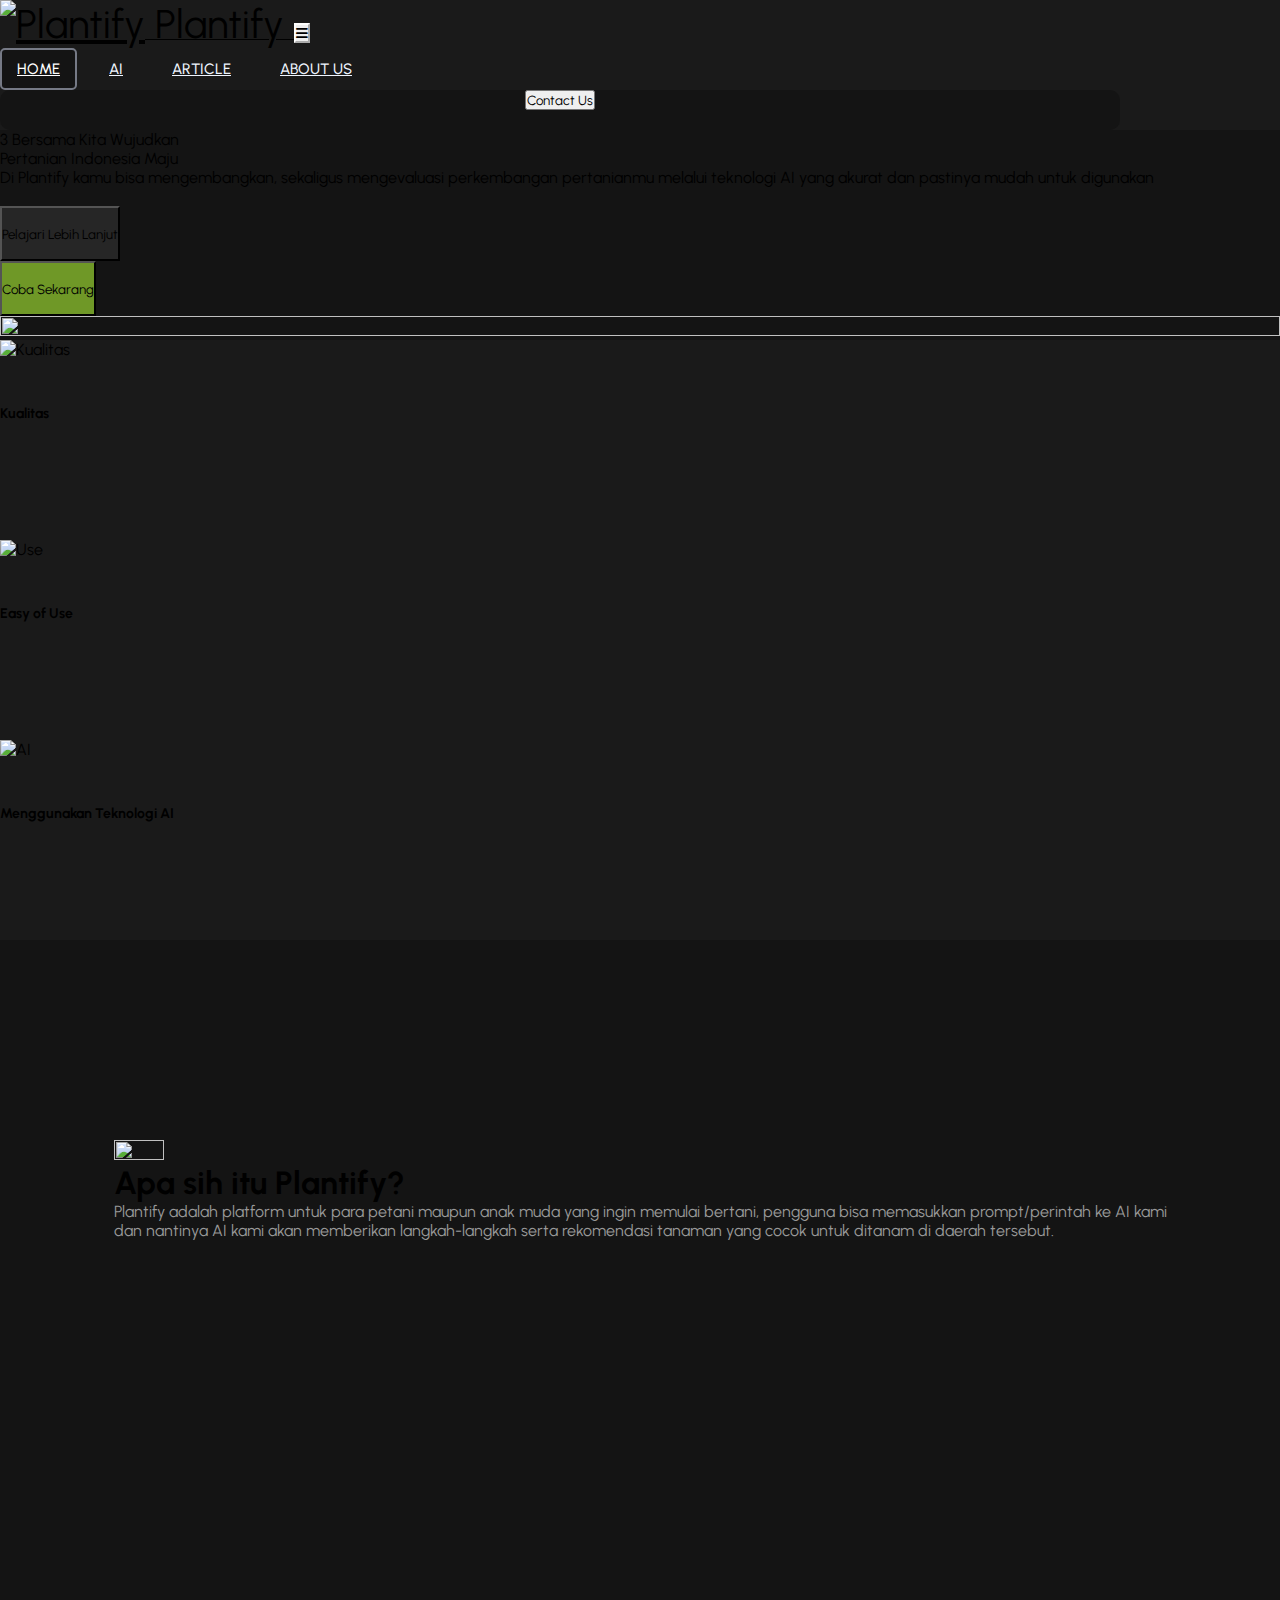
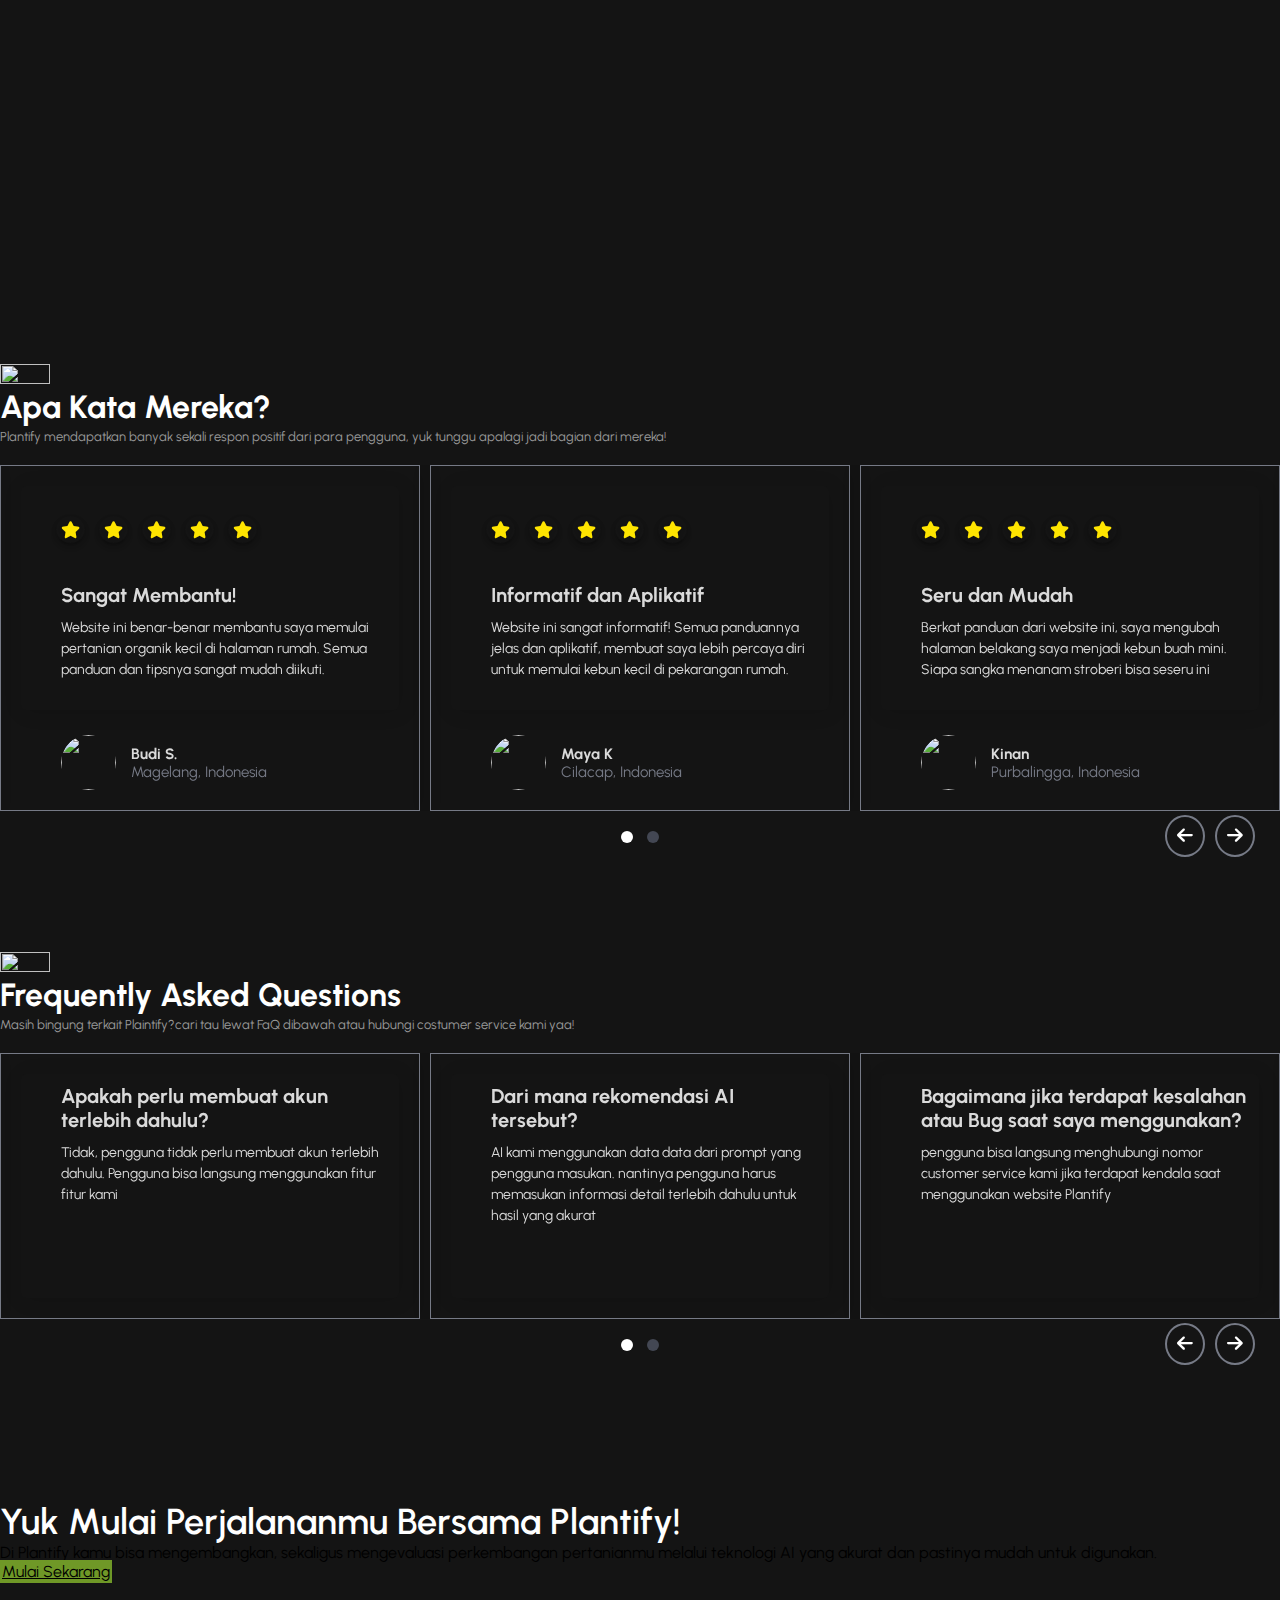
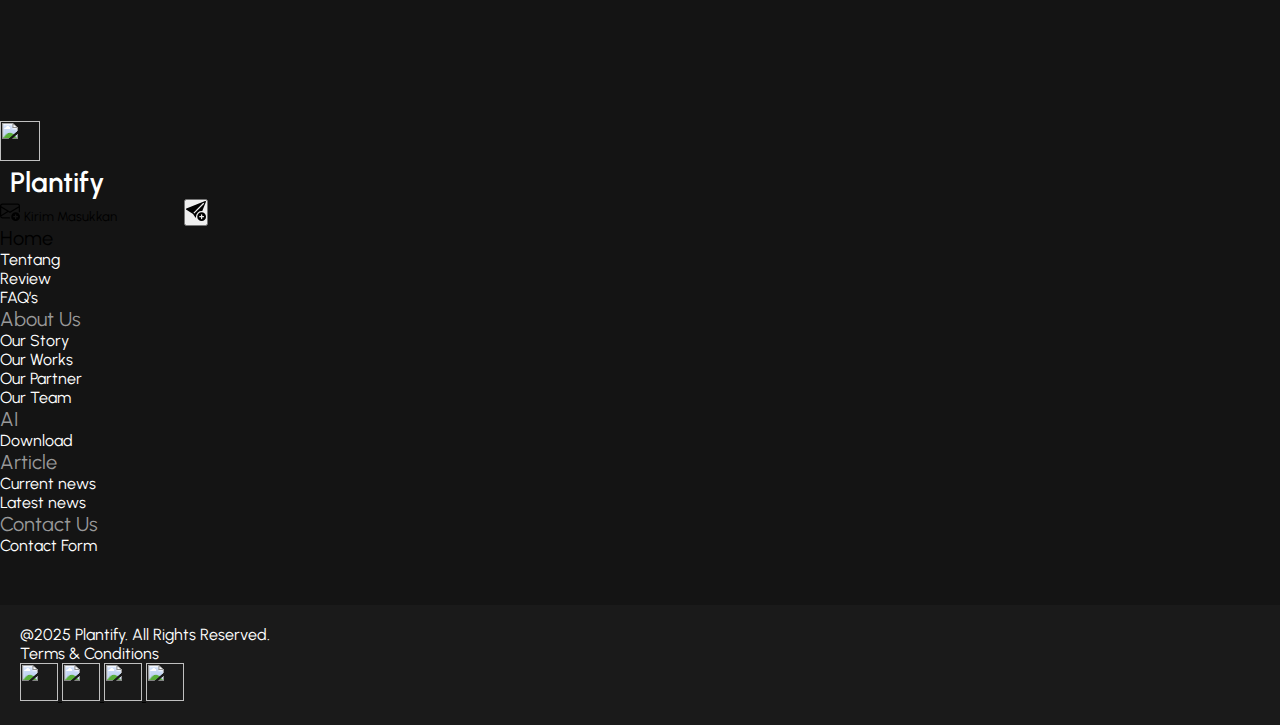
==== commit 196501b3: "Merge branch 'main' of https://github.com/Adhim-IT/website-Klantif" ====
--- a/index.html
+++ b/index.html
@@ -2,7 +2,7 @@
 <html lang="en">
   <head>
     <meta charset="utf-8" />
-    <title>Plantify - Home Pages</title>
+    <title>Plantify </title>
     <meta content="width=device-width, initial-scale=1.0" name="viewport" />
     <meta content="" name="keywords" />
     <meta content="" name="description" />
@@ -77,7 +77,7 @@
         <div class="navbar-nav ms-auto">
           <div class="navbar-nav p-4 p-lg-0 text-center text">
             <a href="index.html" class="nav-item nav-link active">Home</a>
-            <a href="ai.html" class="nav-item nav-link">AI</a>
+            <a href="ai-detail.html" class="nav-item nav-link">AI</a>
             <a href="artikel.html" class="nav-item nav-link">Article</a>
             <a href="aboutus.html" class="nav-item nav-link">About Us</a>
           </div>
@@ -102,7 +102,7 @@
     <div class="container-fluid header p-0" style="background-color: #141414">
         <div class="row g-0 align-items-center flex-column-reverse flex-lg-row">
           <div class="col-lg-6 p-5 wow fadeIn text-center text-lg-start" data-wow-delay="0.1s">
-            <span class="display-5 text-white mb-2 ms-lg-5">
+            <span class="display-5 text-white mb-2 ms-lg-5">3
                 Bersama Kita Wujudkan
                 <br>
                 <span class="display-5 text-white mb-2 ms-lg-5 mb-lg-5">Pertanian Indonesia Maju</span>
@@ -366,7 +366,7 @@
      <section>
         <div class="main-saran">
           <div class="content container h-100">
-            <div class="text-saran">
+            <div class="text-saran mb-4">
               <img
                 src="assets/img/Abstract Design.png"
                 alt=""
@@ -380,10 +380,10 @@
               
               <!-- Move crd1 directly below text-about -->
             </div>
-            <div class="rating ">
+            <div class="rating">
               <div class="owl-carousel owl-theme testimonials-container">
                 <!-- Item1 Starts -->
-                  <div class="item testimonial-card">
+                  <div class="item testimonial-card service-item">
                     <main class="test-card-body">
                       <div class="ratings">
                         <i class="fa-solid fa-star"></i>
@@ -411,7 +411,7 @@
                   <!-- Item1 Ends -->
             
                   <!-- Item2 Starts -->
-                  <div class="item testimonial-card">
+                  <div class="item testimonial-card service-item">
                     <main class="test-card-body">
                       <div class="ratings">
                         <i class="fa-solid fa-star"></i>
@@ -439,7 +439,7 @@
                   <!-- Item2 Ends -->
             
                   <!-- Item3 Starts -->
-                  <div class="item testimonial-card">
+                  <div class="item testimonial-card service-item">
                     <main class="test-card-body">
                       <div class="ratings">
                         <i class="fa-solid fa-star"></i>
@@ -466,7 +466,7 @@
                   </div>
                   <!-- Item3 Ends -->
                    <!-- item 4 start -->
-                   <div class="item testimonial-card">
+                   <div class="item testimonial-card service-item">
                     <main class="test-card-body">
                       <div class="ratings">
                         <i class="fa-solid fa-star"></i>
@@ -518,7 +518,7 @@
             <div class="rating">
               <div class="owl-carousel owl-theme testimonials-container">
                 <!-- Item1 Starts -->
-                  <div class="item testimonial-card">
+                  <div class="item testimonial-card service-item">
                     <main class="test-card-body">
                      
                       <div class="quote">
@@ -533,7 +533,7 @@
                   <!-- Item1 Ends -->
             
                   <!-- Item2 Starts -->
-                  <div class="item testimonial-card">
+                  <div class="item testimonial-card service-item">
                     <main class="test-card-body">
                      
                       <div class="quote">
@@ -548,7 +548,7 @@
                   <!-- Item2 Ends -->
             
                   <!-- Item3 Starts -->
-                  <div class="item testimonial-card">
+                  <div class="item testimonial-card service-item">
                     <main class="test-card-body">
                      
                       <div class="quote">
@@ -560,7 +560,7 @@
                     
                   </div>
                   <!-- Item3 Ends -->
-                  <div class="item testimonial-card">
+                  <div class="item testimonial-card service-item">
                     <main class="test-card-body">
                      
                       <div class="quote">
@@ -623,7 +623,7 @@
                                       aria-describedby="basic-addon1">
                                   <button class="btn">
                                       <svg xmlns="http://www.w3.org/2000/svg" width="20" height="20"
-                                          fill="currentColor" class="bi bi-send-plus-fill" viewBox="0 0 16 16">
+                                          fill="currentColor" class="bi bi-send-plus-fill text-white" viewBox="0 0 16 16">
                                           <path
                                               d="M15.964.686a.5.5 0 0 0-.65-.65L.767 5.855H.766l-.452.18a.5.5 0 0 0-.082.887l.41.26.001.002 4.995 3.178 1.59 2.498C8 14 8 13 8 12.5a4.5 4.5 0 0 1 5.026-4.47zm-1.833 1.89L6.637 10.07l-.215-.338a.5.5 0 0 0-.154-.154l-.338-.215 7.494-7.494 1.178-.471z" />
                                           <path
--- a/assets/css/style.css
+++ b/assets/css/style.css
@@ -47,16 +47,19 @@
 
 
 /*** Navbar ***/
-
+.navbar .navbar-nav {
+  display: flex;
+  gap: 15px; 
+}
 .navbar .navbar-nav .nav-link {
-  margin-right: 30px;
-  padding: 25px 0;
+  padding: 10px 15px; 
   color: #ffffff;
   font-size: 15px;
   font-weight: 500;
   text-transform: uppercase;
-  outline: none;
   transition: background-color 0.3s, color 0.3s;
+  border-radius: 5px;
+  border: 2px solid transparent; 
 }
 .nav-item {
   white-space: nowrap;
@@ -66,15 +69,8 @@
 .navbar .navbar-nav .nav-link.active {
   background-color: #141414;
   color: white;
-  border-radius: 5px;
-  margin-top: 1rem;
-  height: 0px;
-  width: 5rem;
-  margin-top: 10px;
-  align-items: center;
-  justify-content: center;
-  display: flex;
-  transition: all;
+  transition: background-color 0.3s, color 0.3s;
+  border: 2px solid var(--text-clr);
 }
 
 .contact-button {
@@ -102,6 +98,7 @@
 .navbar .navbar-nav .nav-link {
   color: var(--light);
   font-weight: 500;
+  margin-right: 0;
 }
 
 .navbar.sticky-top {
@@ -293,6 +290,7 @@
   height: 14rem;
   border-radius: 5px;
 }
+
 
 @media (max-width: 768px) {
   .testimonial-card .test-card-body {
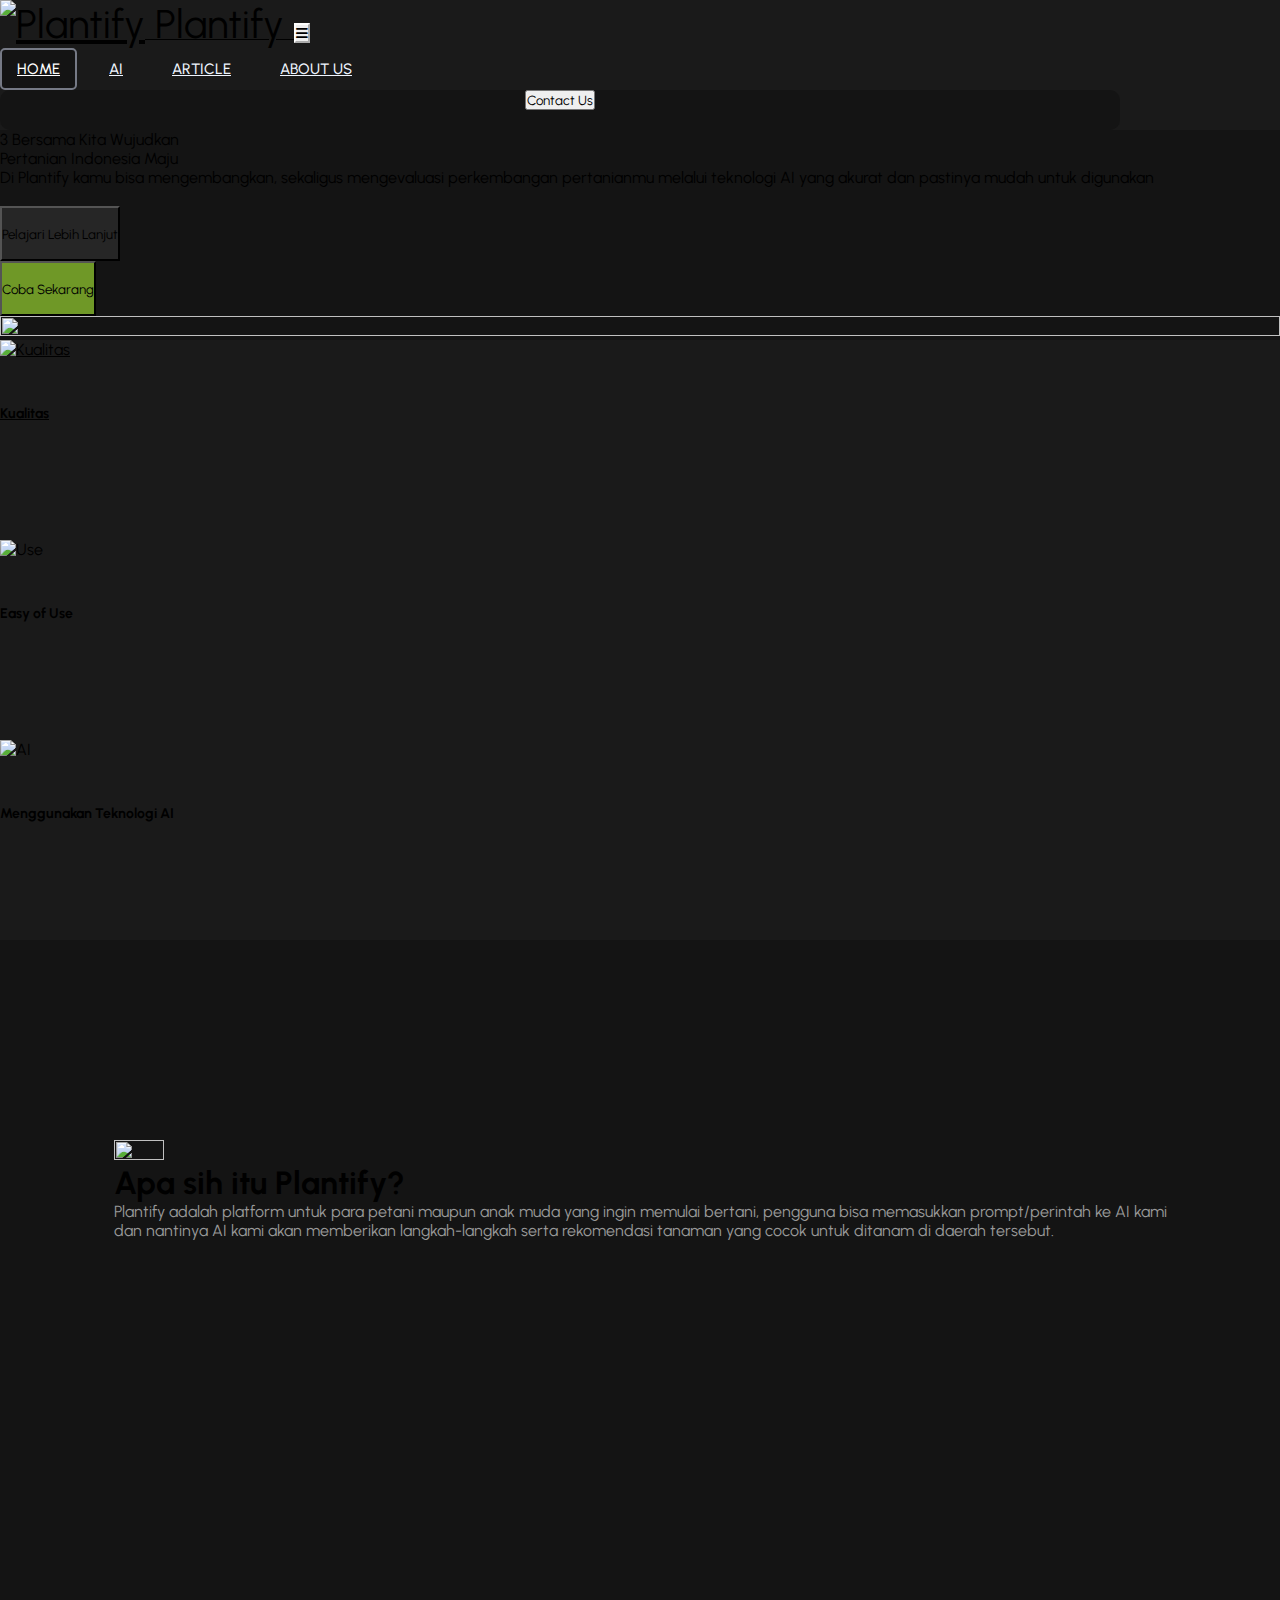
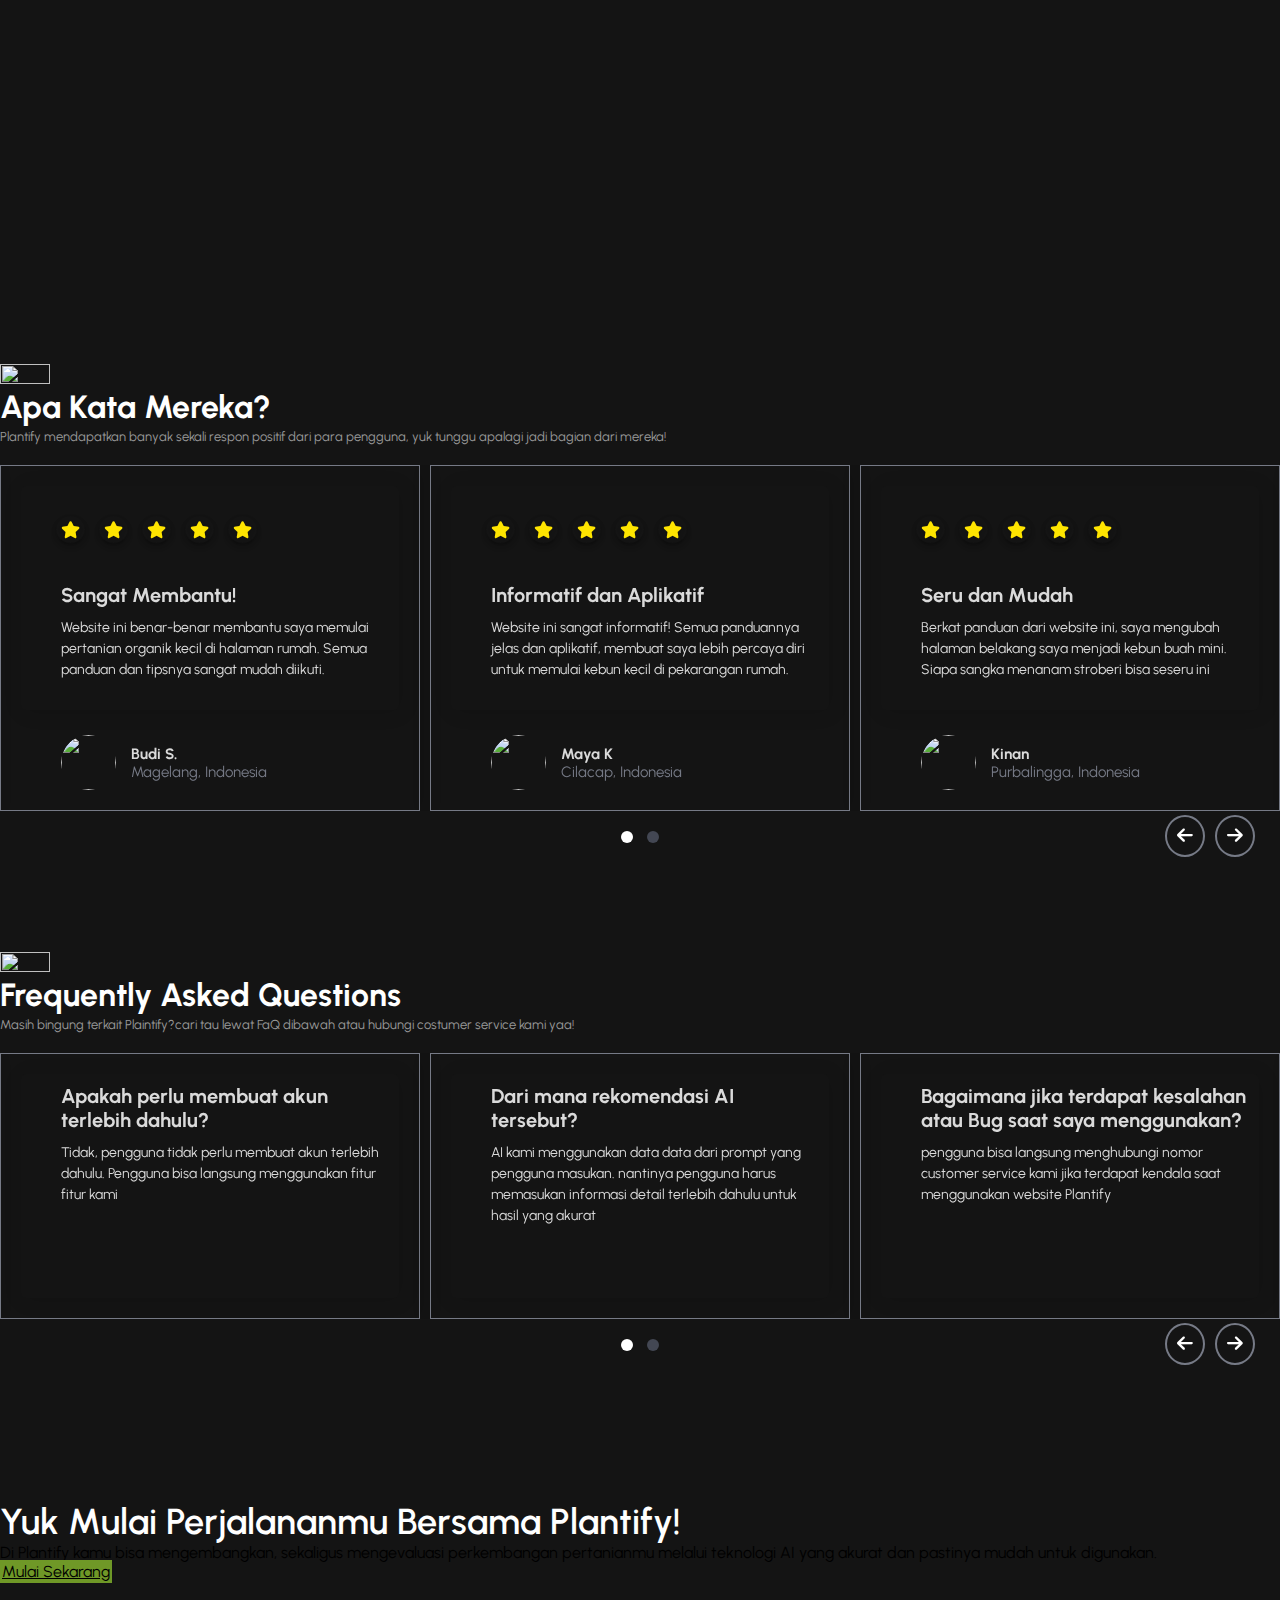
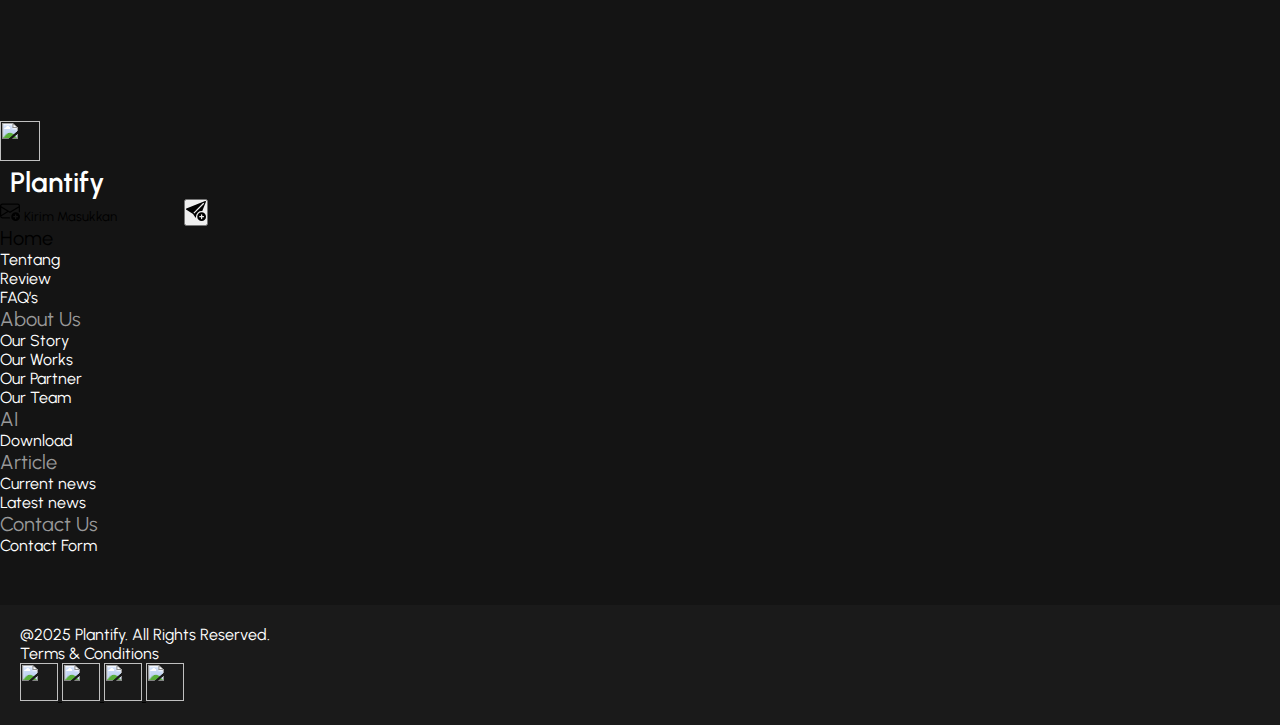
==== commit cd55472f: "done-4-page" ====
--- a/index.html
+++ b/index.html
@@ -56,8 +56,8 @@
         href="index.html"
         class="navbar-brand d-flex align-items-center px-4 px-lg-5 ms-lg-5"
       >
-        <span class="icon" style="font-size: 40px;">
-            <img src="assets/img/icon.png" alt="Plantify" width="40" height="40" />
+        <span class="icon">
+            <img src="assets/img/icon.png" alt="Plantify" />
           <span class="text-white">Plantify
           </span>
       </a>
@@ -138,7 +138,7 @@
             </div>
         </div>
         
-          <div class="col-lg-6 wow fadeIn" data-wow-delay="0.5s">
+          <div class="img1 col-lg-6 wow fadeIn" data-wow-delay="0.5s">
             <div class="owl-carousel header-carousel">
               <div class="owl-carousel-item position-relative">
                 <img class="img-fluid" src="assets/img/container2.png" alt="" width="10%" height="10%" />
@@ -146,17 +146,27 @@
               </div>
             </div>
           </div>
+          <div class="img2 col-lg-6 wow fadeIn" data-wow-delay="0.5s">
+            <div class="owl-carousel header-carousel">
+              <div class="owl-carousel-item position-relative">
+                <img class="img-fluid" src="assets/img/Container.png" alt="" width="10%" height="10%" style="margin-top: 3rem;" />
+                <div class="owl-carousel-text"></div>
+              </div>
+            </div>
+          </div>
         </div>
         <div class="py-1">
             <div class="container-fluid p-5">
                 <div class="row g-4">
                     <div class="col-lg-3 col-md-6 wow fadeInUp text-center" data-wow-delay="0.1s">
+                      <a href="">
                         <div class="service-item rounded p-5 d-flex flex-column align-items-center justify-content-center" style="background-color: #1A1A1A; height: 200px;">
-                            <div class="d-inline-flex align-items-center justify-content-center rounded-circle mb-4" style="width: 100px; height: 65px;">
-                                <img src="assets/img/icon-kualitas.png" alt="Kualitas" style="width: 55px;">
-                            </div>
-                            <h5 class="mb-3 text-white" style="font-size: 14px;">Kualitas</h5>
-                        </div>
+                          <div class="d-inline-flex align-items-center justify-content-center rounded-circle mb-4" style="width: 100px; height: 65px;">
+                              <img src="assets/img/icon-kualitas.png" alt="Kualitas" style="width: 55px;">
+                          </div>
+                          <h5 class="mb-3 text-white" style="font-size: 14px;">Kualitas</h5>
+                      </div>
+                      </a>
                     </div>
                     <div class="col-lg-3 col-md-6 wow fadeInUp text-center" data-wow-delay="0.3s">
                         <div class="service-item rounded p-5 d-flex flex-column align-items-center justify-content-center" style="background-color: #1A1A1A; height: 200px;">
--- a/assets/css/style.css
+++ b/assets/css/style.css
@@ -94,6 +94,13 @@
 .navbar a.btn {
   height: 75px;
 }
+.icon {
+  font-size: 40px;
+}
+.icon img{
+  width: 40px;
+  height: 40px;
+}
 
 .navbar .navbar-nav .nav-link {
   color: var(--light);
@@ -139,12 +146,17 @@
     border-top: 1px solid #eeeeee;
   }
   .icon {
+    font-size: 30px;
+  }
+  .icon img{
+    width: 30px;
+    height: 30px;
+  }
+  .contact-button {
     margin-right: auto;
-  }
-  .contact-button {
-    margin-right: 0;
-    margin-left: 0;
-    justify-content: center;
+    margin-left: auto;
+    width: 40%;
+    margin-bottom: 10px;
   }
 }
 
@@ -154,7 +166,9 @@
     height: 55px;
     background-color: #262626;
 }
-
+.img2 {
+  display: none;
+}
 .header .btn1:hover {
   background-color: var(--green-matcha);
   color: white;
@@ -171,6 +185,7 @@
   border-color: #6c757d;
   transition: all 0.3s ease;
 }
+
 
 
 
@@ -182,6 +197,12 @@
   
   .image-container {
     flex-wrap: wrap;
+  }
+  .img2{
+    display: block;
+  }
+  .img1{
+    display: none;
   }
 
   .image-container a {
@@ -475,7 +496,20 @@
   border: 1px solid var(--dark-grey);
   height: max-content !important;
 }
-
+@media (max-width: 991.98px) {
+  footer .content-footer .container .row div:first-child .logo-plantify h1 {
+    font-size: 20px;
+    padding-left: 10px !important;
+    color: white;
+    font-weight: 600;
+  }
+  footer .content-footer .container .row div:first-child .logo-plantify img {
+    width: 40px;
+    height: 30px;
+    padding-left: 10px;
+    
+  }
+}
 footer
   .content-footer
   .container
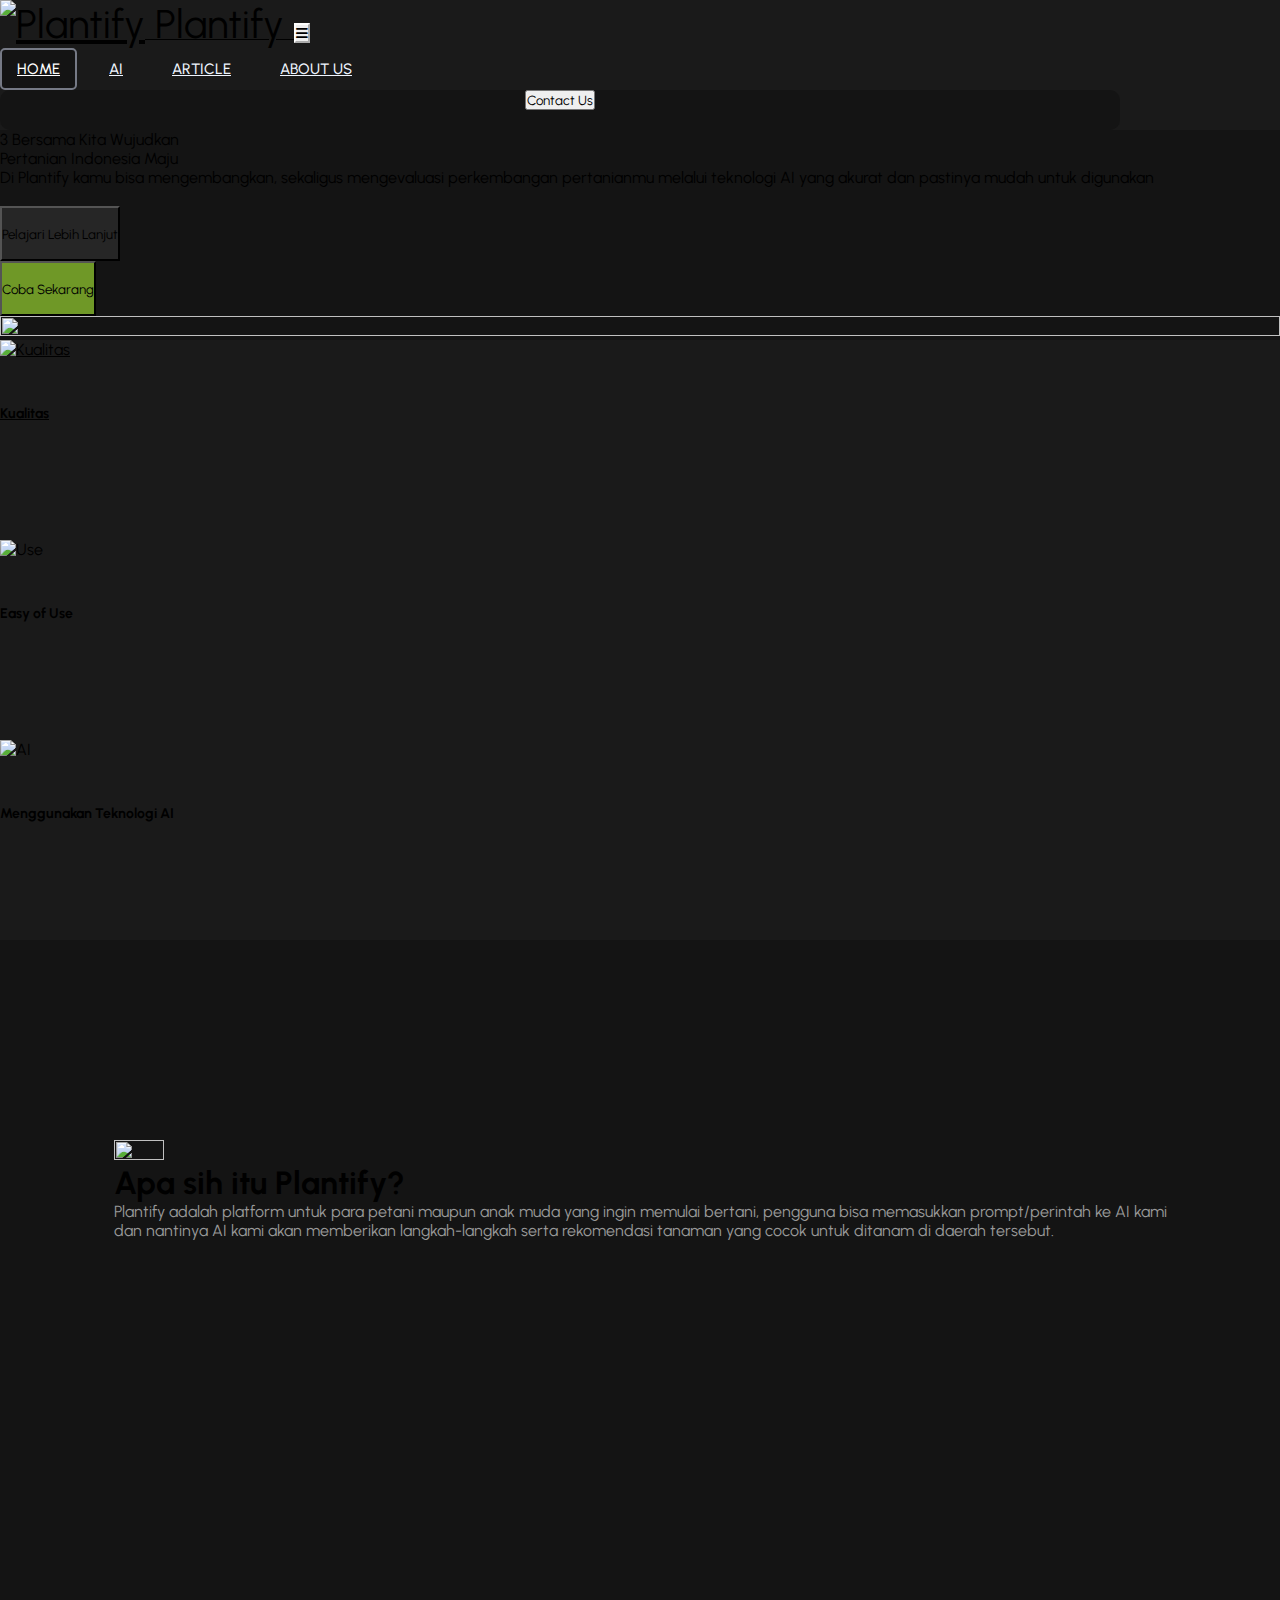
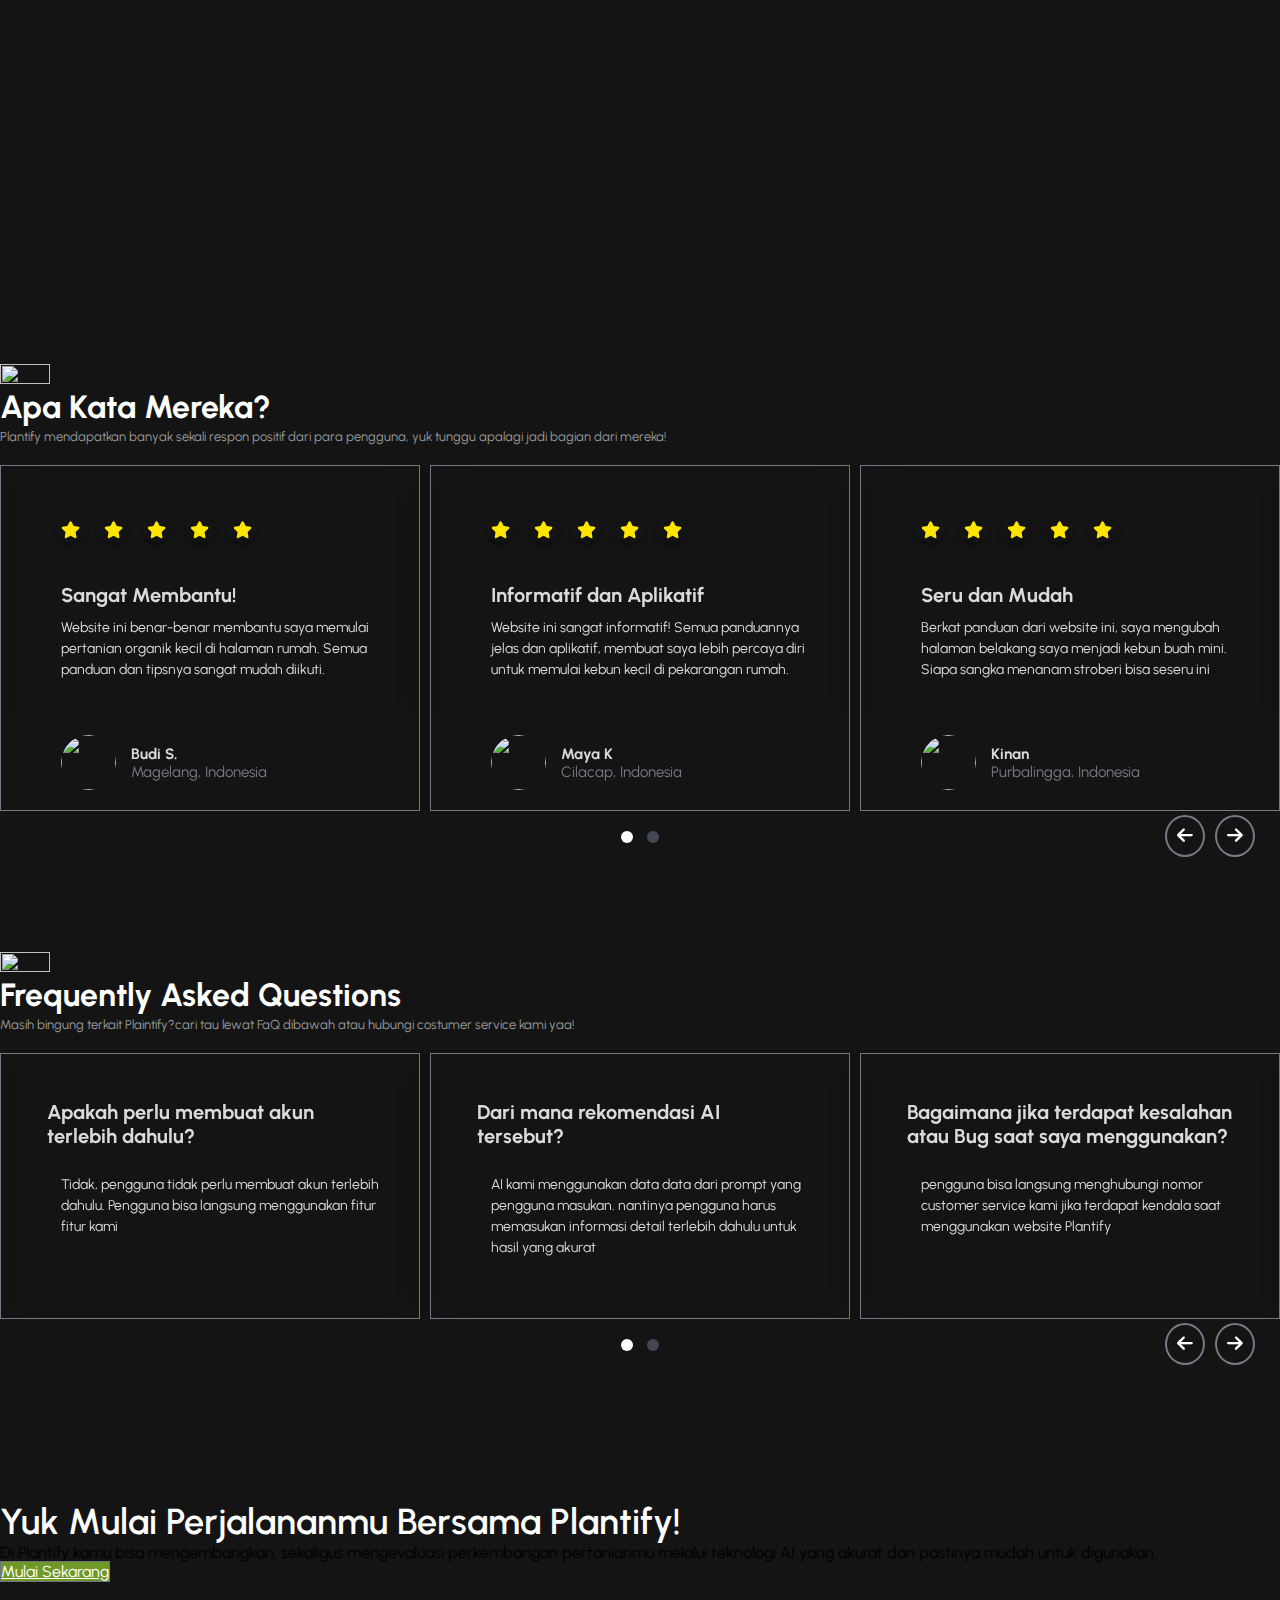
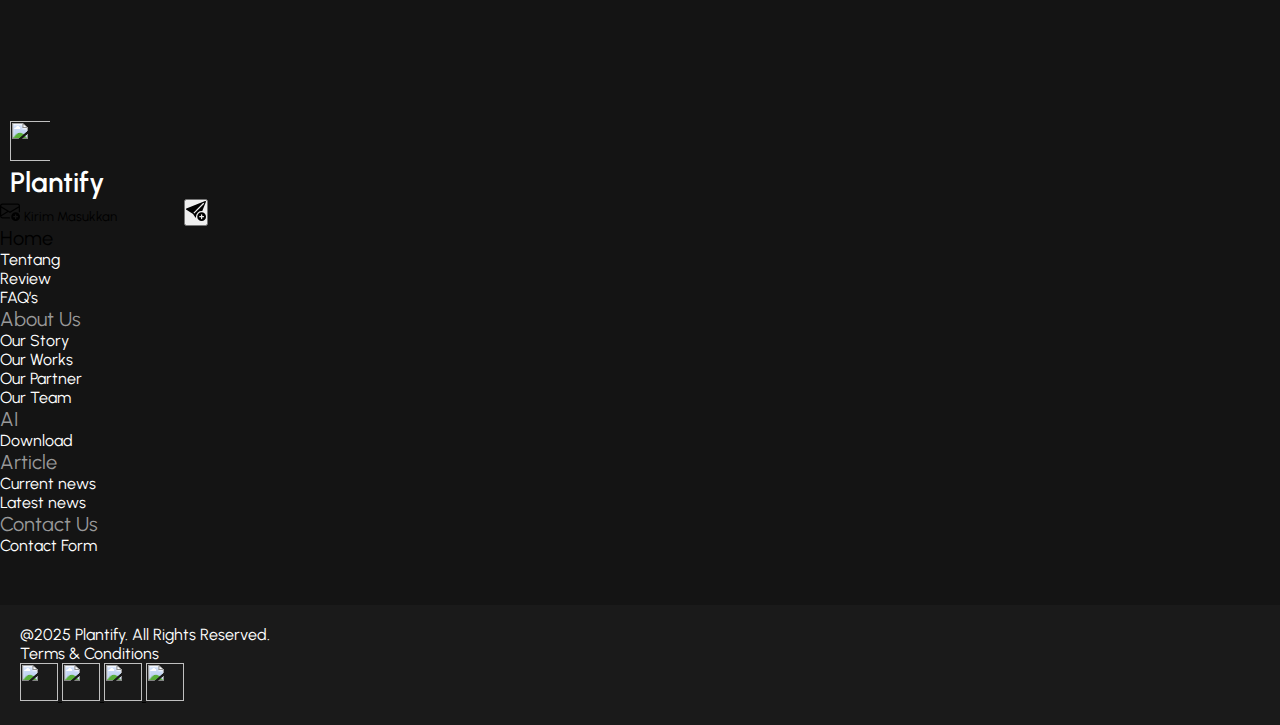
==== commit b152796d: "DONEEEE" ====
--- a/index.html
+++ b/index.html
@@ -58,7 +58,7 @@
       >
         <span class="icon">
             <img src="assets/img/icon.png" alt="Plantify" />
-          <span class="text-white">Plantify
+          <span class="text-white fs-4">Plantify
           </span>
       </a>
       <button
@@ -77,7 +77,7 @@
         <div class="navbar-nav ms-auto">
           <div class="navbar-nav p-4 p-lg-0 text-center text">
             <a href="index.html" class="nav-item nav-link active">Home</a>
-            <a href="ai-detail.html" class="nav-item nav-link">AI</a>
+            <a href="ai.html" class="nav-item nav-link">AI</a>
             <a href="artikel.html" class="nav-item nav-link">Article</a>
             <a href="aboutus.html" class="nav-item nav-link">About Us</a>
           </div>
@@ -347,7 +347,7 @@
             >
               <div class="card-body p-4">
                 <!-- Flex container for image and text -->
-                <div class="d-flex justify-content-between align-items-center mb-4">
+                <div class="d-block d-sm-flex justify-content-between align-items-center mb-4">
                   <p class="mb-0 fw-bold" style="font-size: 20px; flex-grow: 1">
                     Udah Tau Kan Kenapa Harus Plantify? <br />Yuk Coba Sekarang!
                   </p>
@@ -402,7 +402,7 @@
                         <i class="fa-solid fa-star"></i>
                         <i class="fa-solid fa-star"></i>
                       </div>
-                      <div class="quote">
+                      <div class="quote1" id="quote">
                         <h4 class="fw-bold">Sangat Membantu!</h4>
                       </div>
                       <p>Website ini benar-benar membantu saya memulai pertanian organik kecil di halaman rumah. Semua panduan dan tipsnya sangat mudah diikuti.</p>
@@ -430,7 +430,7 @@
                         <i class="fa-solid fa-star"></i>
                         <i class="fa-solid fa-star"></i>
                       </div>
-                      <div class="quote">
+                      <div class="quote1">
                         <h4 class="fw-bold">Informatif dan Aplikatif</h4>
                       </div>
                       <p>Website ini sangat informatif! Semua panduannya jelas dan aplikatif, membuat saya lebih percaya diri untuk memulai kebun kecil di pekarangan rumah. </p>
@@ -458,7 +458,7 @@
                         <i class="fa-solid fa-star"></i>
                         <i class="fa-solid fa-star"></i>
                       </div>
-                      <div class="quote">
+                      <div class="quote1">
                         <h4 class="fw-bold">Seru dan Mudah</h4>
                       </div>
                       <p>Berkat panduan dari website ini, saya  mengubah halaman belakang saya menjadi kebun buah mini. Siapa sangka menanam stroberi bisa seseru ini</p>
@@ -485,7 +485,7 @@
                         <i class="fa-solid fa-star"></i>
                         <i class="fa-solid fa-star"></i>
                       </div>
-                      <div class="quote">
+                      <div class="quote1">
                         <h4 class="fw-bold">Seru dan Mudah</h4>
                       </div>
                       <p>Berkat panduan dari website ini, saya  mengubah halaman belakang saya menjadi kebun buah mini. Siapa sangka menanam stroberi bisa seseru ini</p>
@@ -601,7 +601,7 @@
                             melalui teknologi AI yang akurat dan pastinya mudah untuk digunakan.</p>
                     </div>
                     <div class="col-12 col-lg-3 d-lg-flex justify-content-lg-end align-items-lg-center mt-4 mt-lg-0">
-                        <a href="#" class="btn btn-primary px-4 pt-2 pb-2">Mulai Sekarang</a>
+                        <a href="#" class="btn  px-4 pt-2 pb-2">Mulai Sekarang</a>
                     </div>
                 </div>
             </div>
@@ -614,7 +614,7 @@
               <div class="row">
                   <div class="col-8 col-lg-4">
                       <div class="logo-plantify d-flex  align-items-center">
-                          <img src="assets/img/logo-plantify.png" alt="" style="width: 40px; height: 40px;">
+                          <img src="assets/img/logo-plantify.png" alt="">
                           <h1 class="m-0 p-0">Plantify</h1>
                       </div>
                       <div class="send-feedback mt-4 pt-2 pb-2">
--- a/assets/css/style.css
+++ b/assets/css/style.css
@@ -44,22 +44,24 @@
 body {
   background-color: #141414;
 }
-
+.btn:focus {
+  box-shadow: none;
+}
 
 /*** Navbar ***/
 .navbar .navbar-nav {
   display: flex;
-  gap: 15px; 
+  gap: 15px;
 }
 .navbar .navbar-nav .nav-link {
-  padding: 10px 15px; 
+  padding: 10px 15px;
   color: #ffffff;
   font-size: 15px;
   font-weight: 500;
   text-transform: uppercase;
   transition: background-color 0.3s, color 0.3s;
   border-radius: 5px;
-  border: 2px solid transparent; 
+  border: 2px solid transparent;
 }
 .nav-item {
   white-space: nowrap;
@@ -85,7 +87,7 @@
 .contact-button:hover {
   background-color: var(--green-matcha);
   color: white;
-  
+
   border-color: #6c757d;
   transition: all 0.3s ease;
 }
@@ -97,7 +99,7 @@
 .icon {
   font-size: 40px;
 }
-.icon img{
+.icon img {
   width: 40px;
   height: 40px;
 }
@@ -136,11 +138,12 @@
   }
   .navbar .navbar-nav .nav-link:hover,
   .navbar .navbar-nav .nav-link.active {
-    width: 100%;
+    width: 50%;
     background-color: #141414;
     color: white;
     border-radius: 5px;
     height: auto;
+    margin: auto;
   }
   .navbar .navbar-nav {
     border-top: 1px solid #eeeeee;
@@ -148,7 +151,7 @@
   .icon {
     font-size: 30px;
   }
-  .icon img{
+  .icon img {
     width: 30px;
     height: 30px;
   }
@@ -163,8 +166,8 @@
 /*** Header ***/
 
 .header .btn1 {
-    height: 55px;
-    background-color: #262626;
+  height: 55px;
+  background-color: #262626;
 }
 .img2 {
   display: none;
@@ -176,37 +179,29 @@
   transition: all 0.3s ease;
 }
 .header .btn2 {
-    height: 55px;
-    background-color: var(--green-matcha);
-}
-.header .btn2:hover{
-  background-color:  #262626;
+  height: 55px;
+  background-color: var(--green-matcha);
+}
+.header .btn2:hover {
+  background-color: #262626;
   color: white;
   border-color: #6c757d;
   transition: all 0.3s ease;
 }
 
-
-
-
-
-
-
-
 @media (max-width: 1200px) {
-  
   .image-container {
     flex-wrap: wrap;
   }
-  .img2{
+  .img2 {
     display: block;
   }
-  .img1{
+  .img1 {
     display: none;
   }
 
   .image-container a {
-    flex: 0 0 48%; 
+    flex: 0 0 48%;
     margin-bottom: 10px;
   }
 }
@@ -217,13 +212,14 @@
   }
 
   .header span {
-    font-size: 20px;
+    font-size: 26px;
     font-weight: 500;
     color: var(--light);
     text-shadow: 0 0 30px rgba(0, 0, 0, 0.1);
   }
   .header p {
-    font-size: 12px;
+    font-size: 17px;
+    margin-top: 20px;
   }
 }
 
@@ -244,12 +240,12 @@
   align-items: center;
 }
 
-.crd1 .btn3{
-    height: 50px;
-    background-color: #141414;
-}
-
-.crd1 .btn3:hover{
+.crd1 .btn3 {
+  height: 50px;
+  background-color: #141414;
+}
+
+.crd1 .btn3:hover {
   background-color: var(--green-matcha);
   color: white;
   border-color: #6c757d;
@@ -257,6 +253,12 @@
 }
 
 @media (max-width: 768px) {
+  .main-about {
+    padding: 32px !important;
+  }
+  .crd1 .btn3 {
+    margin-top: 25px;
+  }
   .content {
     margin-left: 0;
     text-align: center;
@@ -312,11 +314,11 @@
   border-radius: 5px;
 }
 
-
 @media (max-width: 768px) {
   .testimonial-card .test-card-body {
     margin: auto;
   }
+
   .test-card-body .quote h4 {
     margin: 1rem;
     color: var(--heading-clr);
@@ -337,6 +339,28 @@
   color: var(--heading-clr);
   font-size: 20px;
 }
+
+.test-card-body .quote h4 {
+  margin: 1rem;
+  color: var(--heading-clr);
+  font-size: 20px;
+}
+
+.test-card-body .quote1 {
+  display: flex;
+  align-items: center;
+}
+.test-card-body .quote1 i {
+  font-size: 45px;
+  color: var(--heading-clr);
+  margin-right: 20px;
+}
+.test-card-body .quote1 h4 {
+  margin-left: 30px;
+  color: var(--heading-clr);
+  font-size: 20px;
+}
+
 .test-card-body p {
   margin: 10px 0px 15px;
   font-size: 14px;
@@ -414,7 +438,7 @@
 }
 .owl-nav .owl-prev i:hover,
 .owl-nav .owl-next i:hover {
-  background-color: #1A1A1A !important;
+  background-color: #1a1a1a !important;
   color: #e9e9e9cc;
 }
 .owl-dots {
@@ -426,6 +450,16 @@
 }
 .owl-dot.active span {
   background-color: var(--primary-clr) !important;
+}
+
+@media (max-width: 768px) {
+  .testimonial-card .profile {
+    margin-top: 5rem;
+  }
+  .quote1 {
+    text-align: center;
+    justify-content: center;
+  }
 }
 
 /*** Appointment ***/
@@ -468,12 +502,20 @@
   font-size: 36px;
 }
 
-#join-plantify-section .container .row div:last-child a.btn-primary {
+#join-plantify-section .container .row div:last-child a.btn {
   background-color: var(--green-matcha) !important;
-  border: 2px solid var(--green-matcha);
+  border: 1px solid #6c757d;
+  color: white;
+}
+#join-plantify-section .container .row div:last-child a.btn:hover {
+  background-color: #262626 !important;
+  color: white;
 }
 
 @media (max-width: 768px) {
+  #join-plantify-section {
+    padding: 32px !important;
+  }
   #join-plantify-section .container .row div:first-child h1.title {
     font-size: 24px;
   }
@@ -490,13 +532,21 @@
   color: white;
   font-weight: 600;
 }
-
+footer .content-footer .container .row div:first-child .logo-plantify img {
+  width: 50px;
+  height: 40px;
+  padding-left: 10px;
+}
 footer .content-footer .container .row div:first-child .send-feedback {
   background-color: var(--charcoal-black);
   border: 1px solid var(--dark-grey);
   height: max-content !important;
 }
 @media (max-width: 991.98px) {
+  footer .content-footer,
+  footer .copyright {
+    padding: 32px !important;
+  }
   footer .content-footer .container .row div:first-child .logo-plantify h1 {
     font-size: 20px;
     padding-left: 10px !important;
@@ -507,8 +557,32 @@
     width: 40px;
     height: 30px;
     padding-left: 10px;
-    
-  }
+  }
+  footer {
+    padding-top: 80px !important;
+  }
+
+  footer .content-footer,
+  footer .copyright {
+    padding: 32px !important;
+  }
+  footer .content-footer .container .row .col-8 {
+    width: 80%;
+}
+
+footer .copyright .container .row {
+    display: block;
+}
+
+footer .copyright .container .row .col-6 {
+    width: 100%;
+    display: flex;
+    justify-content: center !important;
+}
+
+footer .copyright .container .row .col-6:last-child {
+    margin-top: 1rem;
+}
 }
 footer
   .content-footer
